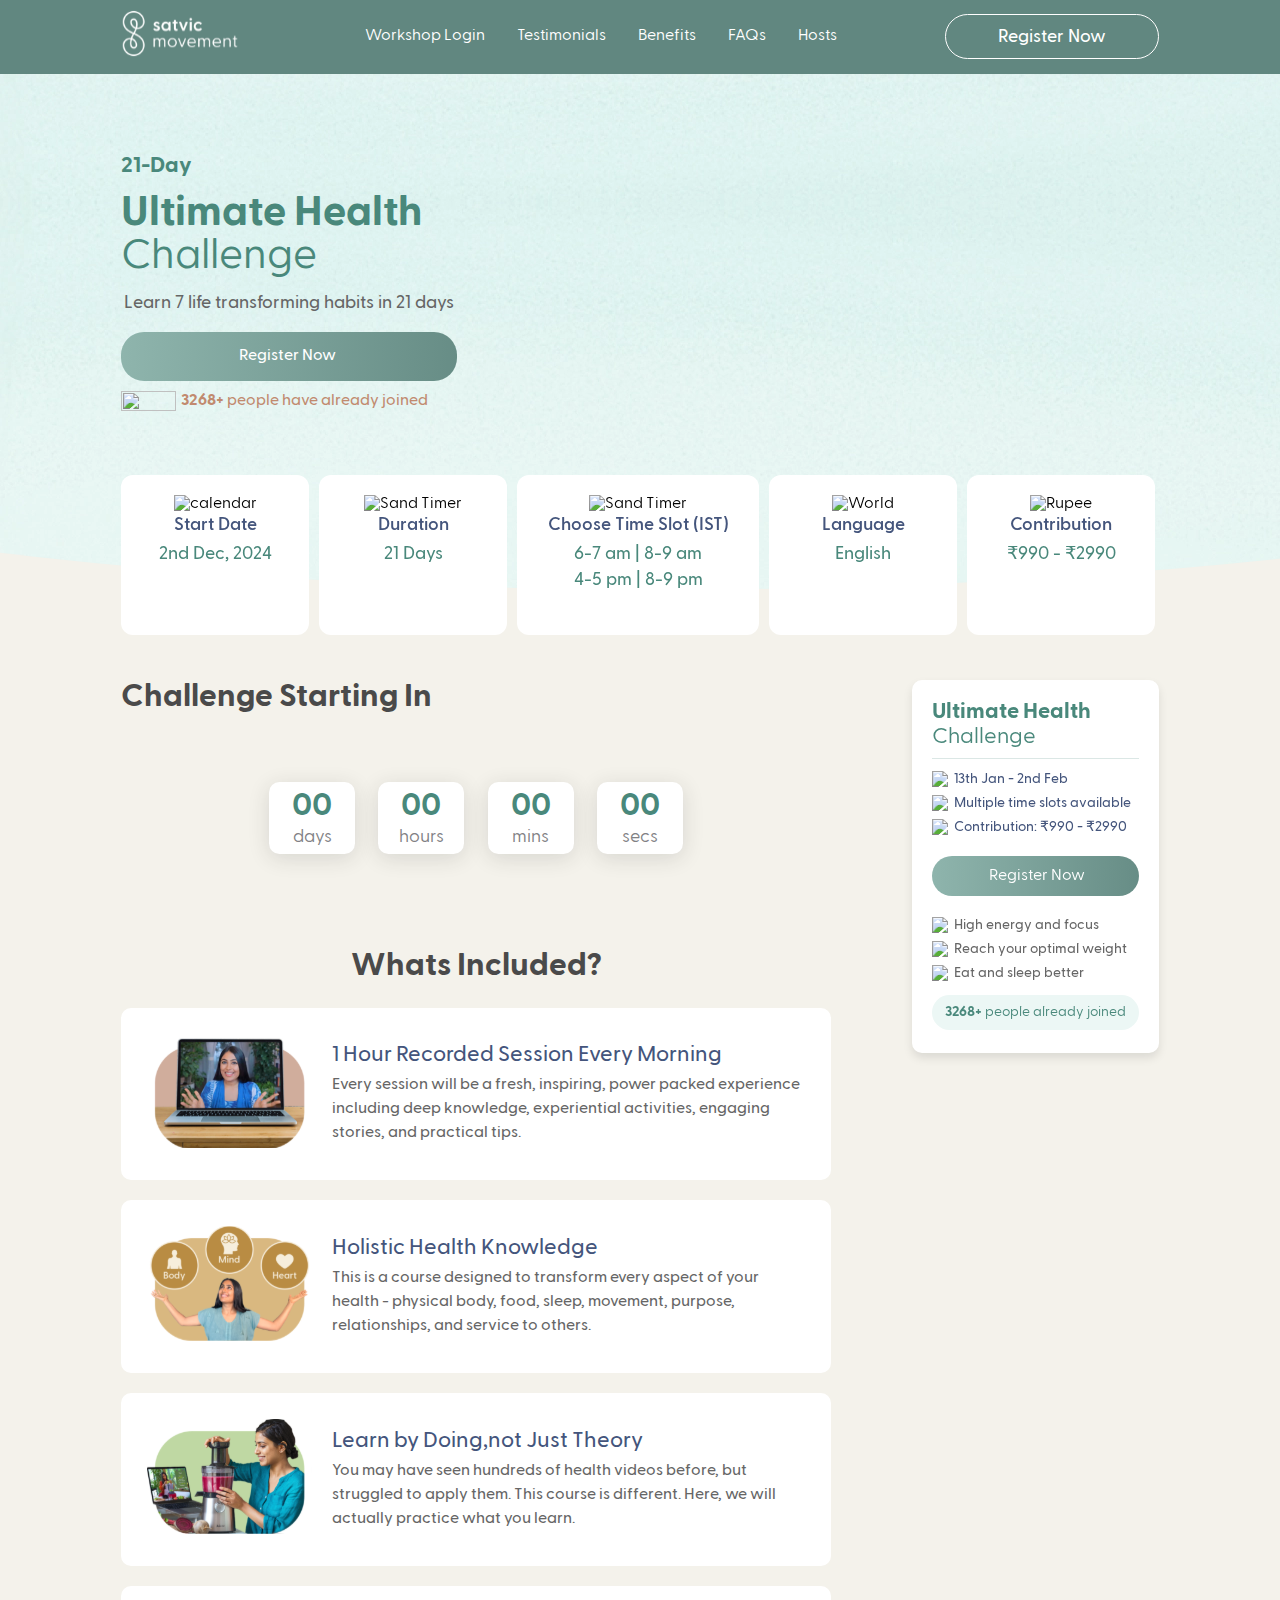
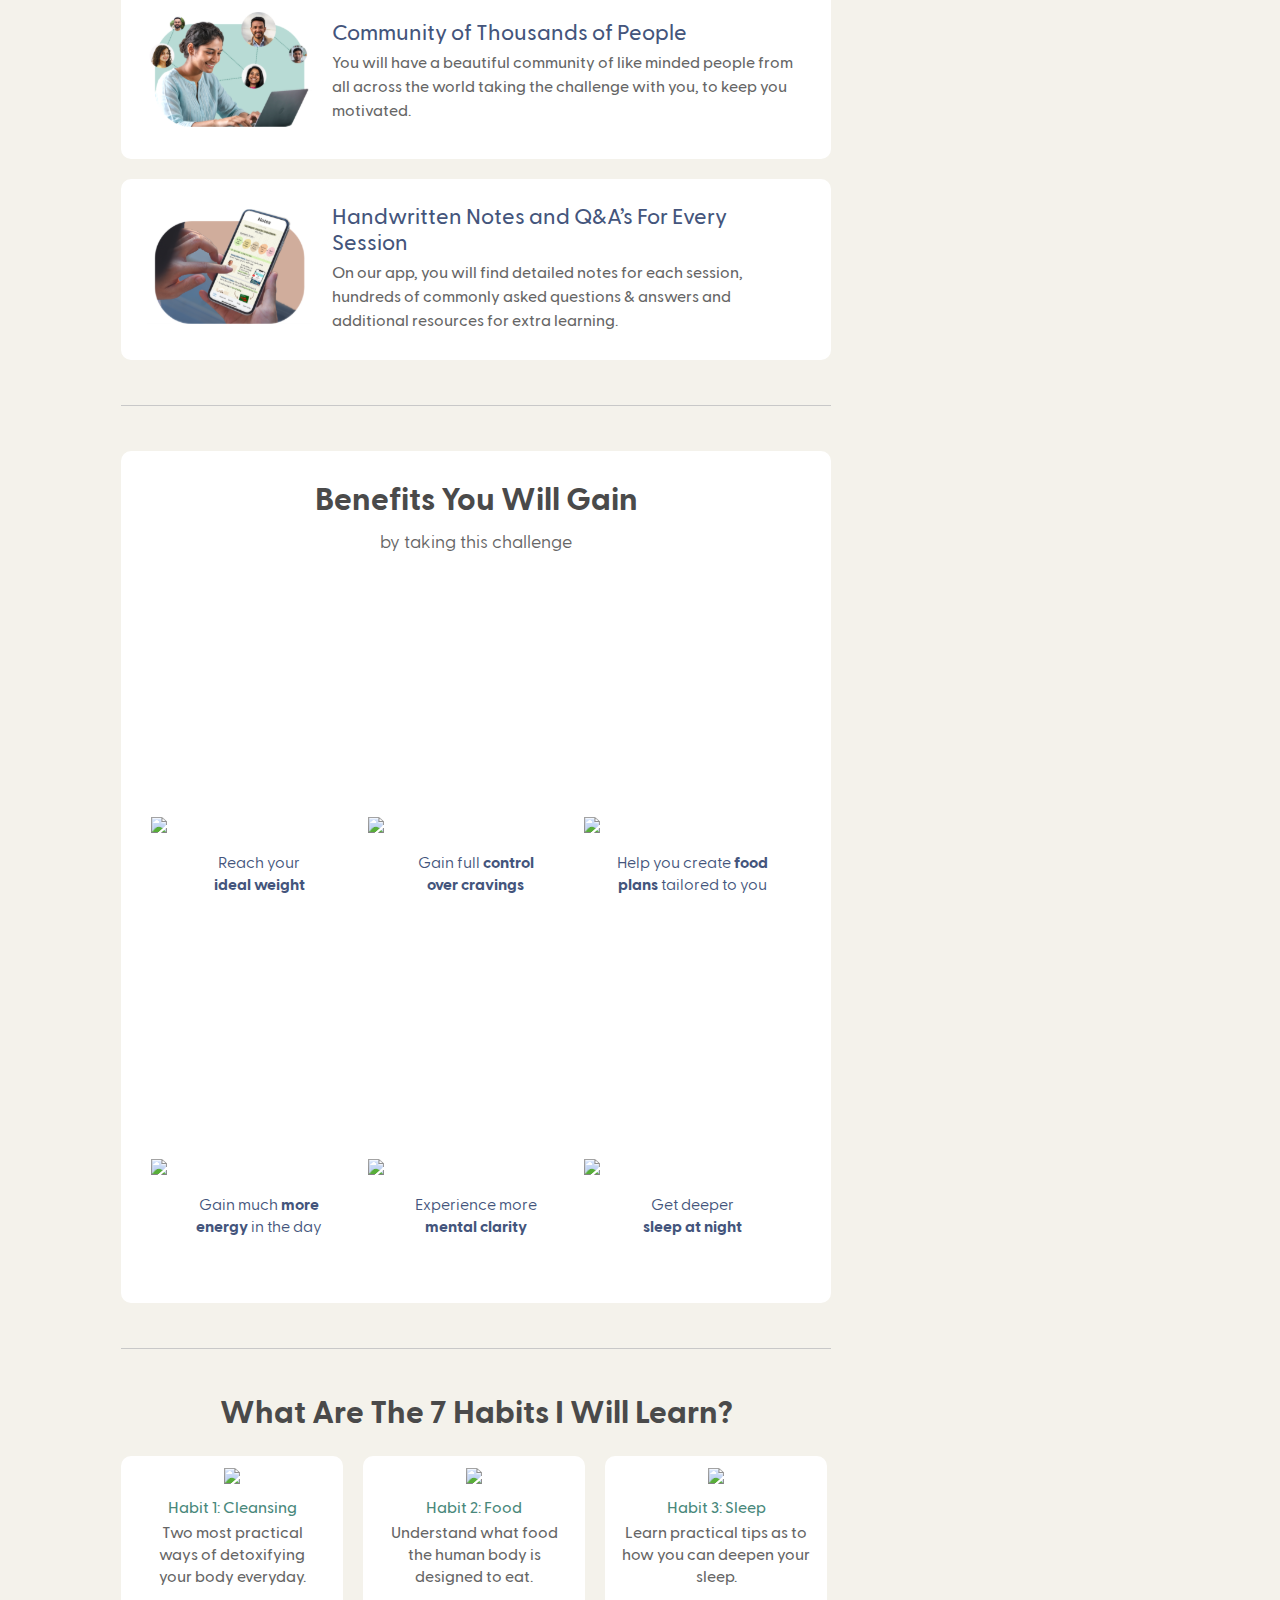
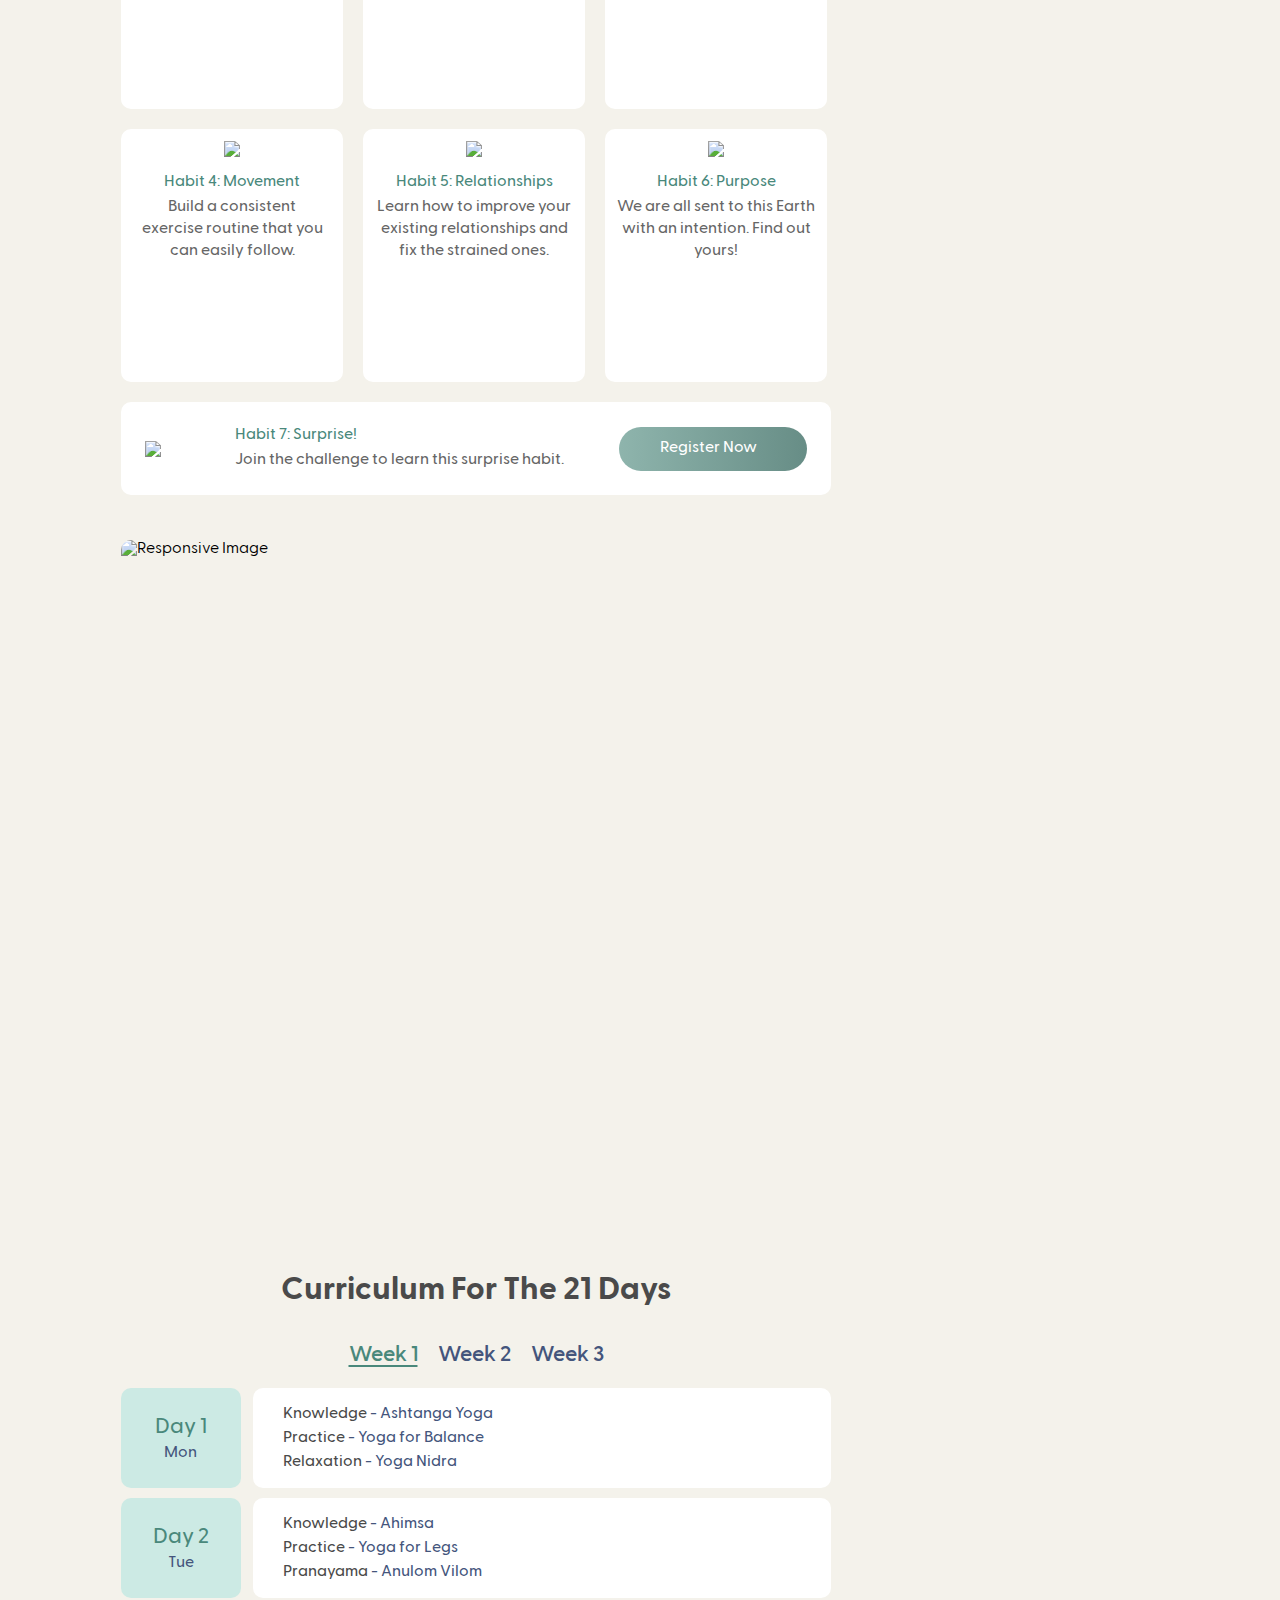
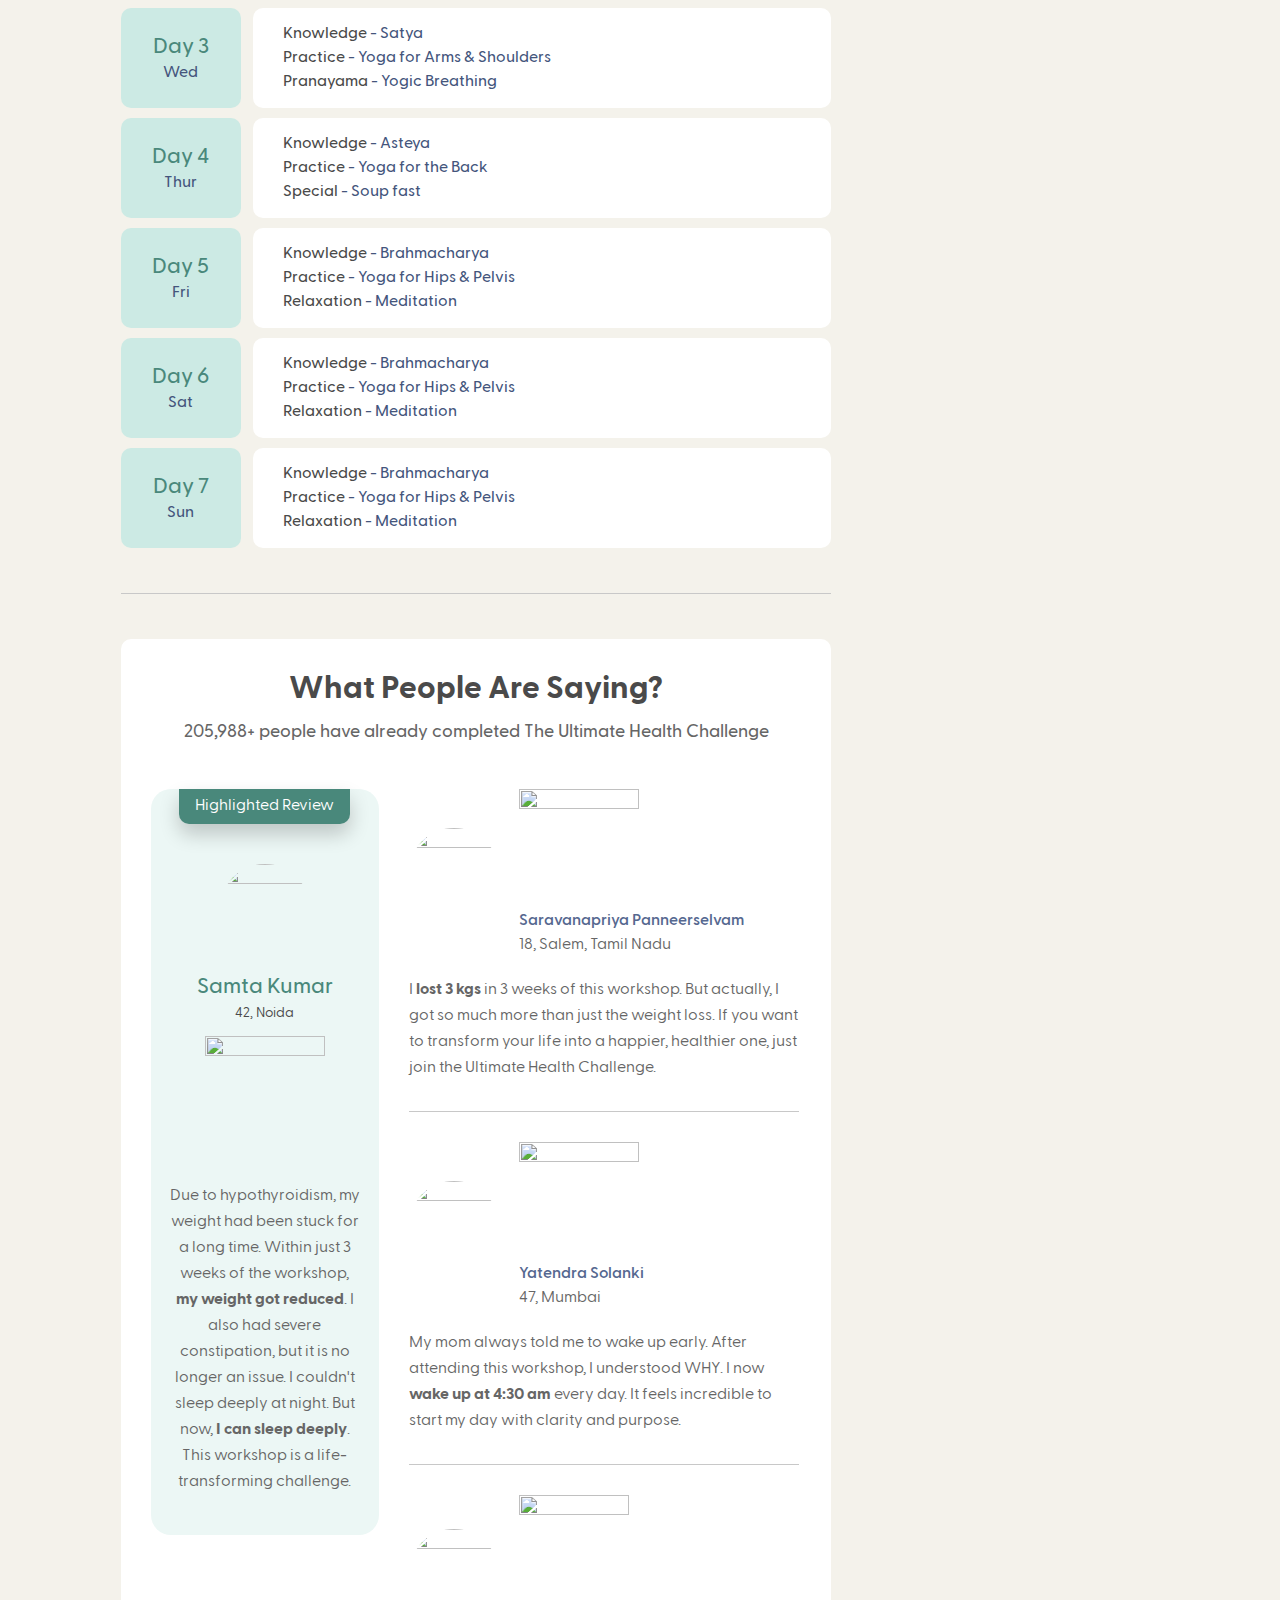
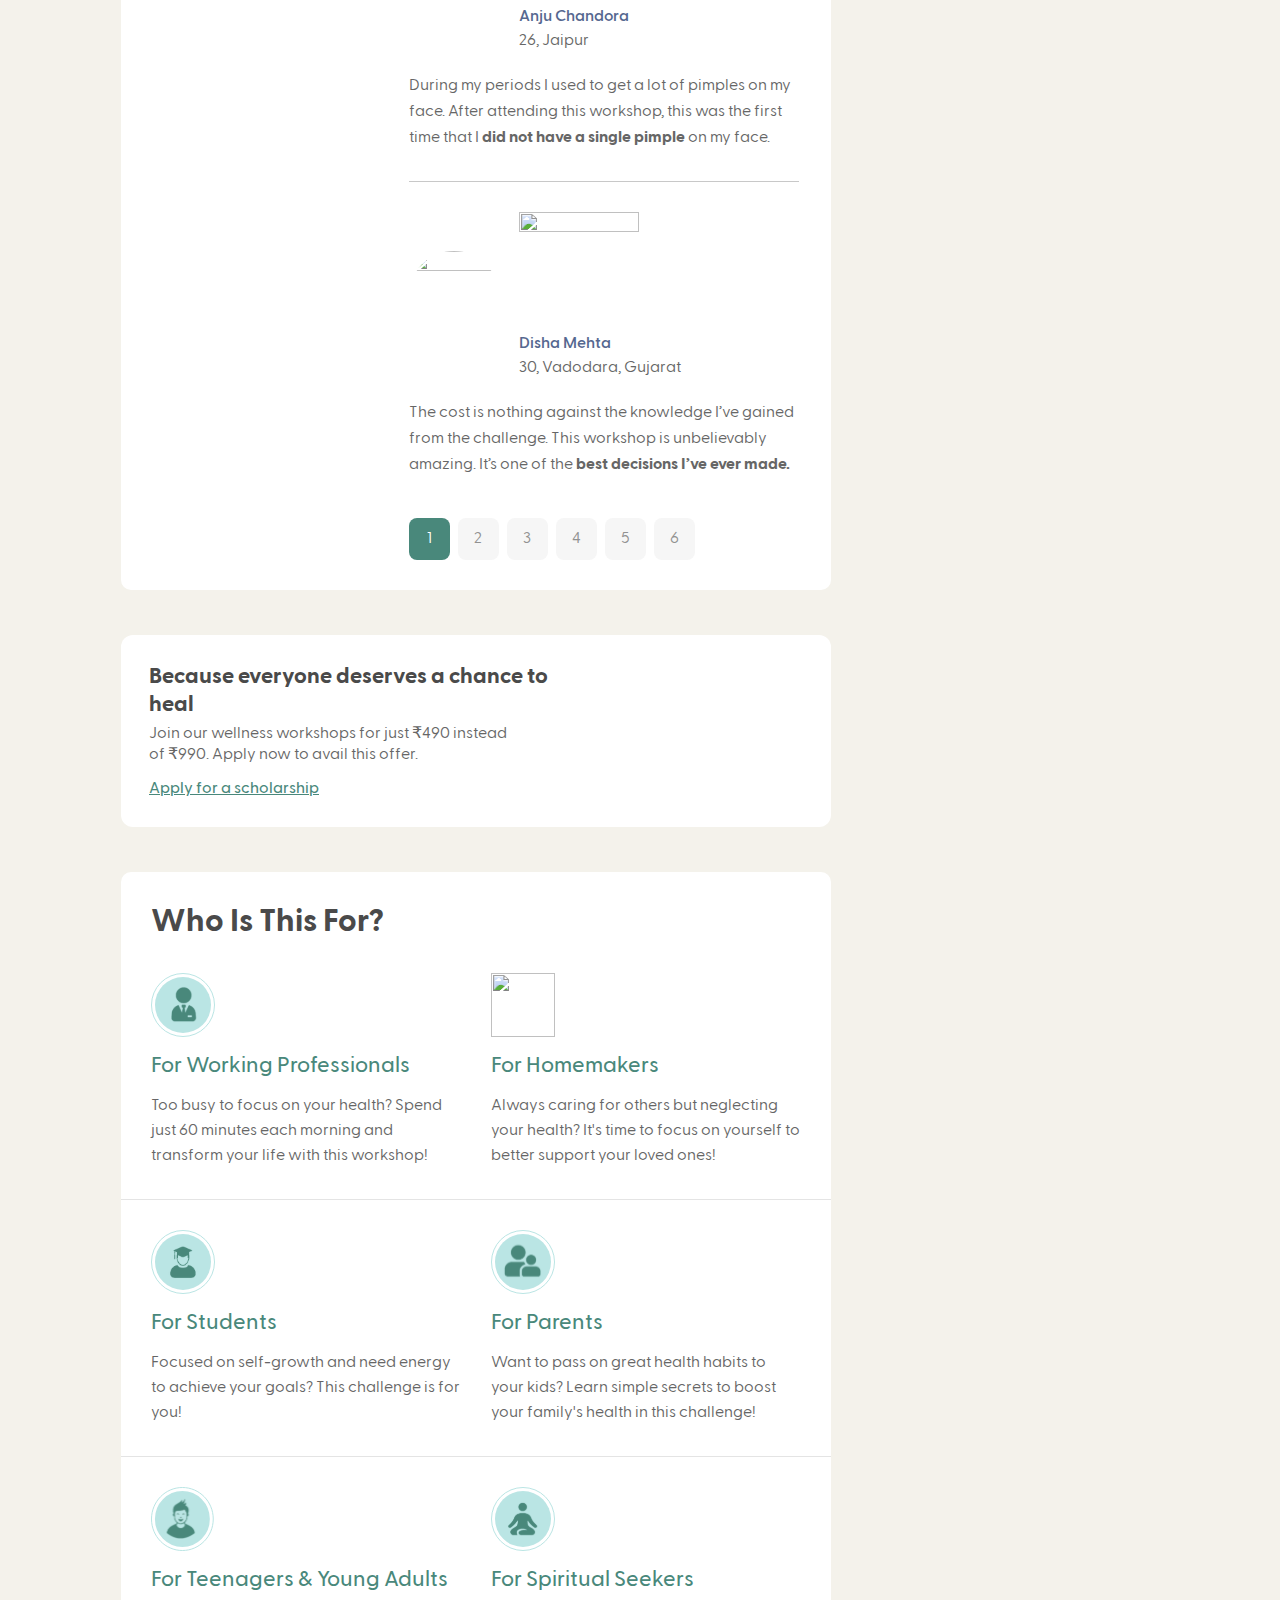
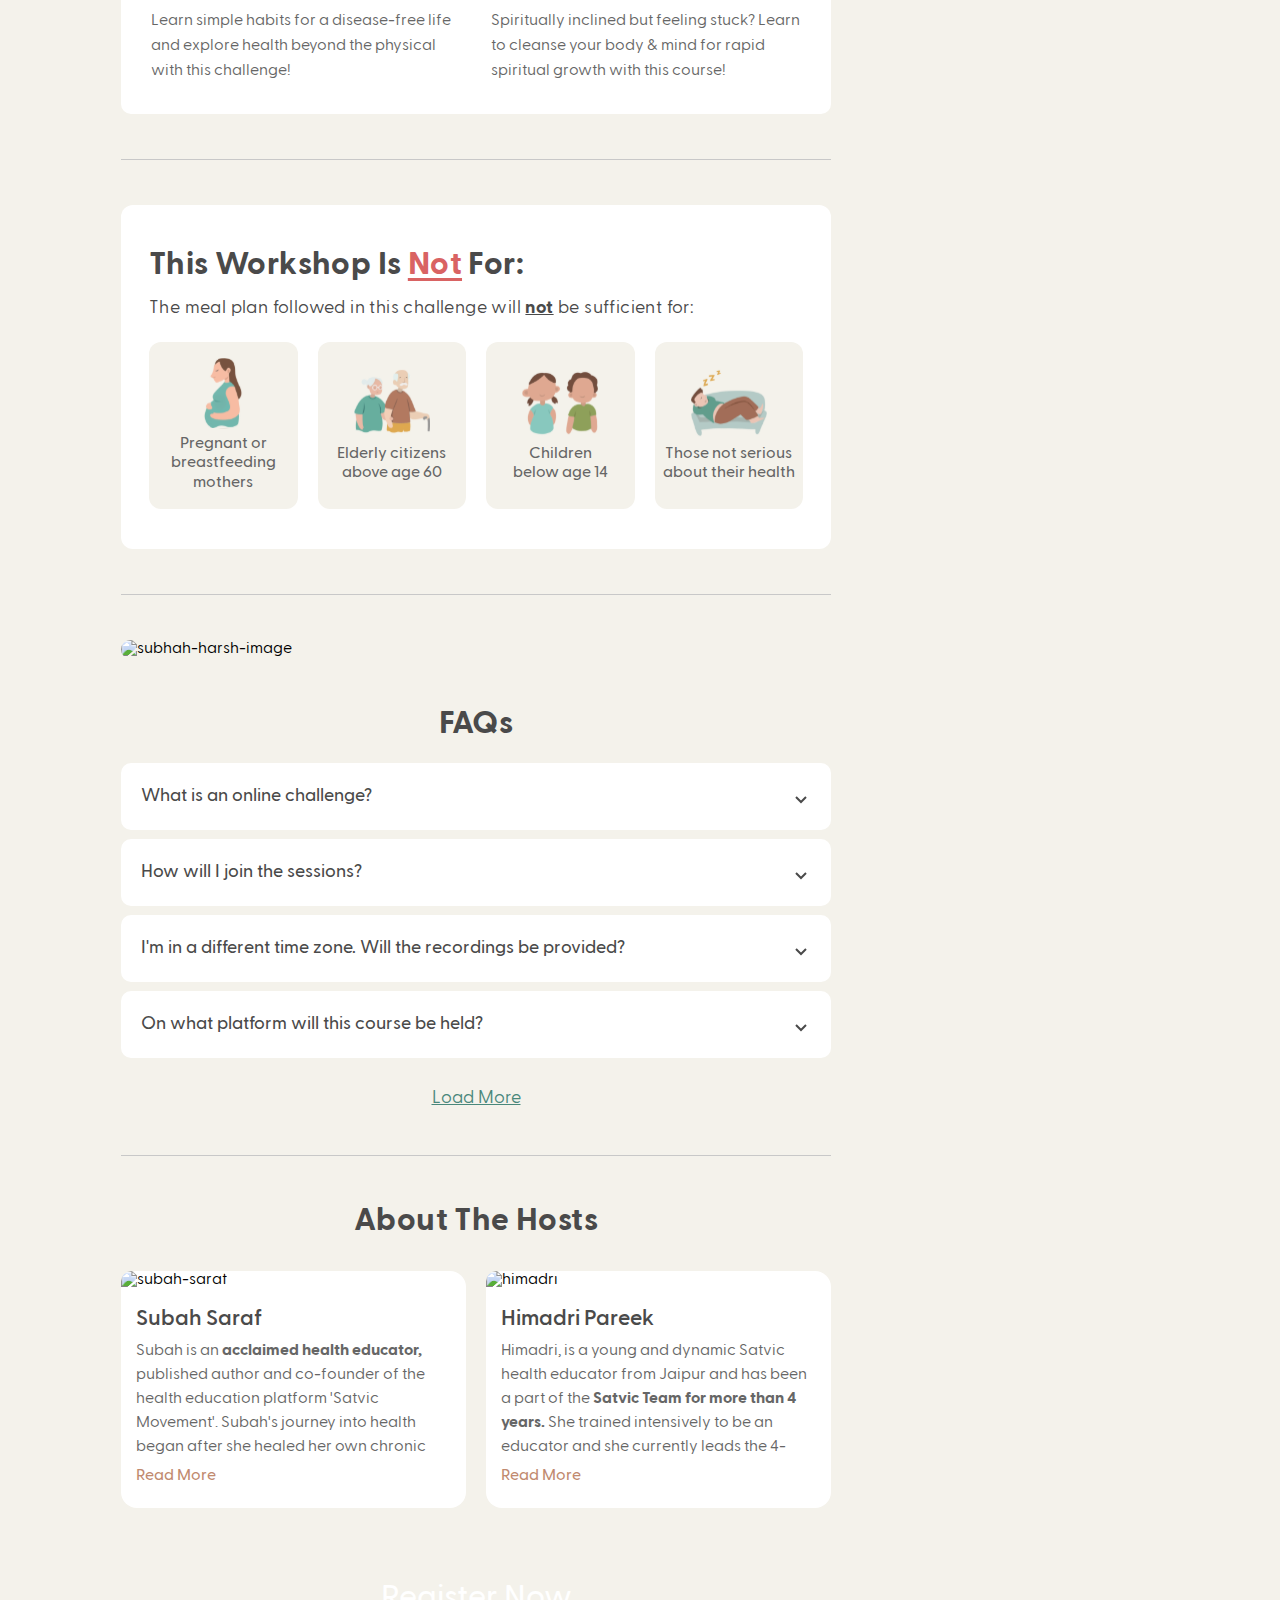
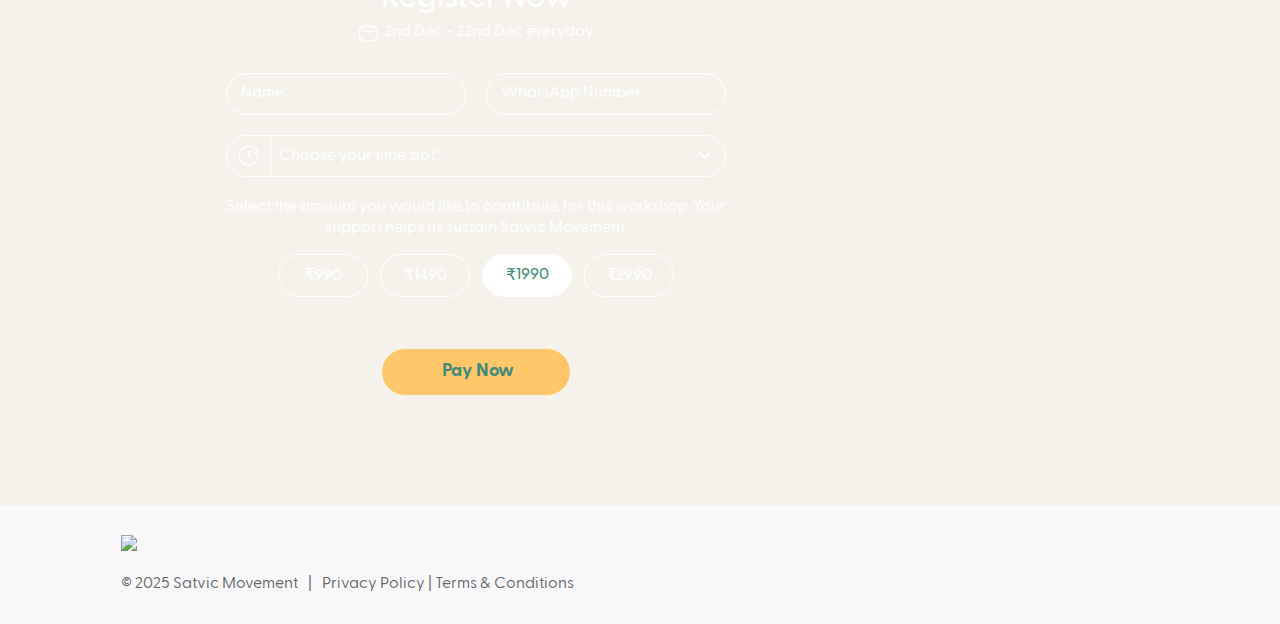
==== index.html @ 701591d3 "added dial code in phone number" ====
<!DOCTYPE html>
<html lang="en">

<head>
  <meta charset="UTF-8" />
  <meta name="viewport" content="width=device-width, initial-scale=1.0" />
  <title>Workshop Detail</title>
  <link href="https://fonts.googleapis.com/css2?family=Greycliff+CF&display=swap" rel="stylesheet" />
  <link href="./fonts/stylesheet.css" rel="stylesheet" />
  <link rel="stylesheet" href="./styles.css" />
  <link rel="stylesheet" href="./styles-xsm.css" />
  <link rel="stylesheet" href="./styles-sm.css" />
  <link rel="stylesheet" href="./styles-md.css" />
  <link rel="stylesheet" href="./styles-lg.css" />
  <link rel="stylesheet" href="../styles-xl.css" />
  <!-- Intl-Tel-Input CSS -->
  <link rel="stylesheet" href="https://cdnjs.cloudflare.com/ajax/libs/intl-tel-input/25.2.1/build/css/intlTelInput.min.css" />
</head>

<body class="bg-F4F2EB">
  <!-- Header -->
  <header>
    <section class="container-class">
      <a target="_blank" class="logo" href="https://satvicmovement.org/">
        <svg xmlns="http://www.w3.org/2000/svg" xmlns:xlink="http://www.w3.org/1999/xlink" width="156" height="52"
          viewBox="0 0 156 52" fill="none">
          <rect width="156" height="51.0545" fill="url(#pattern0_2187_9969)" />
          <defs>
            <pattern id="pattern0_2187_9969" patternContentUnits="objectBoundingBox" width="1" height="1">
              <use xlink:href="#image0_2187_9969" transform="matrix(0.000284981 0 0 0.000870777 0 -0.580634)" />
            </pattern>
            <image id="image0_2187_9969" width="3509" height="2482"
              xlink:href="[data-uri]" />
          </defs>
        </svg>
        <!-- <img
            src="https://satvic-new-website.s3.ap-south-1.amazonaws.com/logo/satvic-logo.svg"
            alt=""
          /> -->
      </a>
      <nav>
        <ul>
          <li>
            <a target="_blank" href="https://dashboard.satvicmovement.org/">Workshop Login</a>
          </li>
          <li><a href="#testimonials">Testimonials</a></li>
          <li><a href="#benefits">Benefits</a></li>
          <li><a href="#faqs">FAQs</a></li>
          <li><a href="#hosts">Hosts</a></li>
        </ul>
      </nav>
      <a class="contact-us" href="#register-now-form">Register Now</a>
    </section>
  </header>

  <!-- mobile top bar -->
  <div class="last-day-register">
    <p class="zoom-text">Last 5 days to Register</p>
  </div>
  <!-- Hero -->
  <section class="hero-section hero-clip-path">
    <main class="hero-content container-class">
      <div class="text-section">
        <div>
          <span>21-Day</span>
          <h4><strong>Ultimate Health</strong><br />Challenge</h4>
          <p>Learn 7 life transforming habits in 21 days</p>
        </div>
        <div class="register-now-div">
          <a class="register-now" href="#register-now-form">
            <span class="register-text">Register Now</span>
            <img width="14" height="0"
              src="https://satvic-new-website.s3.ap-south-1.amazonaws.com/icons/home/arrow.svg" />
          </a>
          <div class="people-joined">
            <img loading="lazy" width="52" height="16" decoding="async" data-nimg="1" style="color: transparent"
              src="https://satvic-new-website.s3.ap-south-1.amazonaws.com/icons/workshop/detail/comunity-stacks.svg" />
            <p>
              <strong class="text-[#9D684D]">3268+</strong> people have
              already joined
            </p>
          </div>
        </div>
        <!-- <div class="hr-hero divider" style="margin: 16px 0px"></div>
        <div class="session-counter-hero">
          <h3>Challenge starting in</h3>
          <div class="session-counter-inner m-0">
            <div class="counter-card-container-hero">
              <div class="counter-card-hero">
                <h6 id="days">02</h6>
                <p>days</p>
              </div>
              <div class="counter-card-hero">
                <h6 id="hours">01</h6>
                <p>hours</p>
              </div>
              <div class="counter-card-hero">
                <h6 id="mins">02</h6>
                <p>mins</p>
              </div>
              <div class="counter-card-hero">
                <h6 id="secs">01</h6>
                <p>secs</p>
              </div>
            </div>
          </div>
        </div> -->

      </div>
      <div class="video-section">
        <iframe id="hero-video" src="https://www.youtube.com/embed/1zqFp1bY4p8?autoplay=1&mute=1&si=RuwYpJZGfBeBSord"
          frameborder="0" allow="autoplay; encrypted-media" allowfullscreen
          style="position: absolute; top: 0; left: 0; width: 100%; height: 100%; object-fit: cover; border-radius: 12px;">
        </iframe>
        <!-- <video id="video"
          poster="https://satvic-new-website.s3.ap-south-1.amazonaws.com/images/workshop/detail/hero-video-thumbnail.webp"
          loop playsinline style="width: 100%; object-fit: cover; z-index: 0; border-radius: 12px;">
          <source
            src="https://satvic-new-website.s3.ap-south-1.amazonaws.com/videos/join-the-ultimate-health-challenge-starting-3rd-march-multiple-time-slots-online-workshop.mp4"
            type="video/mp4" />
          Your browser does not support the video tag.
        </video> -->

        <!-- Single Play/Pause Button -->
        <!-- <button style="
        position: absolute;
        top: 50%;
        left: 50%;
        transform: translate(-50%, -50%);
      " id="toggleButton" class="video-button">
          <svg id="playIcon" xmlns="http://www.w3.org/2000/svg" width="87" height="87" viewBox="0 0 87 87" fill="none">
            <ellipse cx="43.0581" cy="43.0881" rx="43.0581" ry="43.0881" fill="#EC4646" fill-opacity="0.3" />
            <path
              d="M58.6602 45.6852C60.6591 44.5303 60.6591 41.6448 58.6602 40.4899L37.5163 28.274C35.5163 27.1185 33.0156 28.5619 33.0156 30.8717V55.3034C33.0156 57.6132 35.5163 59.0566 37.5163 57.901L58.6602 45.6852Z"
              fill="#EC4646" />
          </svg>
        </button> -->
      </div>
    </main>
  </section>
  <!-- Workshop IconBox -->
  <section class="workshop-details">
    <div class="main-area container-class">
      <div class="workshop-iconbox">
        <!-- Start Date -->
        <div class="ws-iconbox">
          <div class="flip-card">
            <div class="flip-card-inner">
              <div class="flip-card-front">
                <div class="image-box">
                  <picture class="ws-iconbox-picture">
                    <!-- Mobile image -->
                    <source srcset="
                    https://satvic-new-website.s3.ap-south-1.amazonaws.com/icons/workshop/detail/calendar-sm-2.svg"
                      media="(max-width: 1024px)" />
                    <!-- Desktop image -->
                    <img src="https://satvic-new-website.s3.ap-south-1.amazonaws.com/icons/workshop/detail/calendar.svg"
                      alt="calendar" />
                  </picture>
                </div>
                <div class="ws-iconbox-text">
                  <h4>Start Date</h4>
                  <p>2nd Dec, 2024</p>
                </div>
              </div>
              <div class="flip-card-back">
                <p>Mark your calendar! The workshop is starting soon.</p>
              </div>
            </div>
          </div>
        </div>

        <!-- Duration -->
        <div class="ws-iconbox">
          <div class="flip-card">
            <div class="flip-card-inner">
              <div class="flip-card-front">
                <div class="image-box">
                  <picture class="ws-iconbox-picture">
                    <!-- Mobile image -->
                    <source srcset="
                    https://satvic-new-website.s3.ap-south-1.amazonaws.com/icons/workshop/detail/sand-timer-sm.svg
                        " media="(max-width: 1024px)" />
                    <!-- Desktop image -->
                    <img
                      src="https://satvic-new-website.s3.ap-south-1.amazonaws.com/icons/workshop/detail/sand-timer.svg"
                      alt="Sand Timer" />
                  </picture>
                  <!-- <img width="36" height="36" decoding="async" data-nimg="1" class="icon-list"
                    src="https://satvic-new-website.s3.ap-south-1.amazonaws.com/icons/workshop/detail/sand-timer.svg" /> -->
                </div>
                <div class="ws-iconbox-text">
                  <h4>Duration</h4>
                  <p>21 Days</p>
                </div>
              </div>
              <div class="flip-card-back">
                <p>Because it takes 3 weeks to build a habit.</p>
              </div>
            </div>
          </div>
        </div>

        <!-- Time Slot -->
        <div class="ws-iconbox">
          <div class="flip-card">
            <div class="flip-card-inner">
              <div class="flip-card-front">
                <div class="image-box">
                  <picture class="ws-iconbox-picture">
                    <!-- Mobile image -->
                    <source srcset="
                    https://satvic-new-website.s3.ap-south-1.amazonaws.com/icons/workshop/detail/clock-sm-2.svg
                        " media="(max-width: 1024px)" />
                    <!-- Desktop image -->
                    <img src="https://satvic-new-website.s3.ap-south-1.amazonaws.com/icons/workshop/detail/clock.svg"
                      alt="Sand Timer" />
                  </picture>
                  <!-- <img width="36" height="36" decoding="async" data-nimg="1" class="icon-list"
                    src="https://satvic-new-website.s3.ap-south-1.amazonaws.com/icons/workshop/detail/clock.svg" /> -->
                </div>
                <div class="ws-iconbox-text" id="ws-time-slot-container">
                  <!-- <h4>Choose Time Slot (IST)</h4>
                    <p>6-7 am | 8-9 am</p>
                    <p>4-5 pm | 8-9 pm</p> -->
                </div>
              </div>
              <div class="flip-card-back">
                <p>
                  Recording for each session will be available for 24 hours.
                </p>
              </div>
            </div>
          </div>
        </div>

        <!-- Language -->
        <div class="ws-iconbox">
          <div class="flip-card">
            <div class="flip-card-inner">
              <div class="flip-card-front">
                <div class="image-box">
                  <picture class="ws-iconbox-picture">
                    <!-- Mobile image -->
                    <source srcset="
                    https://satvic-new-website.s3.ap-south-1.amazonaws.com/icons/workshop/detail/world-sm.svg
                        " media="(max-width: 1024px)" />
                    <!-- Desktop image -->
                    <img src="https://satvic-new-website.s3.ap-south-1.amazonaws.com/icons/workshop/detail/world.svg"
                      alt="World" />
                  </picture>
                  <!-- <img width="36" height="36" decoding="async" data-nimg="1" class="icon-list"
                    src="https://satvic-new-website.s3.ap-south-1.amazonaws.com/icons/workshop/detail/world.svg" /> -->
                </div>
                <div class="ws-iconbox-text">
                  <h4>Language</h4>
                  <p>English</p>
                </div>
              </div>
              <div class="flip-card-back">
                <p>
                  Language so simple that even a 5th-grader can understand.
                </p>
              </div>
            </div>
          </div>
        </div>

        <!-- Contribution -->
        <div class="ws-iconbox">
          <div class="flip-card">
            <div class="flip-card-inner">
              <div class="flip-card-front">
                <div class="image-box">
                  <picture class="ws-iconbox-picture">
                    <!-- Mobile image -->
                    <source srcset="
                    https://satvic-new-website.s3.ap-south-1.amazonaws.com/icons/workshop/detail/rupee-sm-2.svg
                        " media="(max-width: 1024px)" />
                    <!-- Desktop image -->
                    <img src="https://satvic-new-website.s3.ap-south-1.amazonaws.com/icons/workshop/detail/rupee.svg"
                      alt="Rupee" />
                  </picture>
                  <!-- <img width="36" height="36" decoding="async" data-nimg="1" class="icon-list"
                    src="https://satvic-new-website.s3.ap-south-1.amazonaws.com/icons/workshop/detail/rupee.svg" /> -->
                </div>
                <div class="ws-iconbox-text">
                  <h4>Contribution</h4>
                  <p><span class="inr">₹</span>990 - <span class="inr">₹</span>2990</p>
                </div>
              </div>
              <div class="flip-card-back">
                <p>
                  Select the amount you would like to contribute for this
                  workshop.
                </p>
              </div>
            </div>
          </div>
        </div>
      </div>
    </div>
  </section>

  <!-- Workshop Details section with side bar -->
  <section class="scroll-section">
    <div class="container-class main-content">
      <div class="first-col content">
        <!-- Challenge starting in -->
        <div class="session-counter-home">
          <h3>Challenge Starting In</h3>
          <div class="session-counter m-0">
            <h4>Challenge Starting In</h4>
            <div class="counter-card-container">
              <div class="counter-card">
                <h6 id="home-days">02</h6>
                <p>days</p>
              </div>
              <div class="counter-card">
                <h6 id="home-hours">01</h6>
                <p>hours</p>
              </div>
              <div class="counter-card">
                <h6 id="home-mins">02</h6>
                <p>mins</p>
              </div>
              <div class="counter-card">
                <h6 id="home-secs">01</h6>
                <p>secs</p>
              </div>
            </div>
          </div>
        </div>
        <!-- Pre Requisites -->
        <!-- <div class="pre-requisite-div">
          <div>
            <h4>Prerequisites to join this workshop</h4>
            <ol type="1">
              <li>
                You must complete the 21-Day Yoga Sadhana Beginner program
              </li>
              <li>You should be practicing asanas at least 4 times a week</li>
              <li>You should be practicing asanas at least 4 times a week</li>
            </ol>
          </div>
        </div> -->
        <!-- <div class="divider mt-responsive"></div> -->
        <!-- what's included -->
        <div class="include-div mt-responsive">
          <div>
            <h2 class="whats-include-heading">Whats Included?</h2>
          </div>
          <!-- features list -->
          <div class="workshop-include-main">
            <div class="workshop-include-section">
              <div class="d-flex gap-20 align-items-center">
                <div class="workshop-include-section-image-parent">
                  <svg width="246" height="171" viewBox="0 0 246 171" fill="none" xmlns="http://www.w3.org/2000/svg" xmlns:xlink="http://www.w3.org/1999/xlink">
                    <rect width="246" height="171.266" fill="url(#pattern0_15399_33108)"/>
                    <defs>
                    <pattern id="pattern0_15399_33108" patternContentUnits="objectBoundingBox" width="1" height="1">
                    <use xlink:href="#image0_15399_33108" transform="scale(0.00180832 0.0025974)"/>
                    </pattern>
                    <image id="image0_15399_33108" width="553" height="385" preserveAspectRatio="none" xlink:href="[data-uri]"/>
                    </defs>
                    </svg>                    
                  <!-- <img
                    src="https://satvic-new-website.s3.ap-south-1.amazonaws.com/images/workshop/detail/1-hour-recorded-session-every-morning.svg" /> -->
                </div>
                <div>
                  <h5>1 Hour Recorded Session Every Morning</h5>
                  <p>
                    Every session will be a fresh, inspiring, power packed
                    experience including deep knowledge, experiential
                    activities, engaging stories, and practical tips.
                  </p>
                </div>
              </div>
            </div>
            <div class="workshop-include-section">
              <div class="d-flex gap-20 align-items-center">
                <div class="workshop-include-section-image-parent">
                  <svg width="246" height="171" viewBox="0 0 246 171" fill="none" xmlns="http://www.w3.org/2000/svg" xmlns:xlink="http://www.w3.org/1999/xlink">
                    <rect width="246" height="171.266" fill="url(#pattern0_15399_33101)"/>
                    <defs>
                    <pattern id="pattern0_15399_33101" patternContentUnits="objectBoundingBox" width="1" height="1">
                    <use xlink:href="#image0_15399_33101" transform="scale(0.00180832 0.0025974)"/>
                    </pattern>
                    <image id="image0_15399_33101" width="553" height="385" preserveAspectRatio="none" xlink:href="[data-uri]"/>
                    </defs>
                    </svg>
                    
                  <!-- <img
                    src="https://satvic-new-website.s3.ap-south-1.amazonaws.com/images/workshop/detail/holistic-health-knowledge.svg" /> -->
                </div>
                <div>
                  <h5>Holistic Health<br class="workshop-included-br" /> Knowledge</h5>
                  <p>
                    This is a course designed to transform every aspect of
                    your health - physical body, food, sleep, movement,
                    purpose, relationships, and service to others.
                  </p>
                </div>
              </div>
            </div>
            <div class="workshop-include-section">
              <div class="d-flex gap-20 align-items-center">
                <div class="workshop-include-section-image-parent">
                  <!-- <img
                    src="https://satvic-new-website.s3.ap-south-1.amazonaws.com/images/workshop/detail/learn-by-doing-not-just-theory.svg" /> -->
                    <svg width="246" height="171" viewBox="0 0 246 171" fill="none" xmlns="http://www.w3.org/2000/svg" xmlns:xlink="http://www.w3.org/1999/xlink">
                      <rect width="246" height="171.266" fill="url(#pattern0_15399_33095)"/>
                      <defs>
                      <pattern id="pattern0_15399_33095" patternContentUnits="objectBoundingBox" width="1" height="1">
                      <use xlink:href="#image0_15399_33095" transform="scale(0.00180832 0.0025974)"/>
                      </pattern>
                      <image id="image0_15399_33095" width="553" height="385" preserveAspectRatio="none" xlink:href="[data-uri]"/>
                      </defs>
                      </svg>
                      
                </div>
                <div>
                  <h5>Learn by Doing,<br class="workshop-included-br" />not Just Theory</h5>
                  <p>
                    You may have seen hundreds of health videos before, but
                    struggled to apply them. This course is different. Here,
                    we will actually practice what you learn.
                  </p>
                </div>
              </div>
            </div>
            <div class="workshop-include-section">
              <div class="d-flex gap-20 align-items-center">
                <div class="workshop-include-section-image-parent">
                  <!-- <img
                    src="https://satvic-new-website.s3.ap-south-1.amazonaws.com/images/workshop/detail/community-of-thousands-of-people.svg" /> -->
                    <svg width="246" height="172" viewBox="0 0 246 172" fill="none" xmlns="http://www.w3.org/2000/svg" xmlns:xlink="http://www.w3.org/1999/xlink">
                      <rect width="246" height="171.266" fill="url(#pattern0_15399_33089)"/>
                      <defs>
                      <pattern id="pattern0_15399_33089" patternContentUnits="objectBoundingBox" width="1" height="1">
                      <use xlink:href="#image0_15399_33089" transform="scale(0.00180832 0.0025974)"/>
                      </pattern>
                      <image id="image0_15399_33089" width="553" height="385" preserveAspectRatio="none" xlink:href="[data-uri]"/>
                      </defs>
                      </svg>
                      
                </div>
                <div>
                  <h5>Community of Thousands<br class="workshop-included-br" /> of People</h5>
                  <p>
                    You will have a beautiful community of like minded people
                    from all across the world taking the challenge with you,
                    to keep you motivated.
                  </p>
                </div>
              </div>
            </div>
            <div class="workshop-include-section">
              <div class="d-flex gap-20 align-items-center">
                <div class="workshop-include-section-image-parent">
                  <svg width="246" height="172" viewBox="0 0 246 172" fill="none" xmlns="http://www.w3.org/2000/svg" xmlns:xlink="http://www.w3.org/1999/xlink">
                    <rect width="246" height="171.266" fill="url(#pattern0_15399_33082)"/>
                    <defs>
                    <pattern id="pattern0_15399_33082" patternContentUnits="objectBoundingBox" width="1" height="1">
                    <use xlink:href="#image0_15399_33082" transform="scale(0.00180832 0.0025974)"/>
                    </pattern>
                    <image id="image0_15399_33082" width="553" height="385" preserveAspectRatio="none" xlink:href="[data-uri]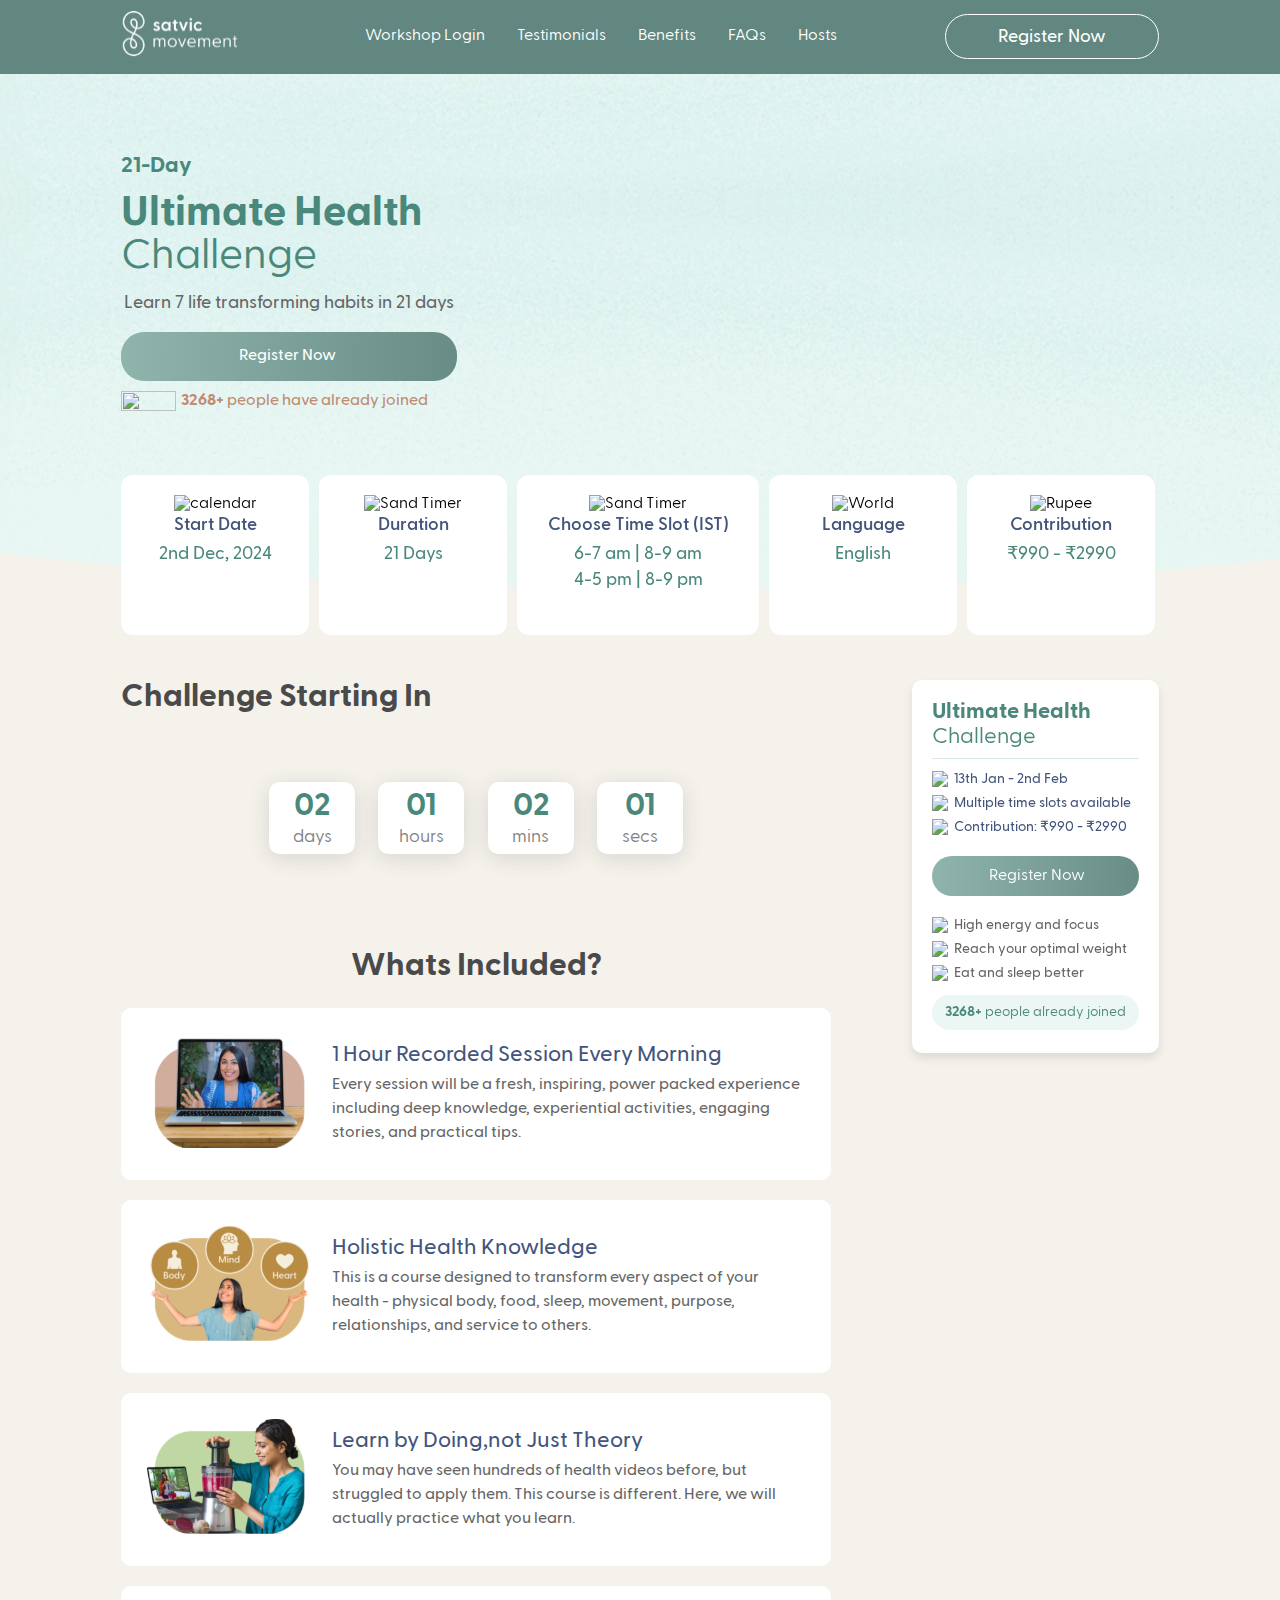
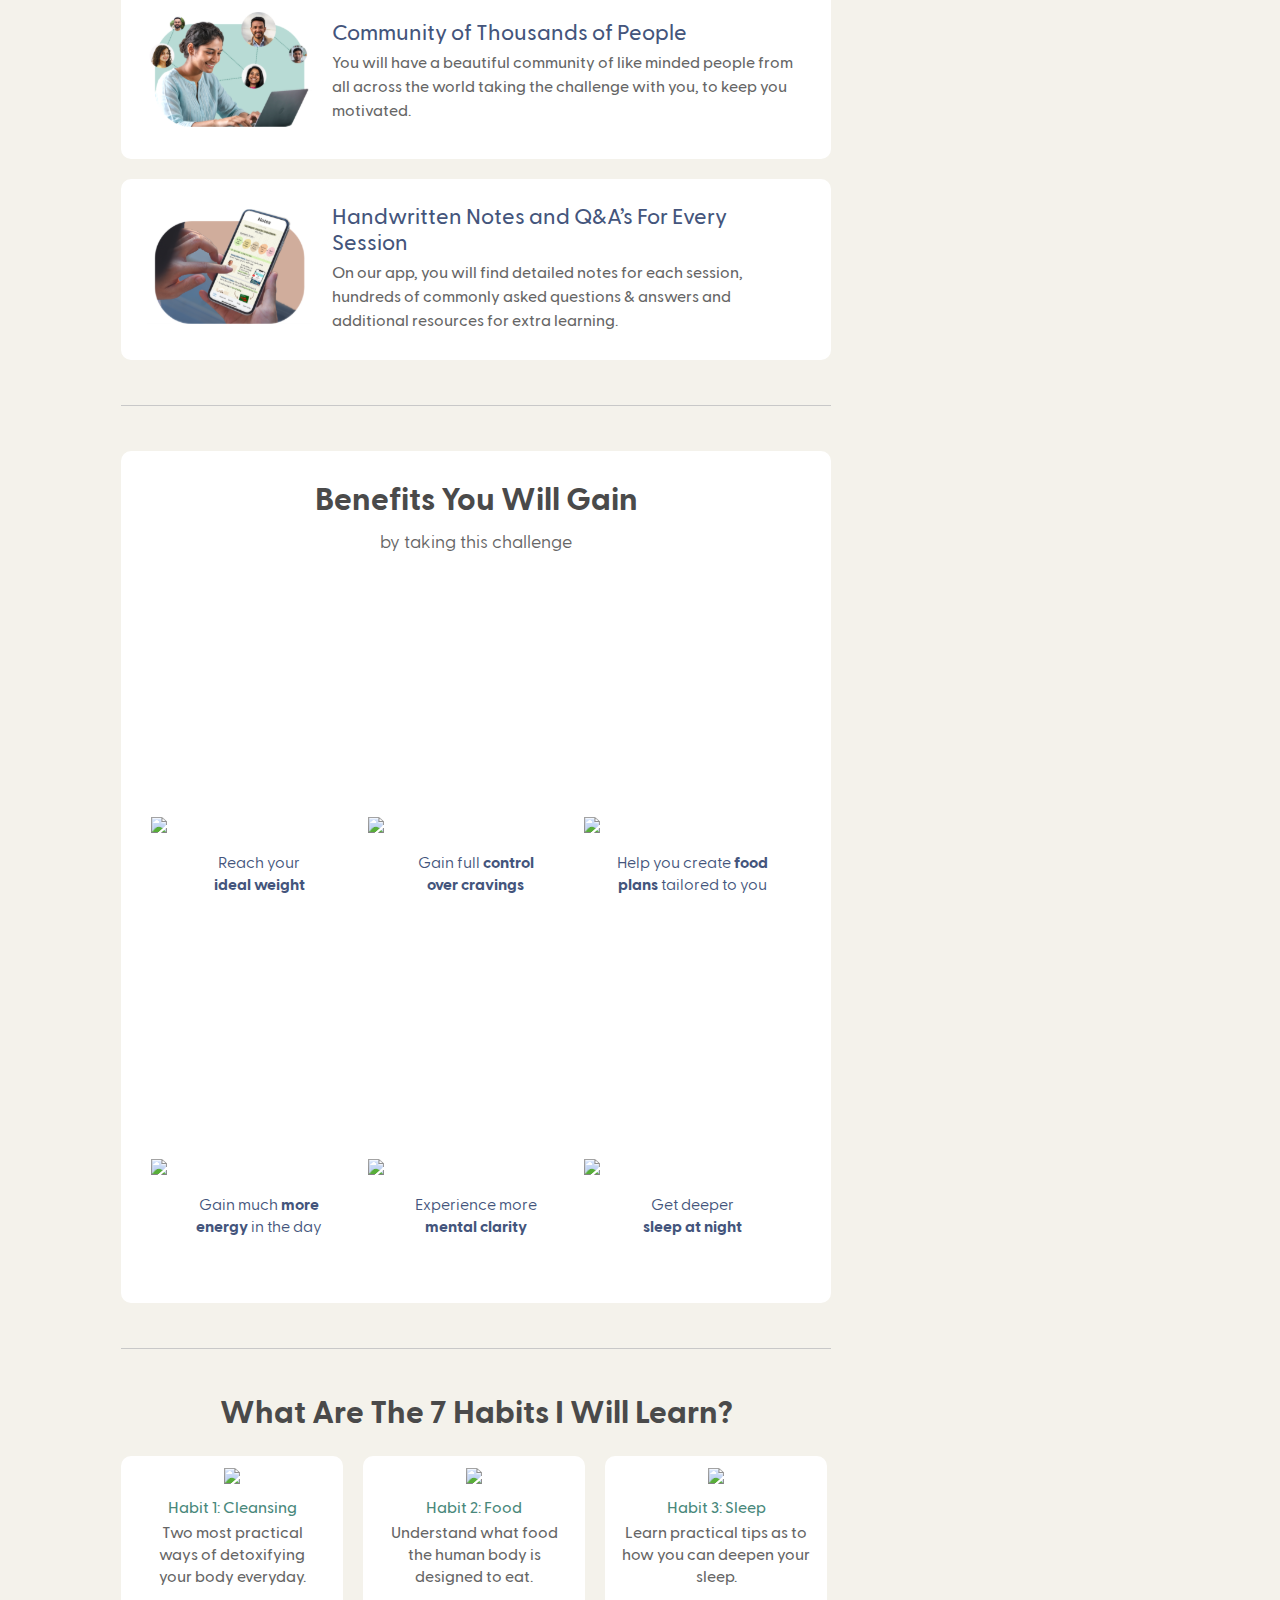
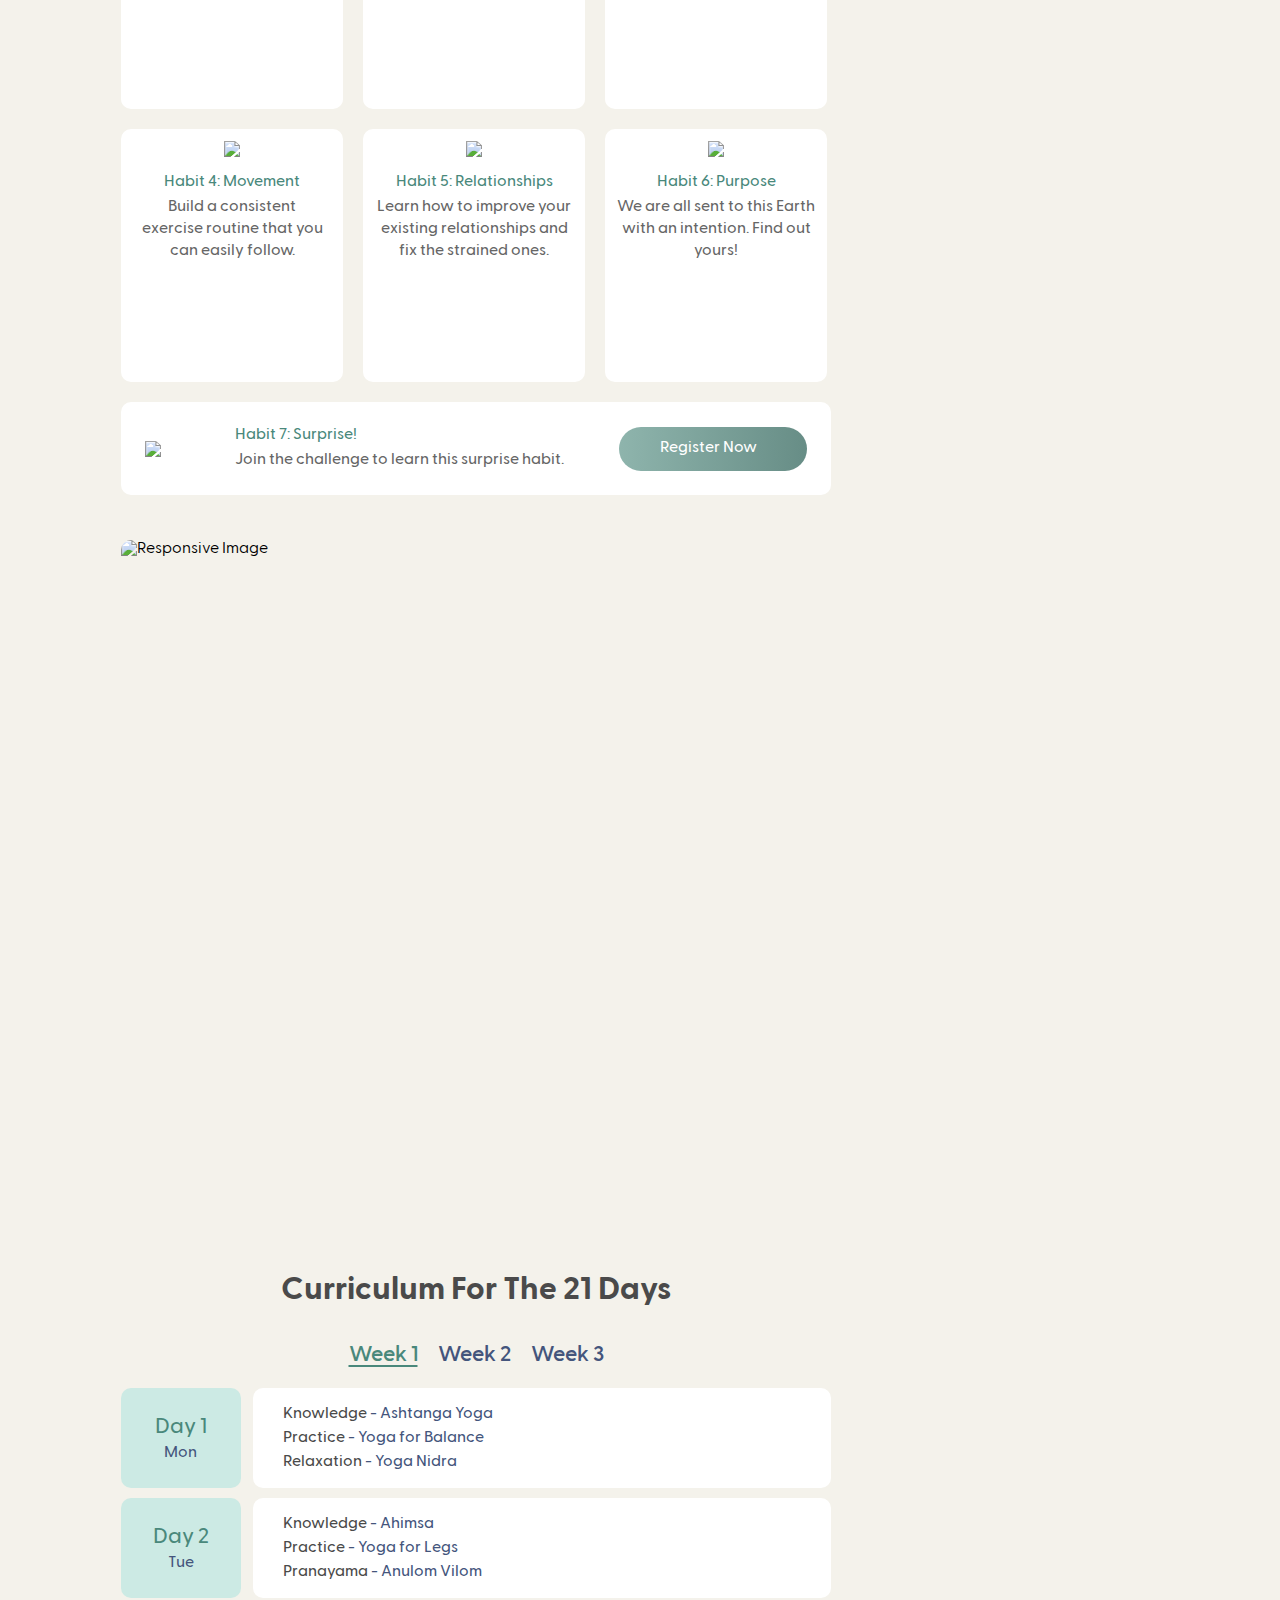
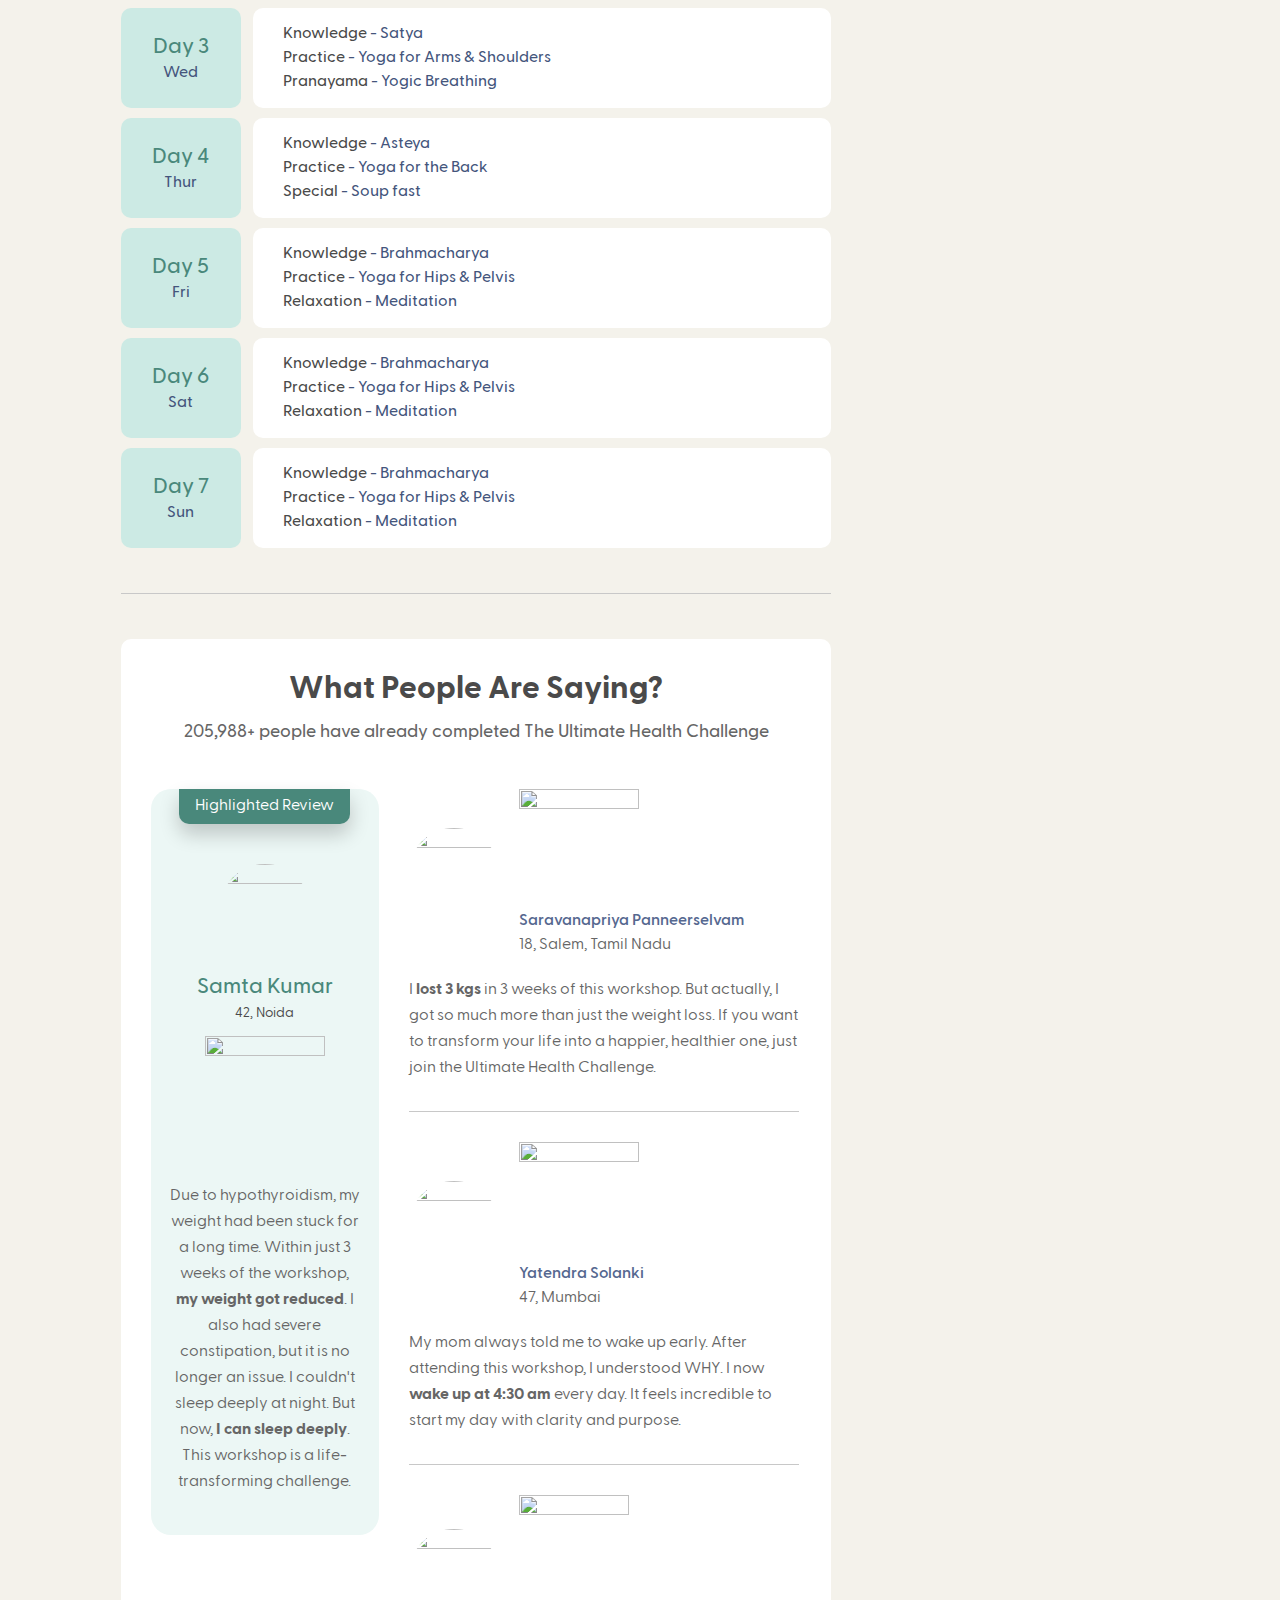
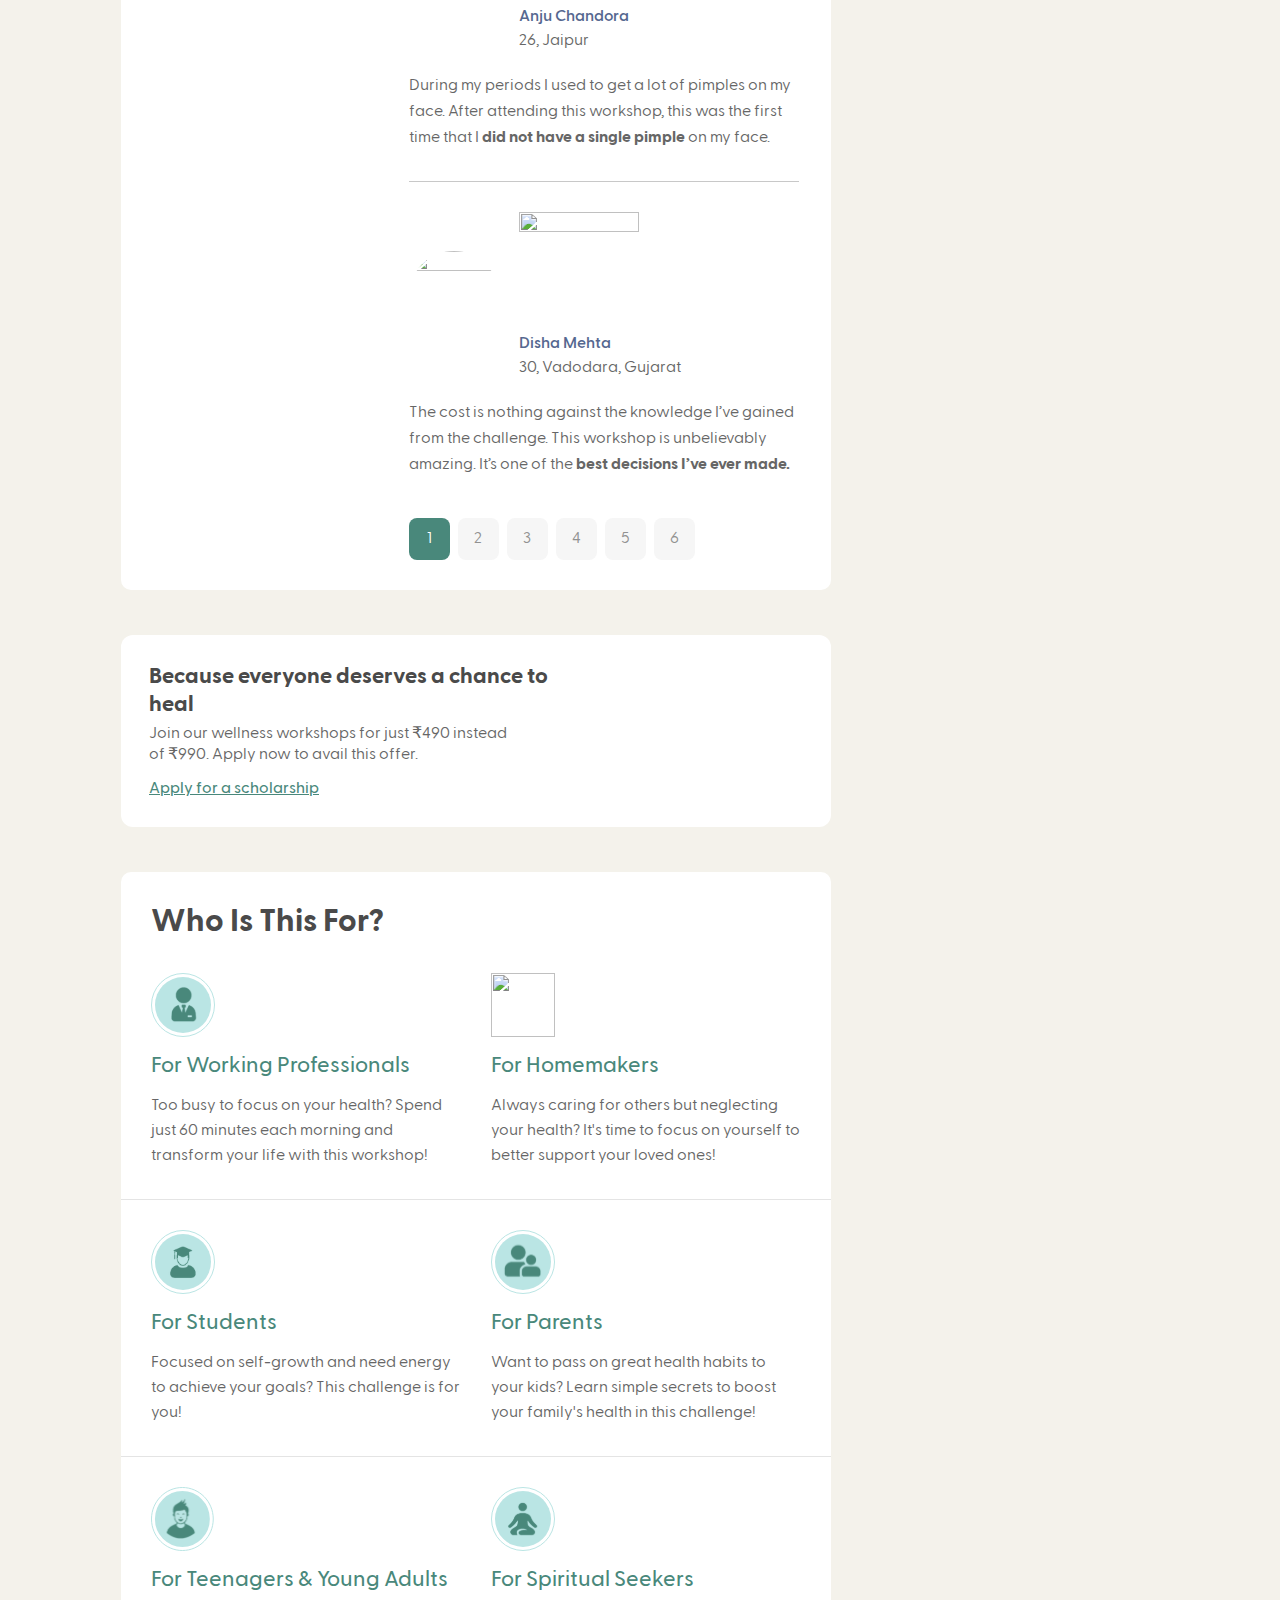
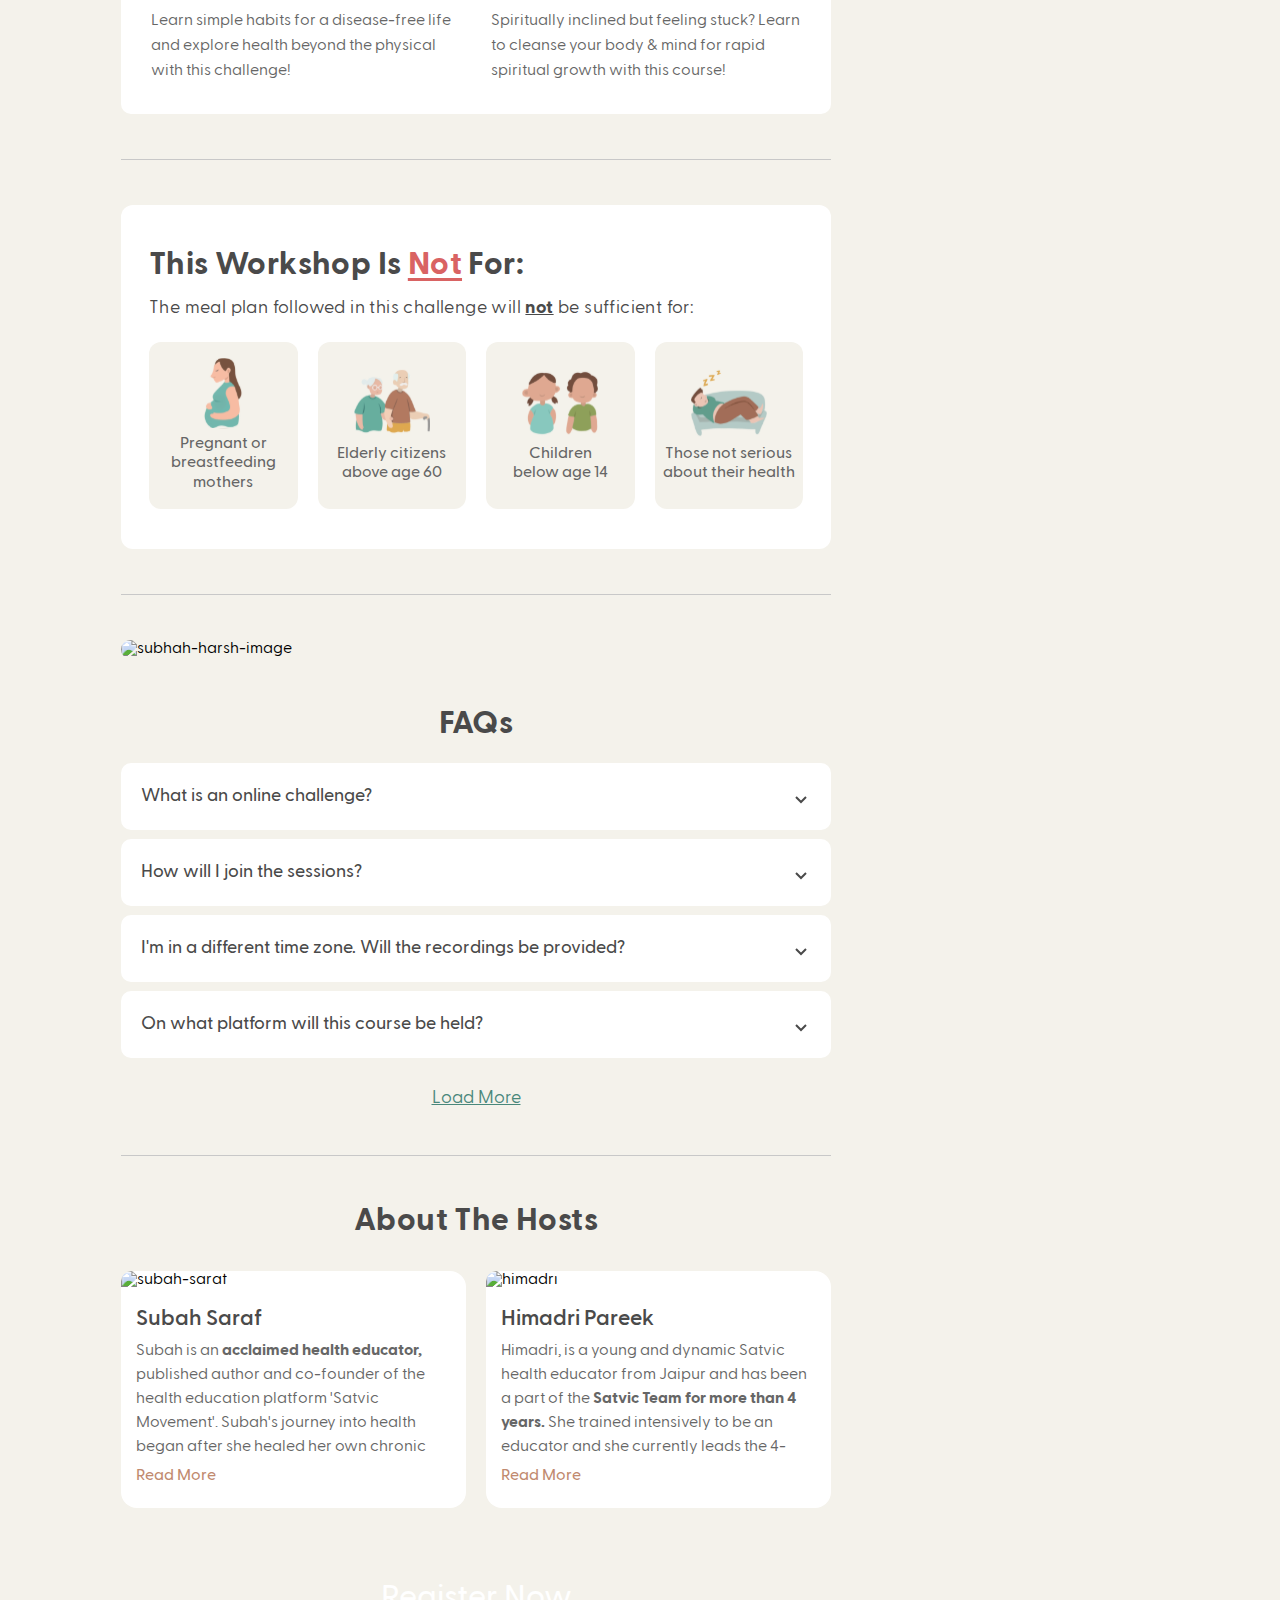
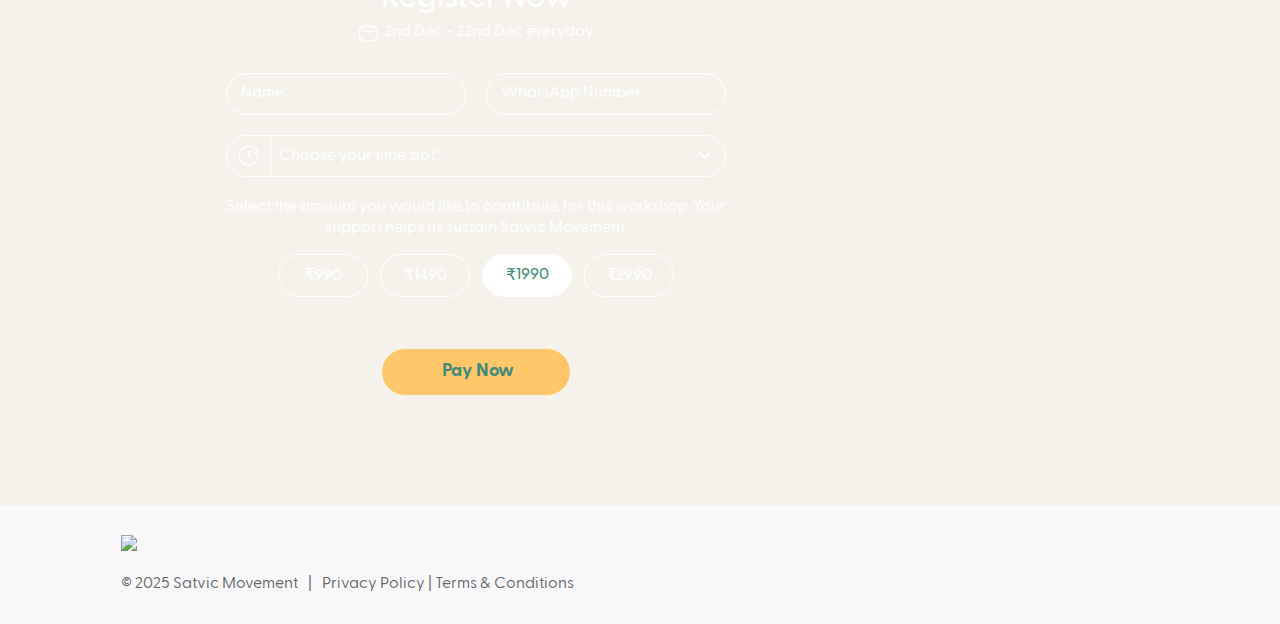
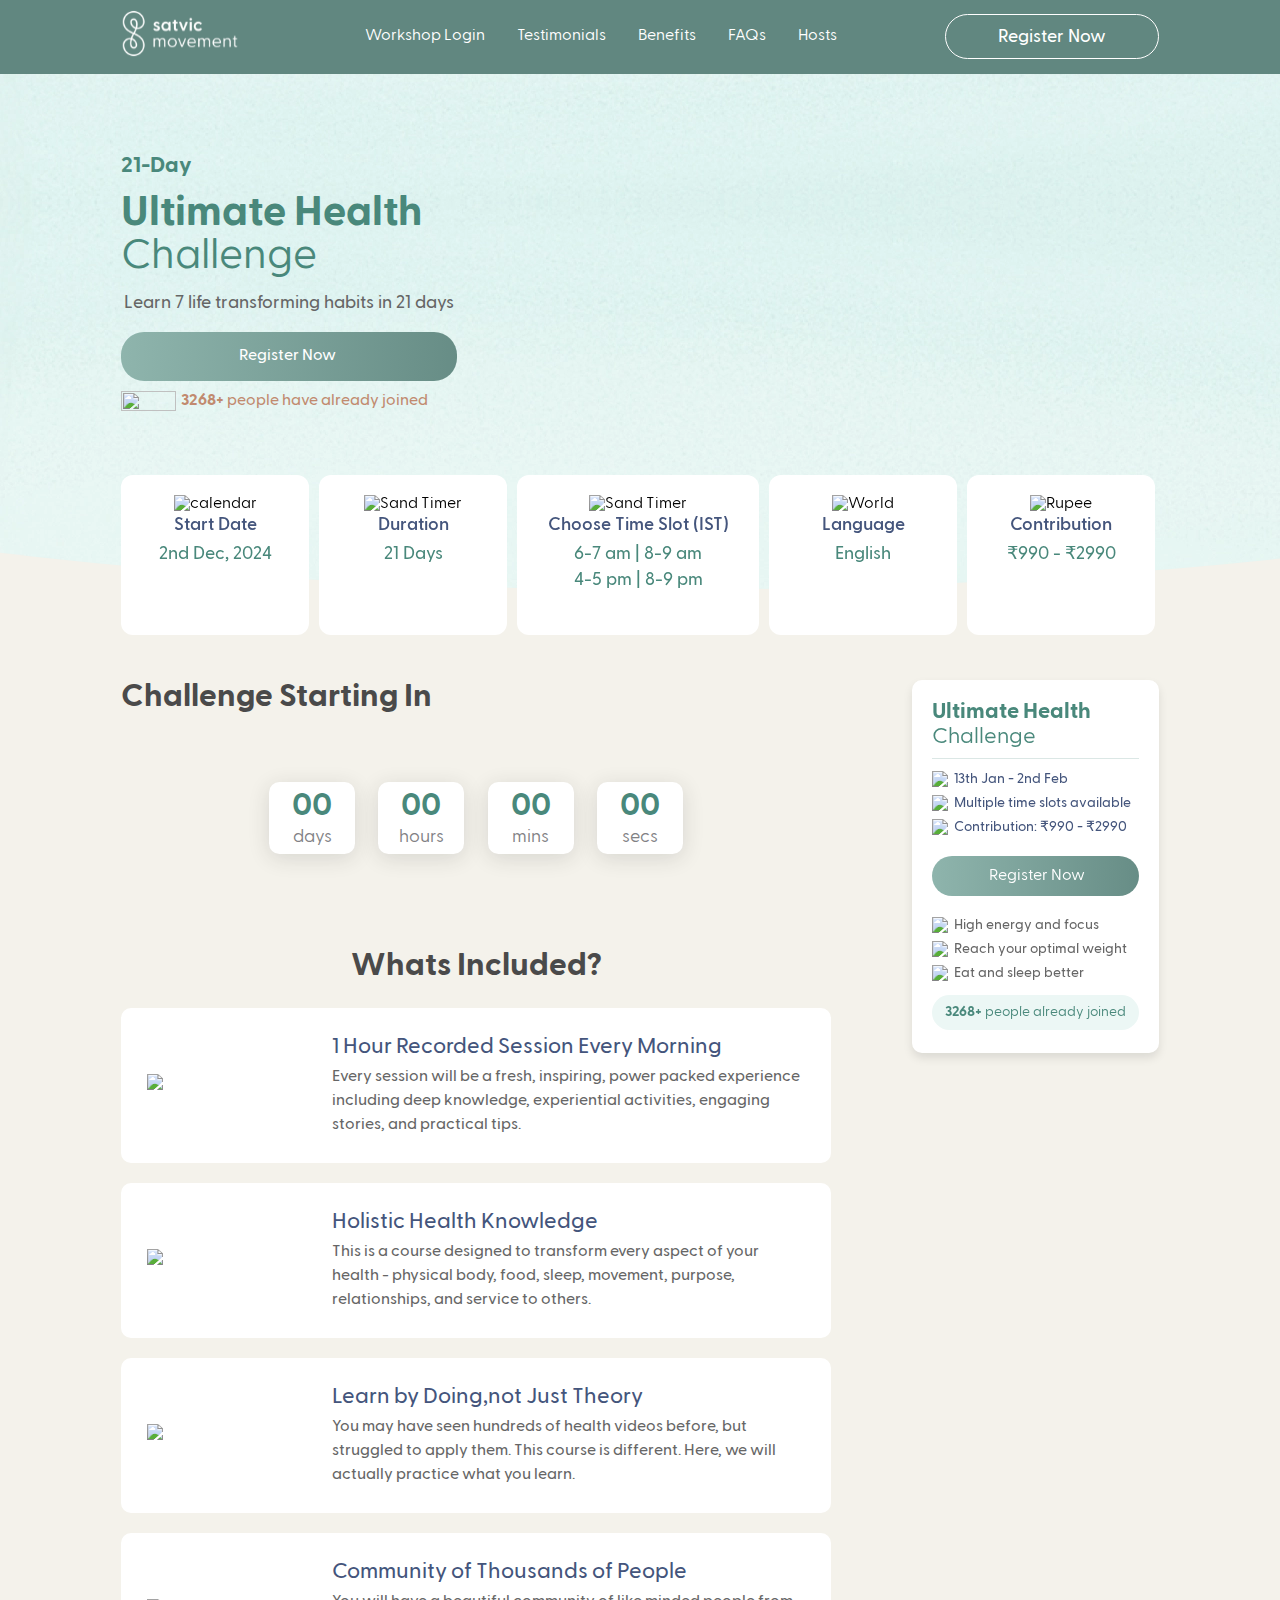
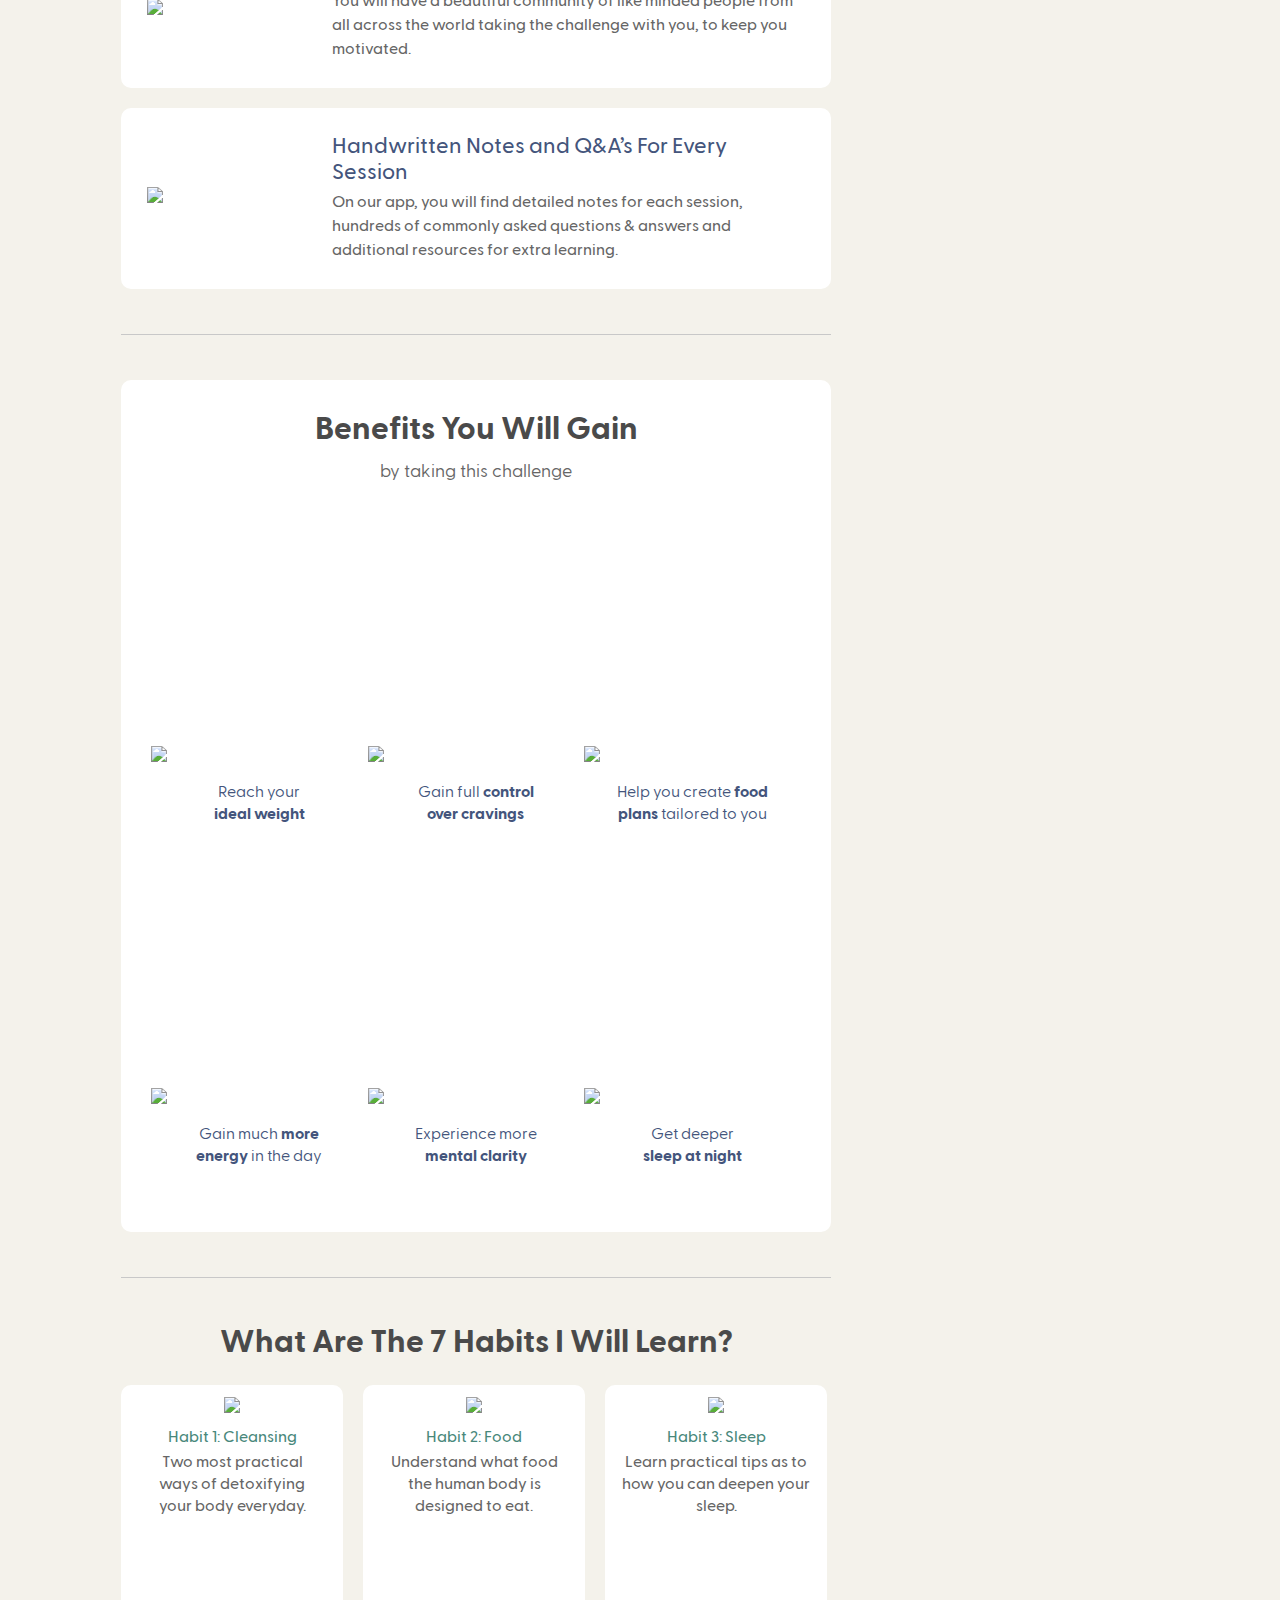
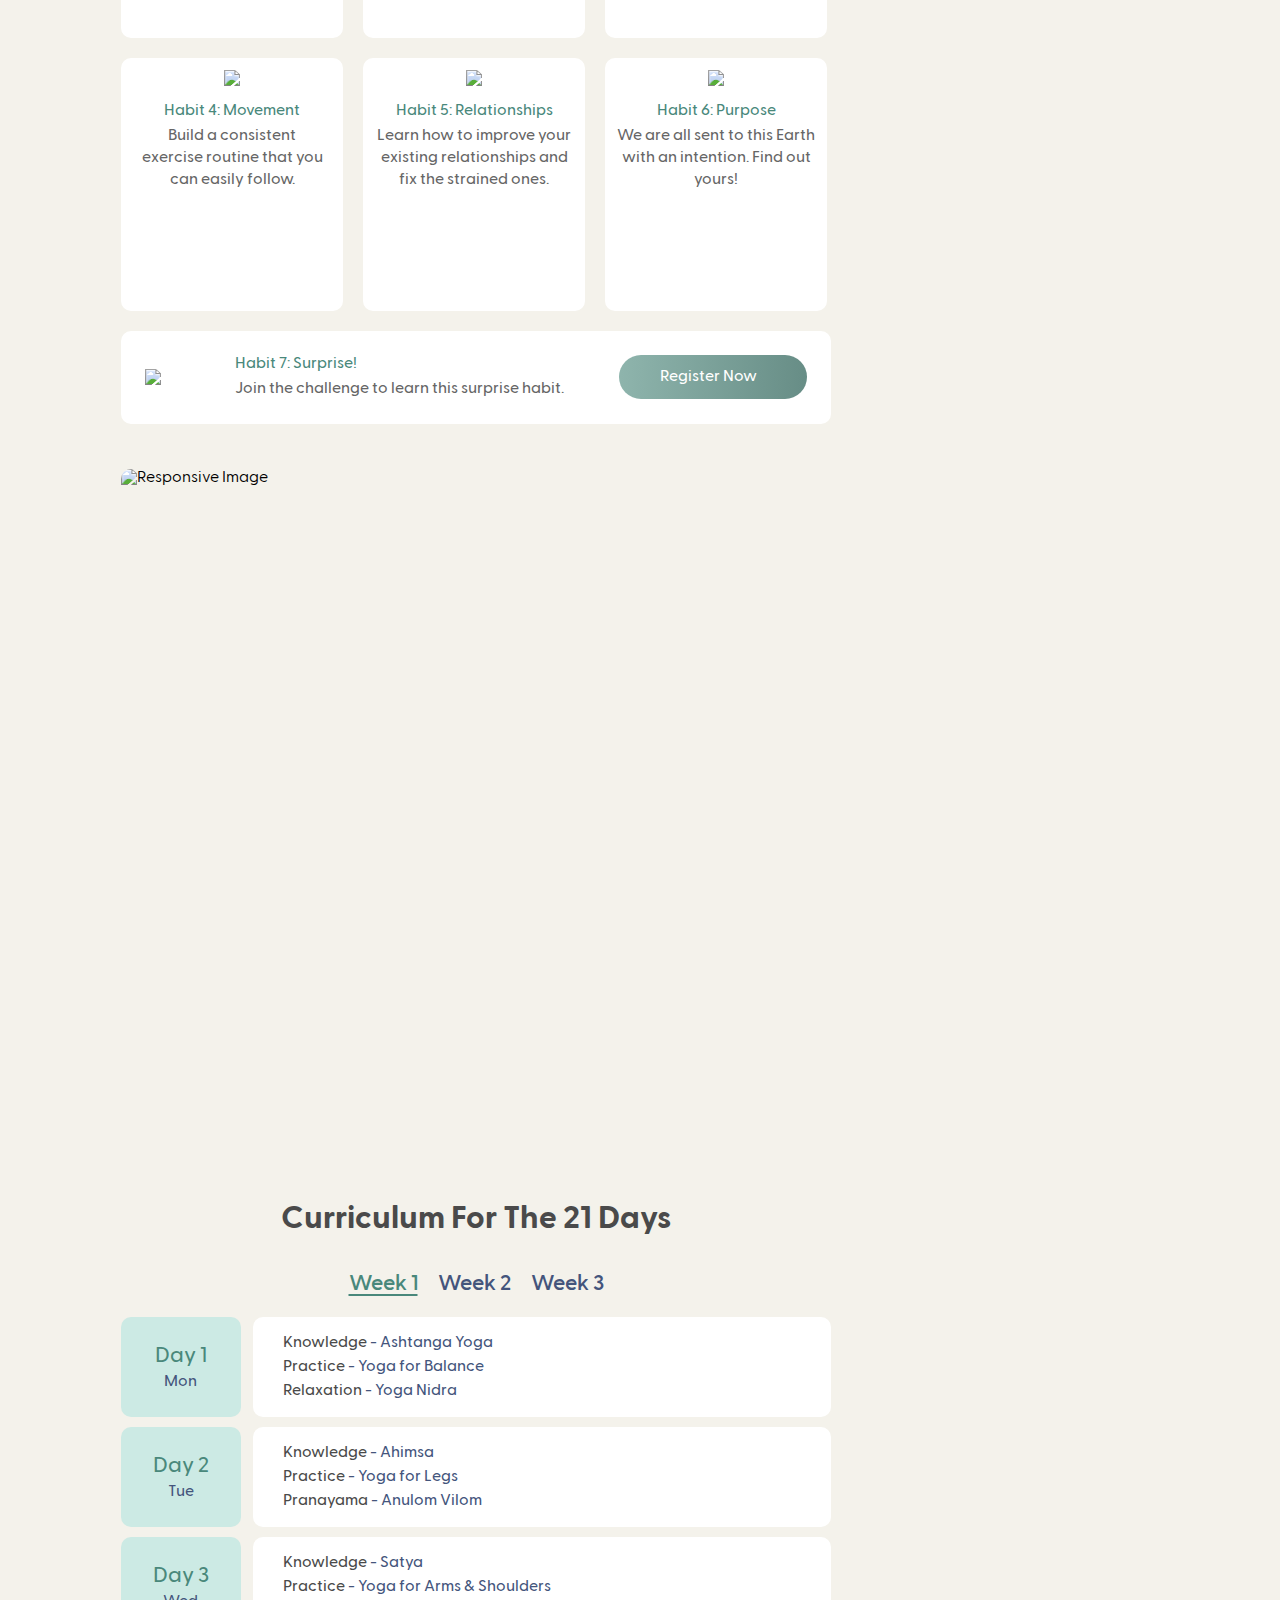
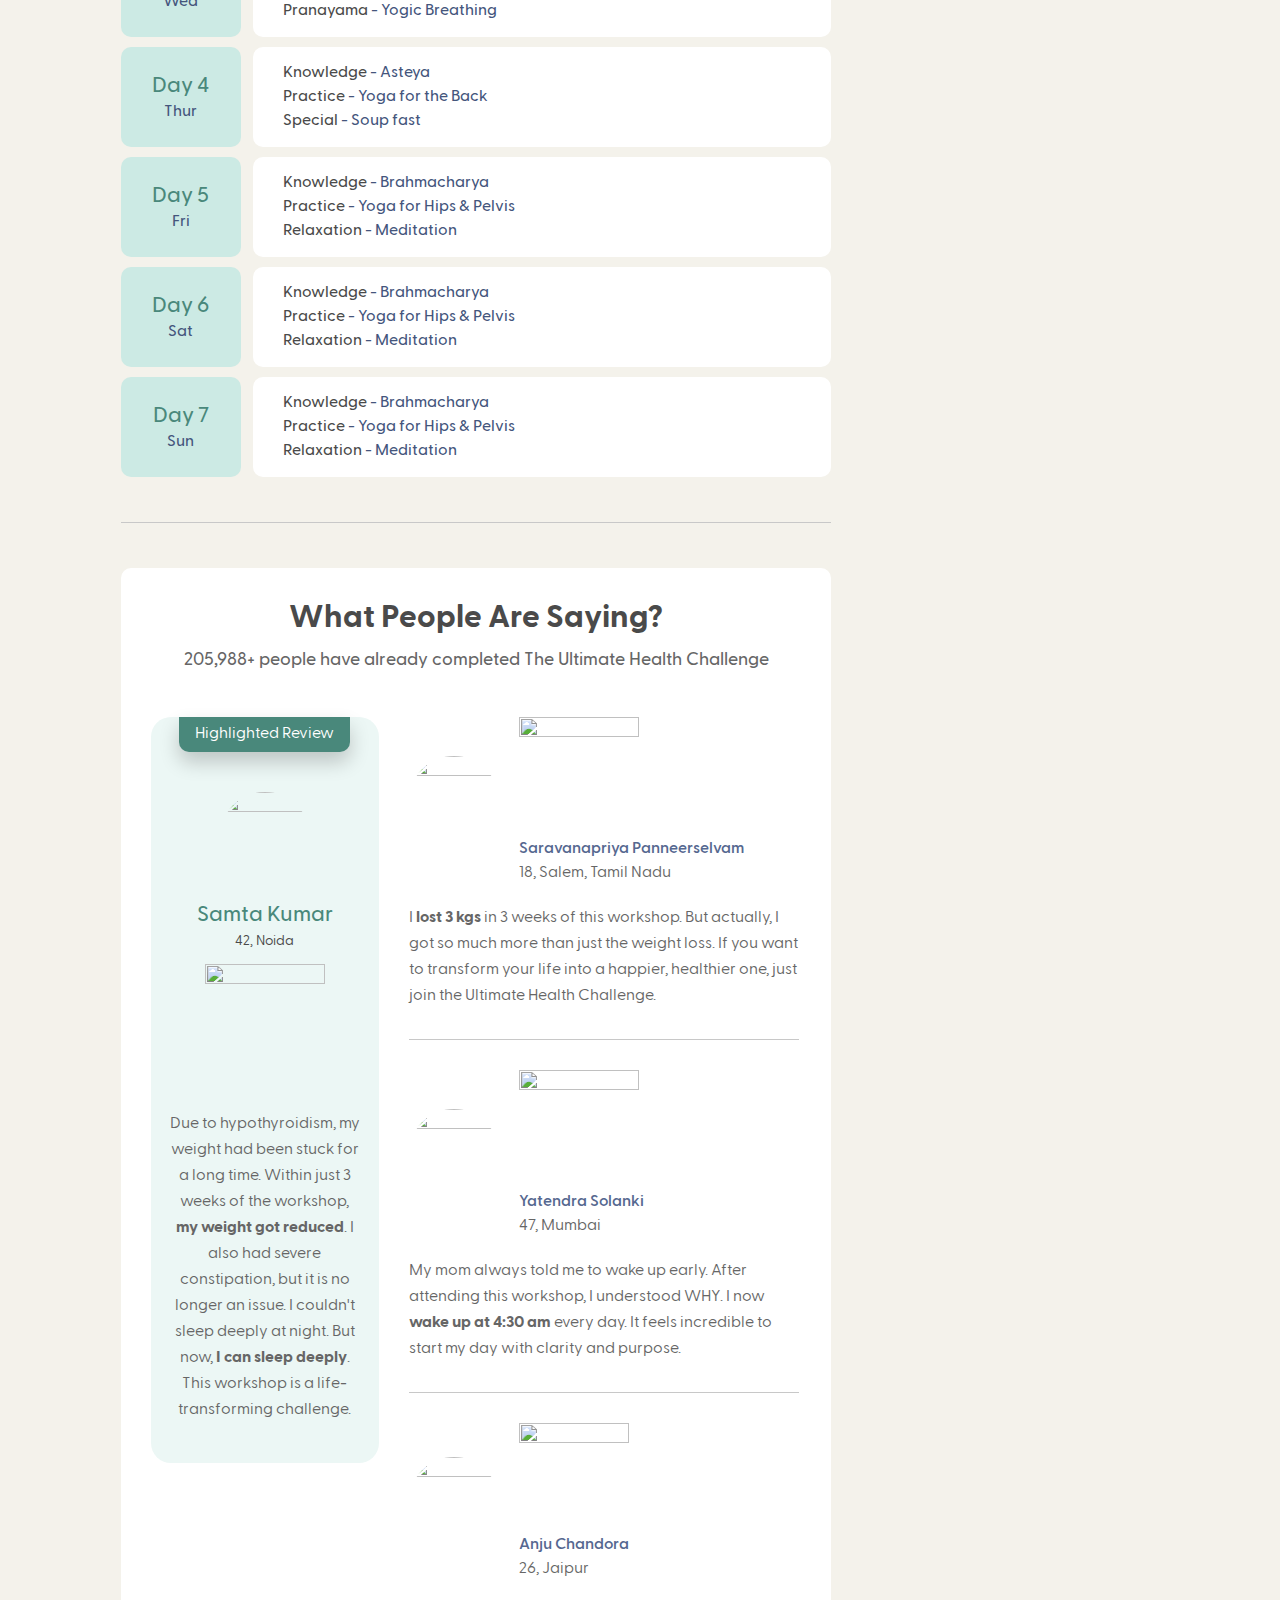
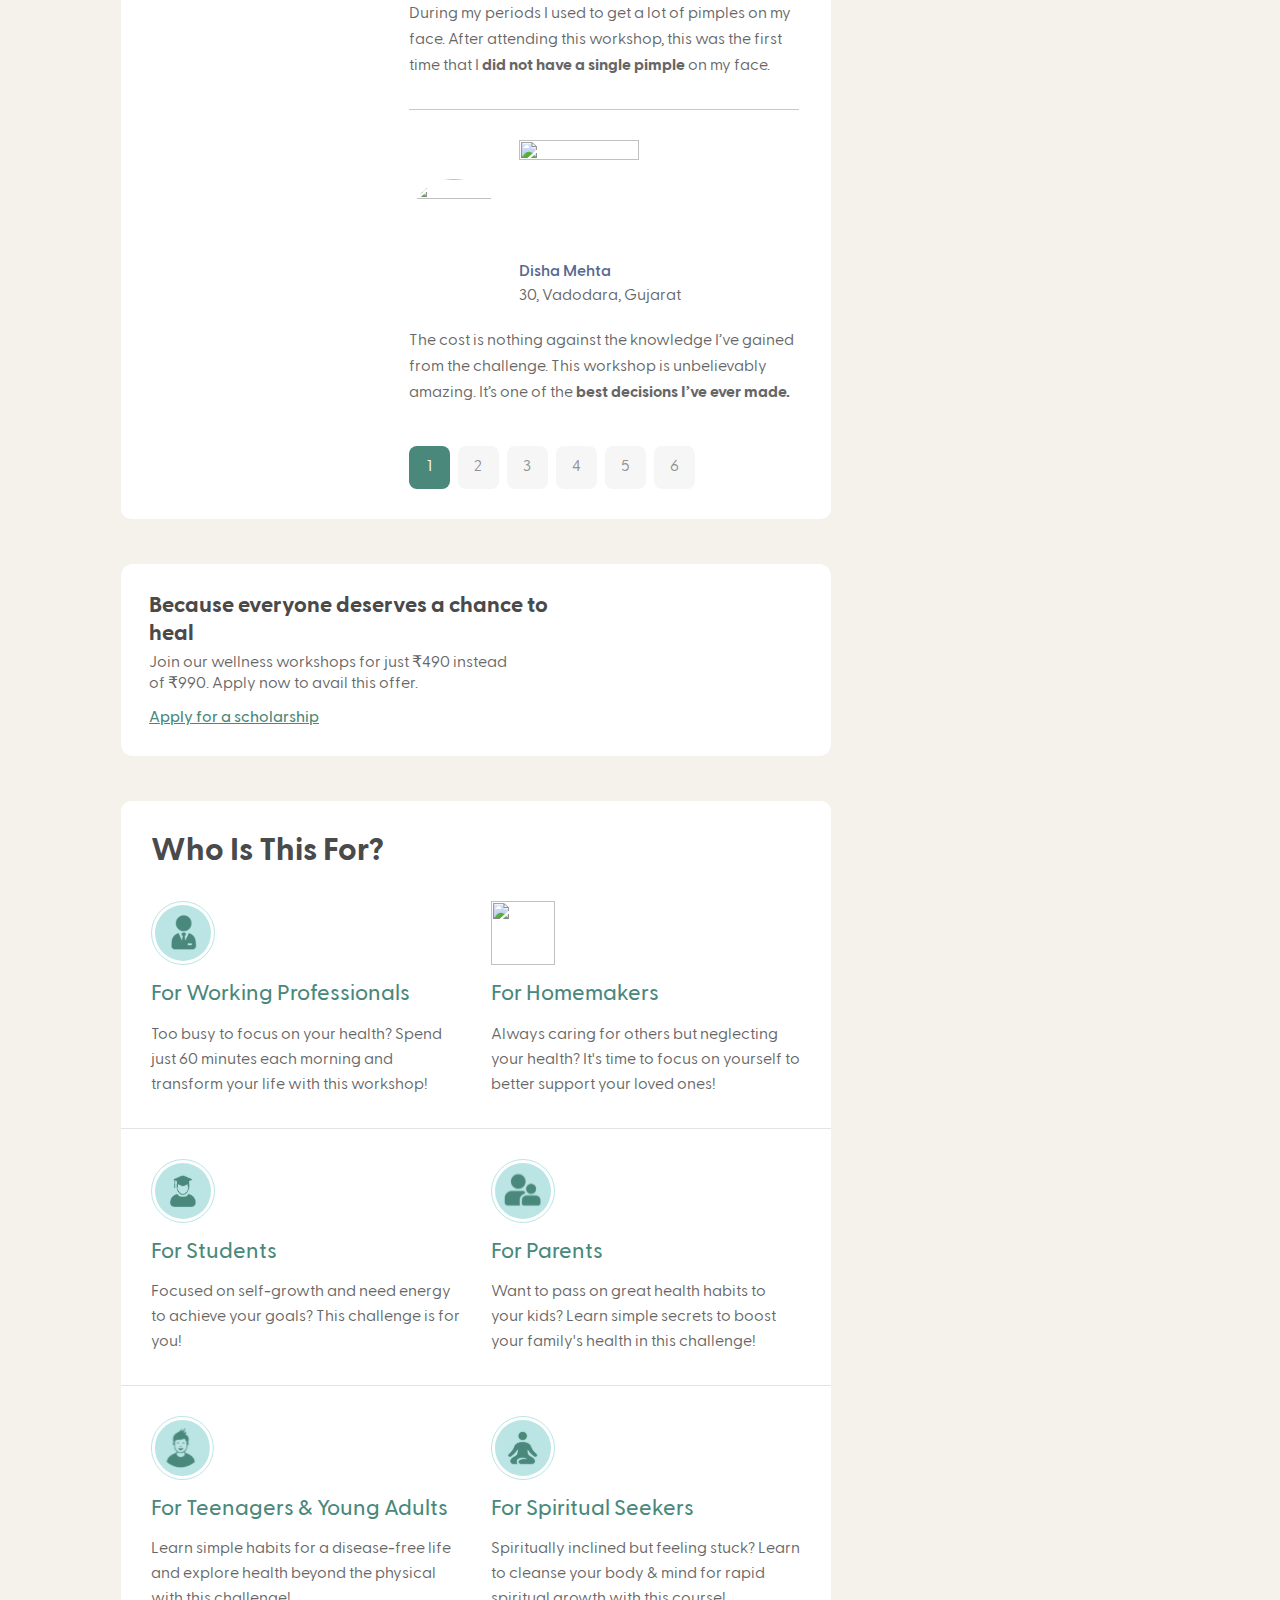
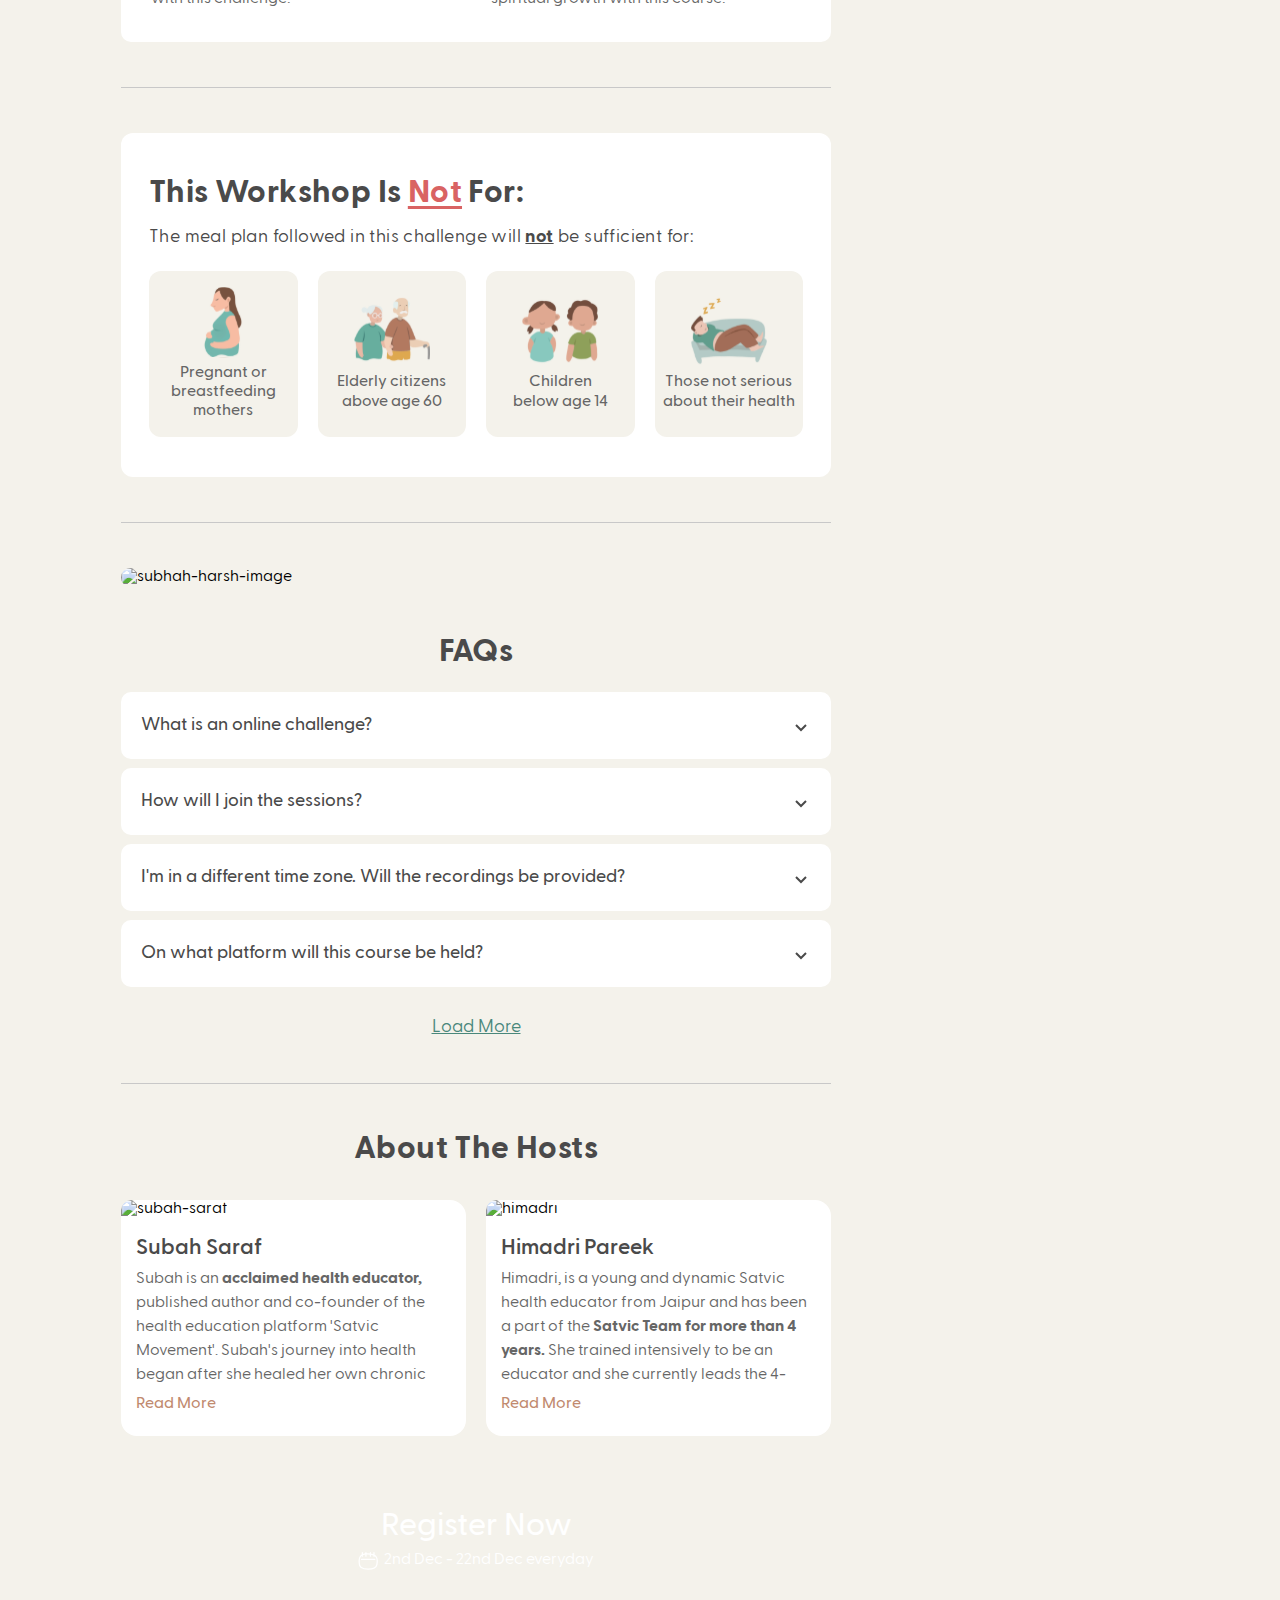
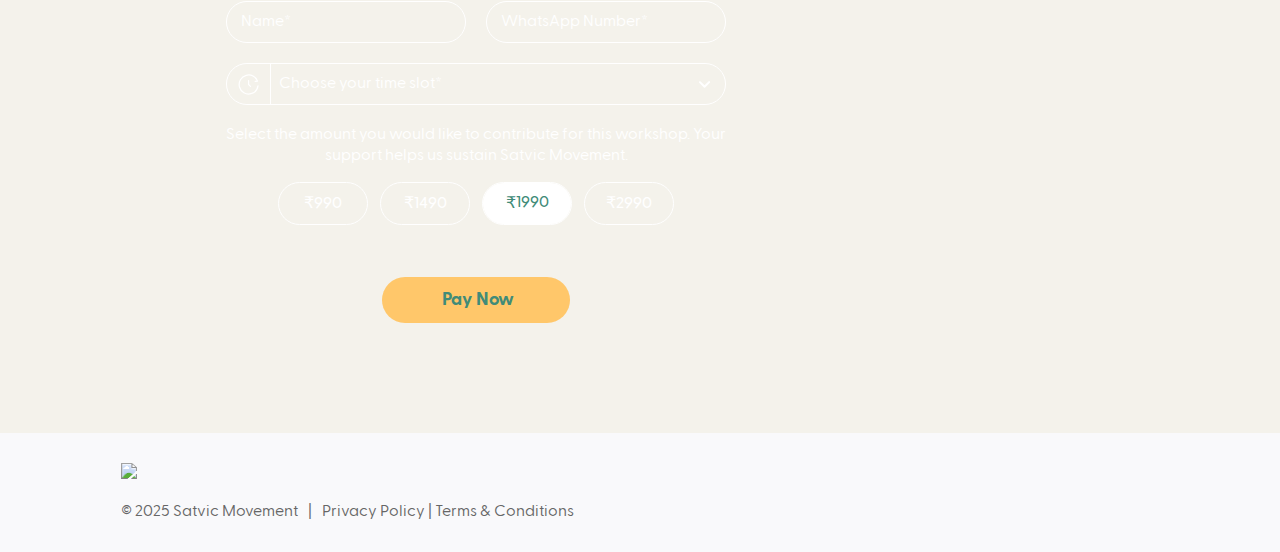
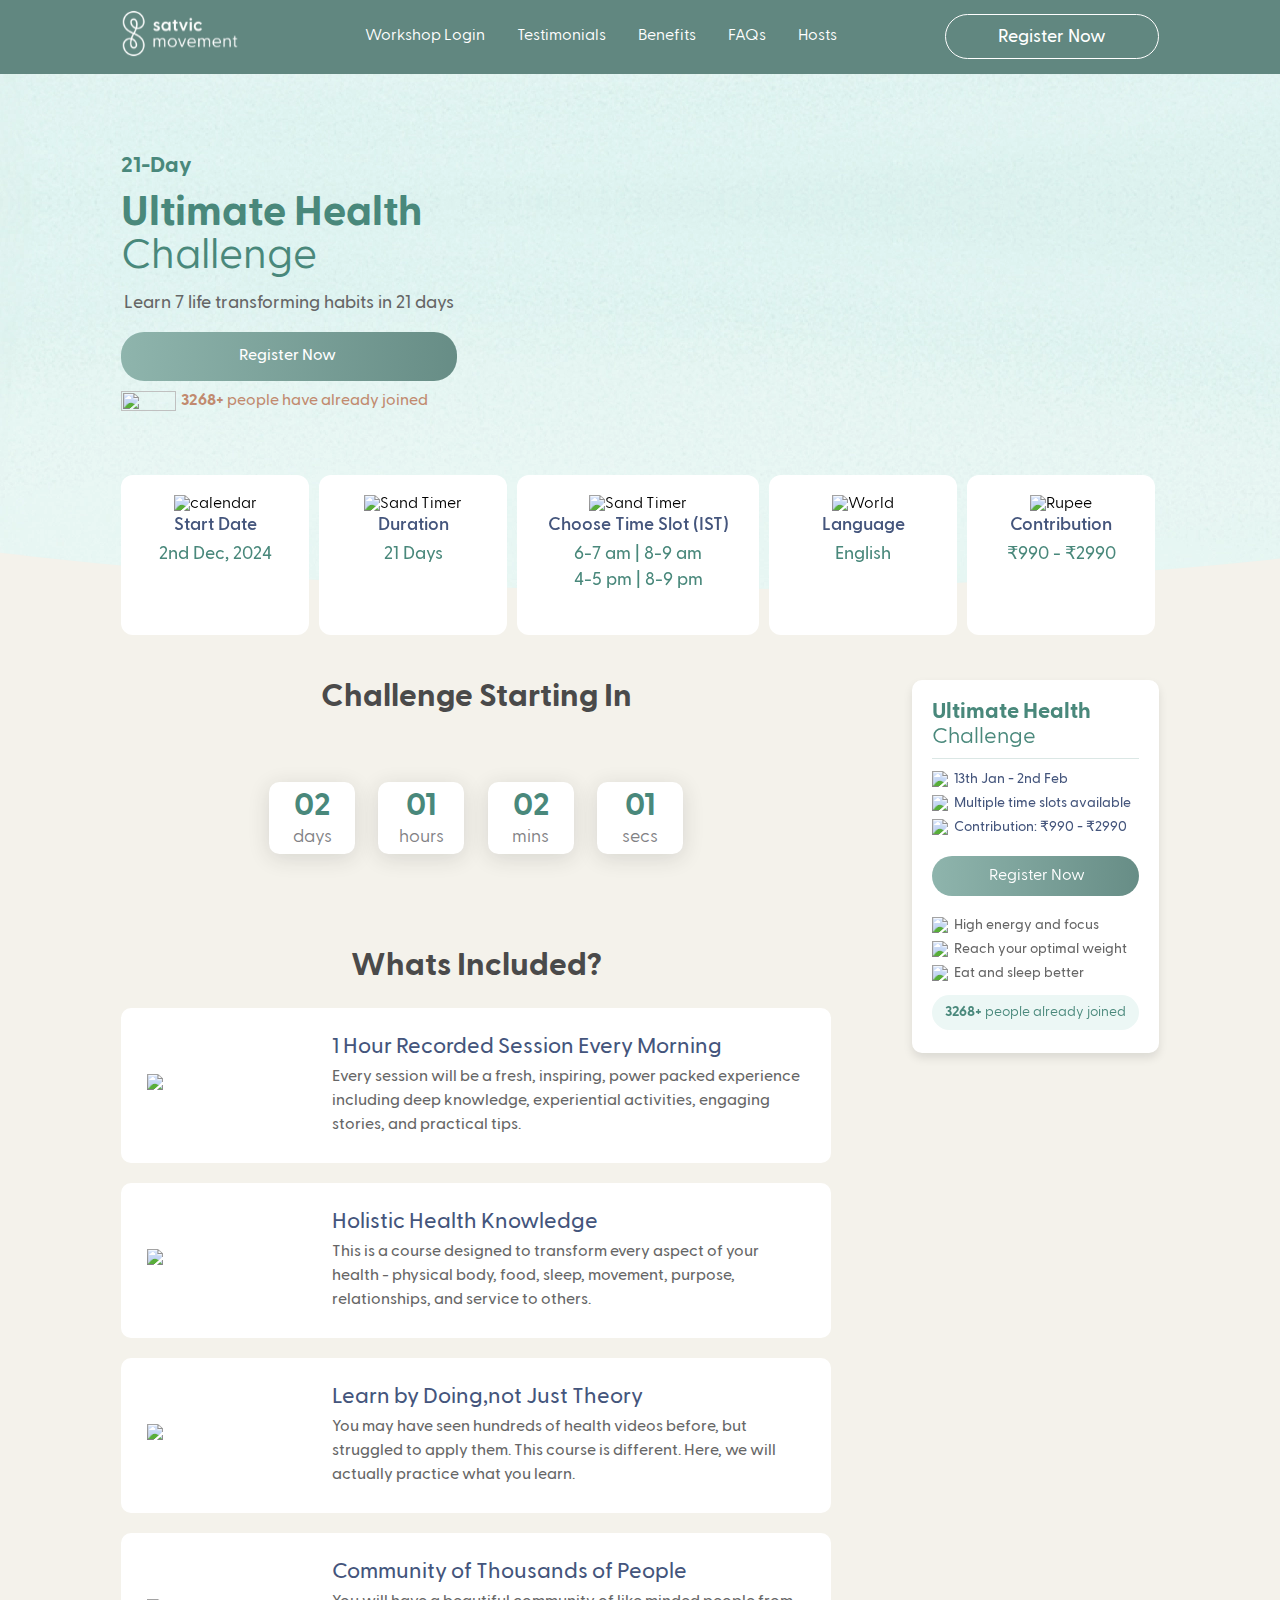
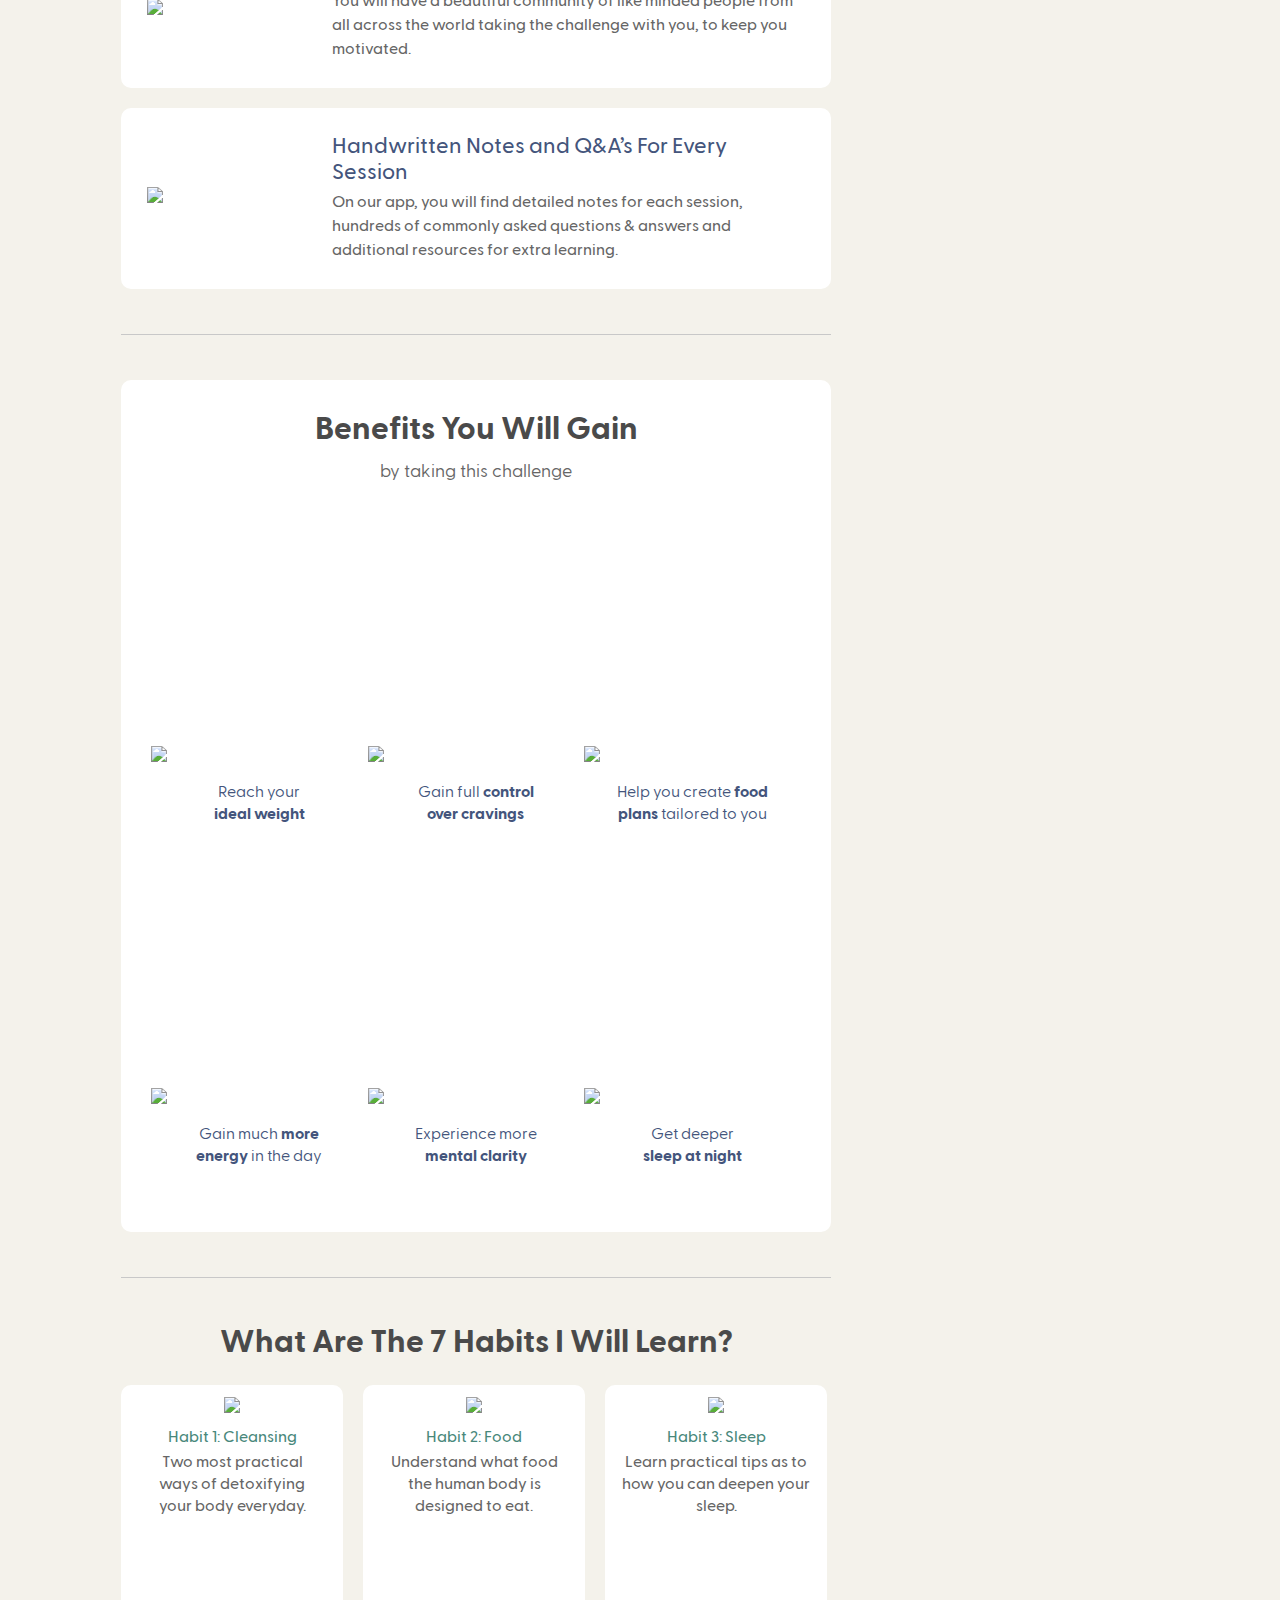
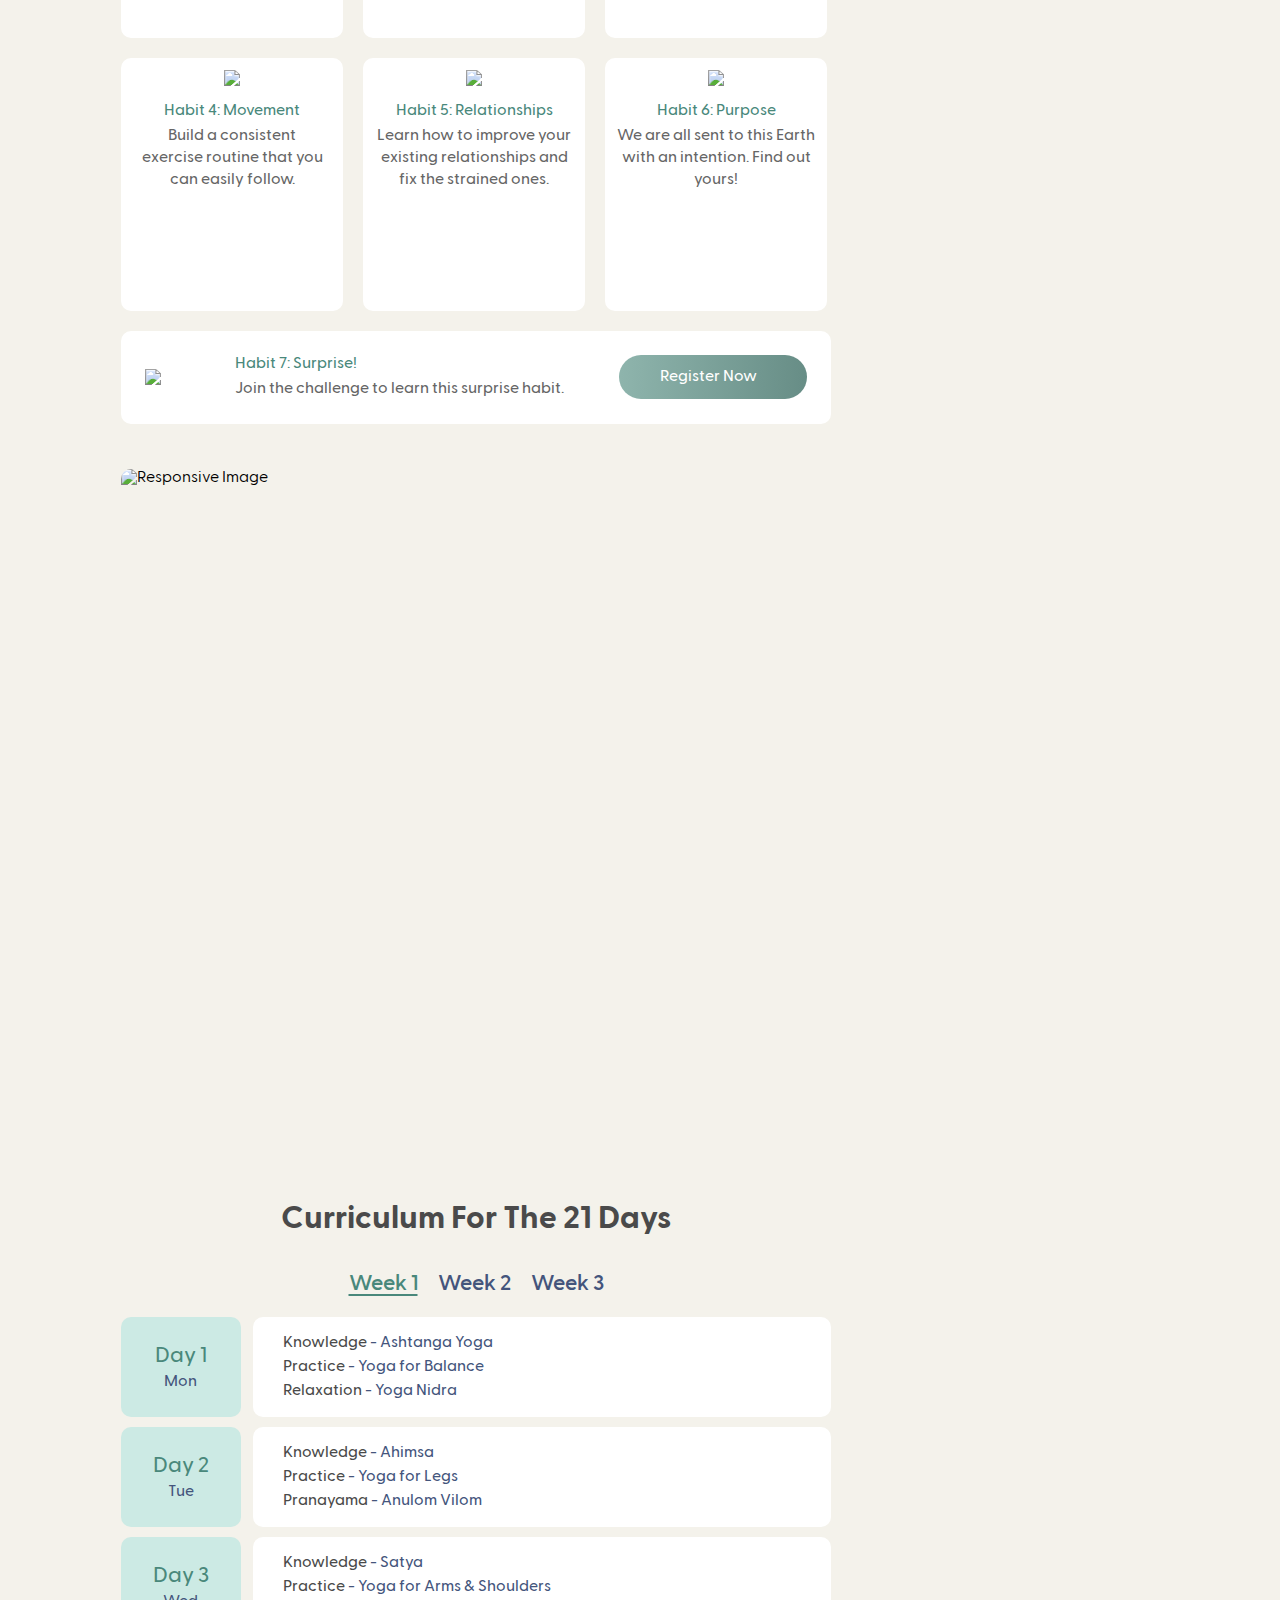
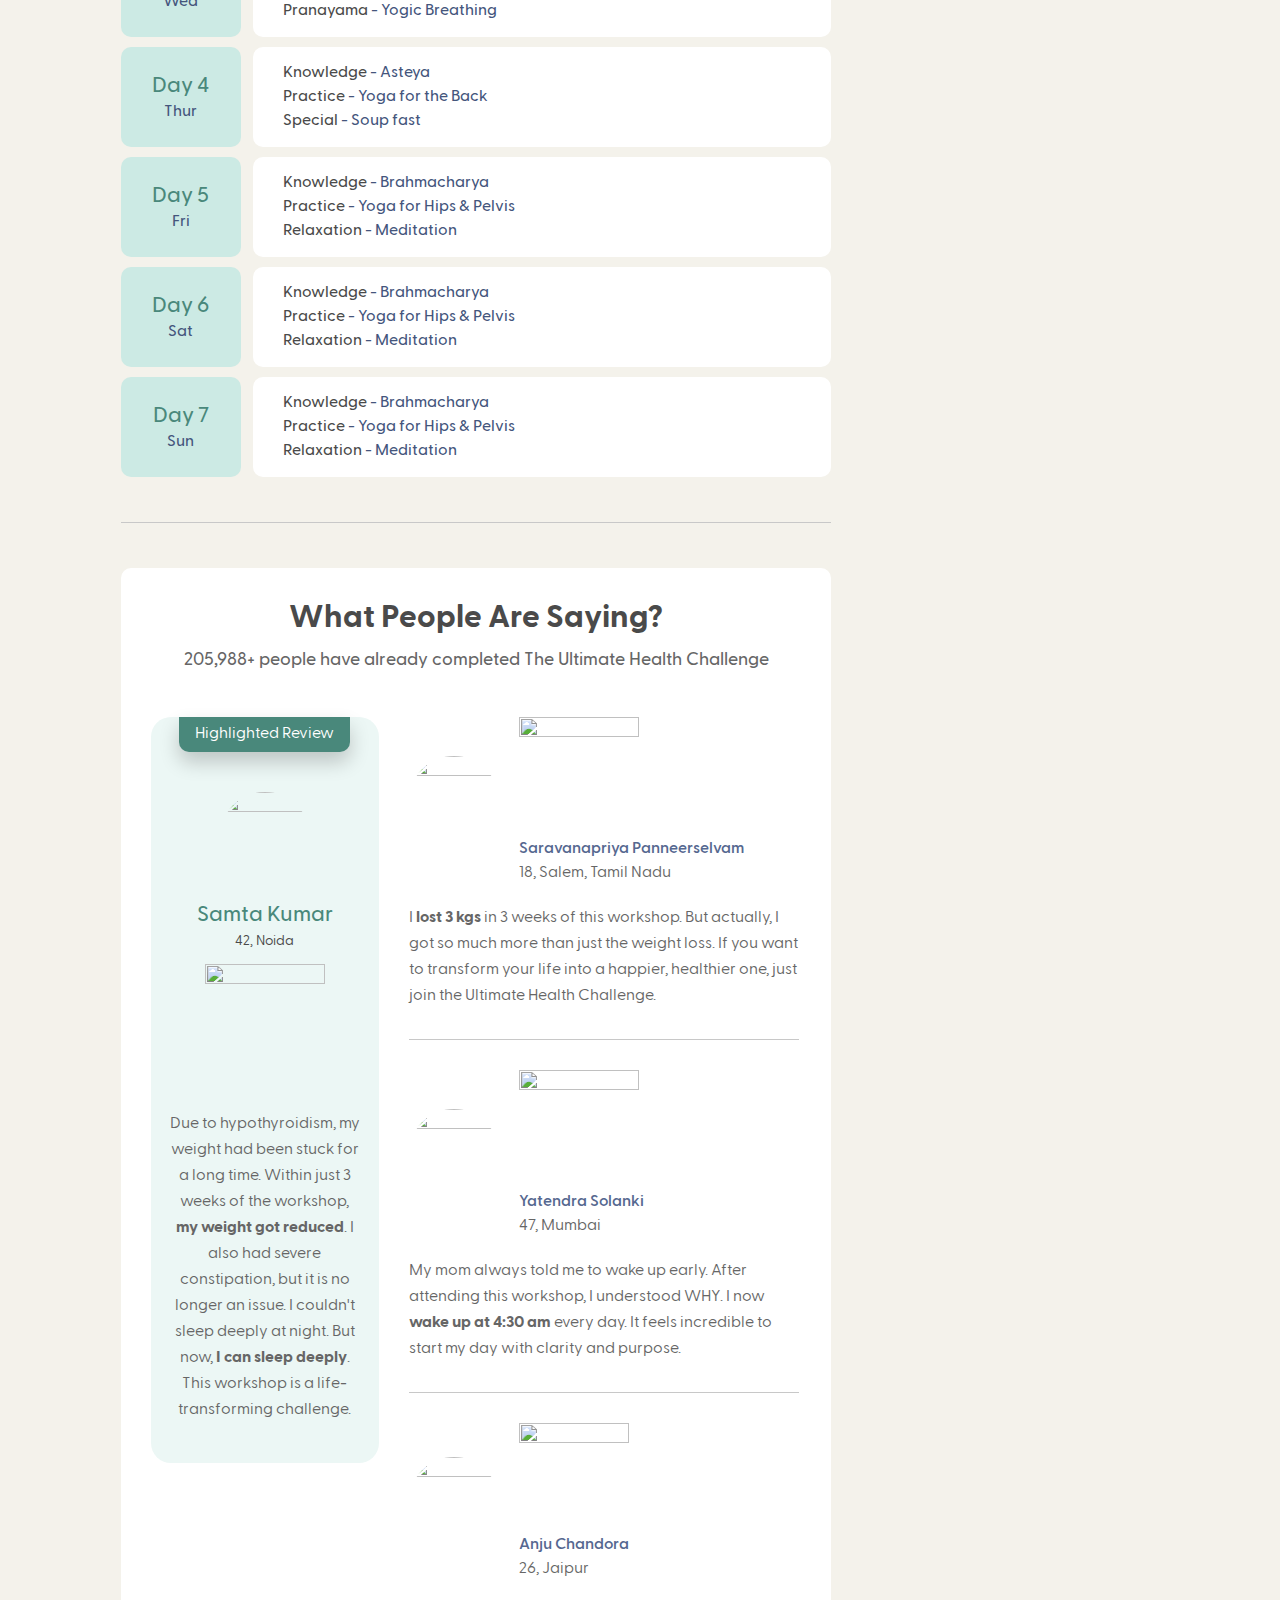
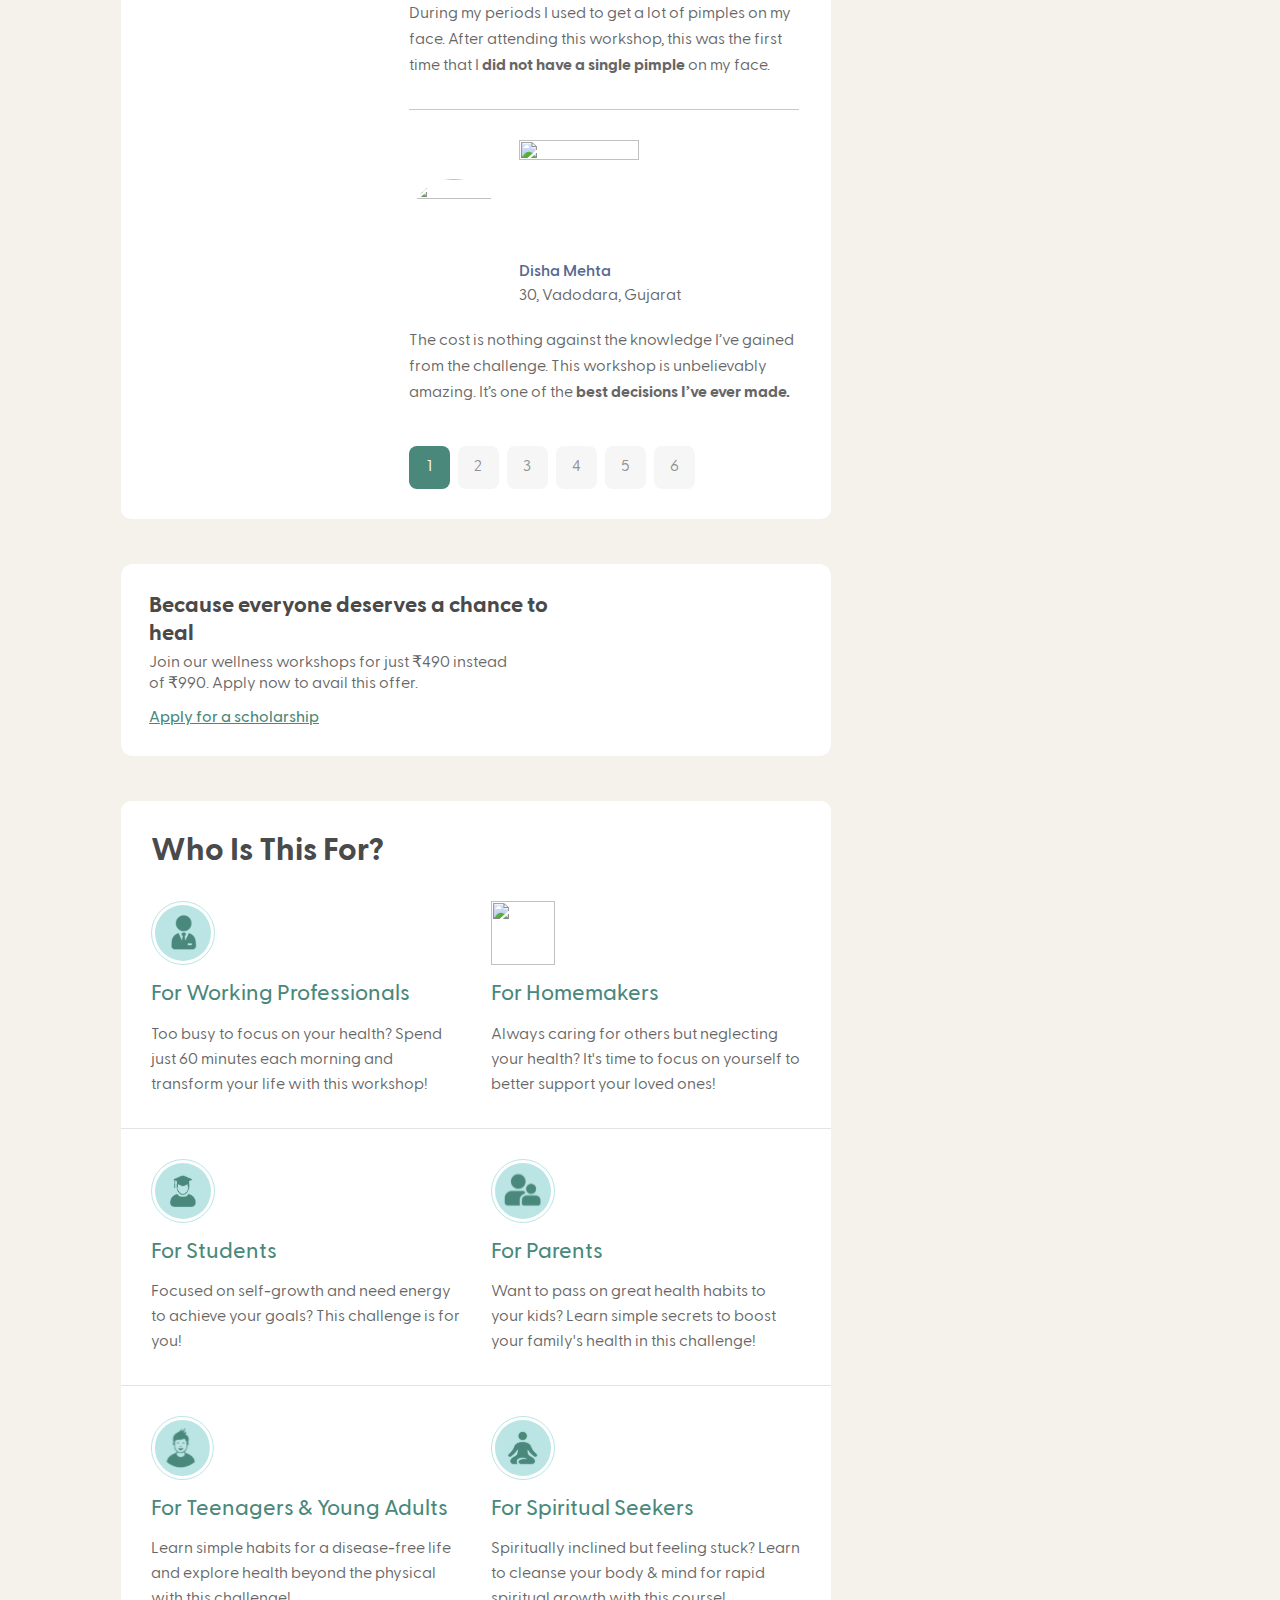
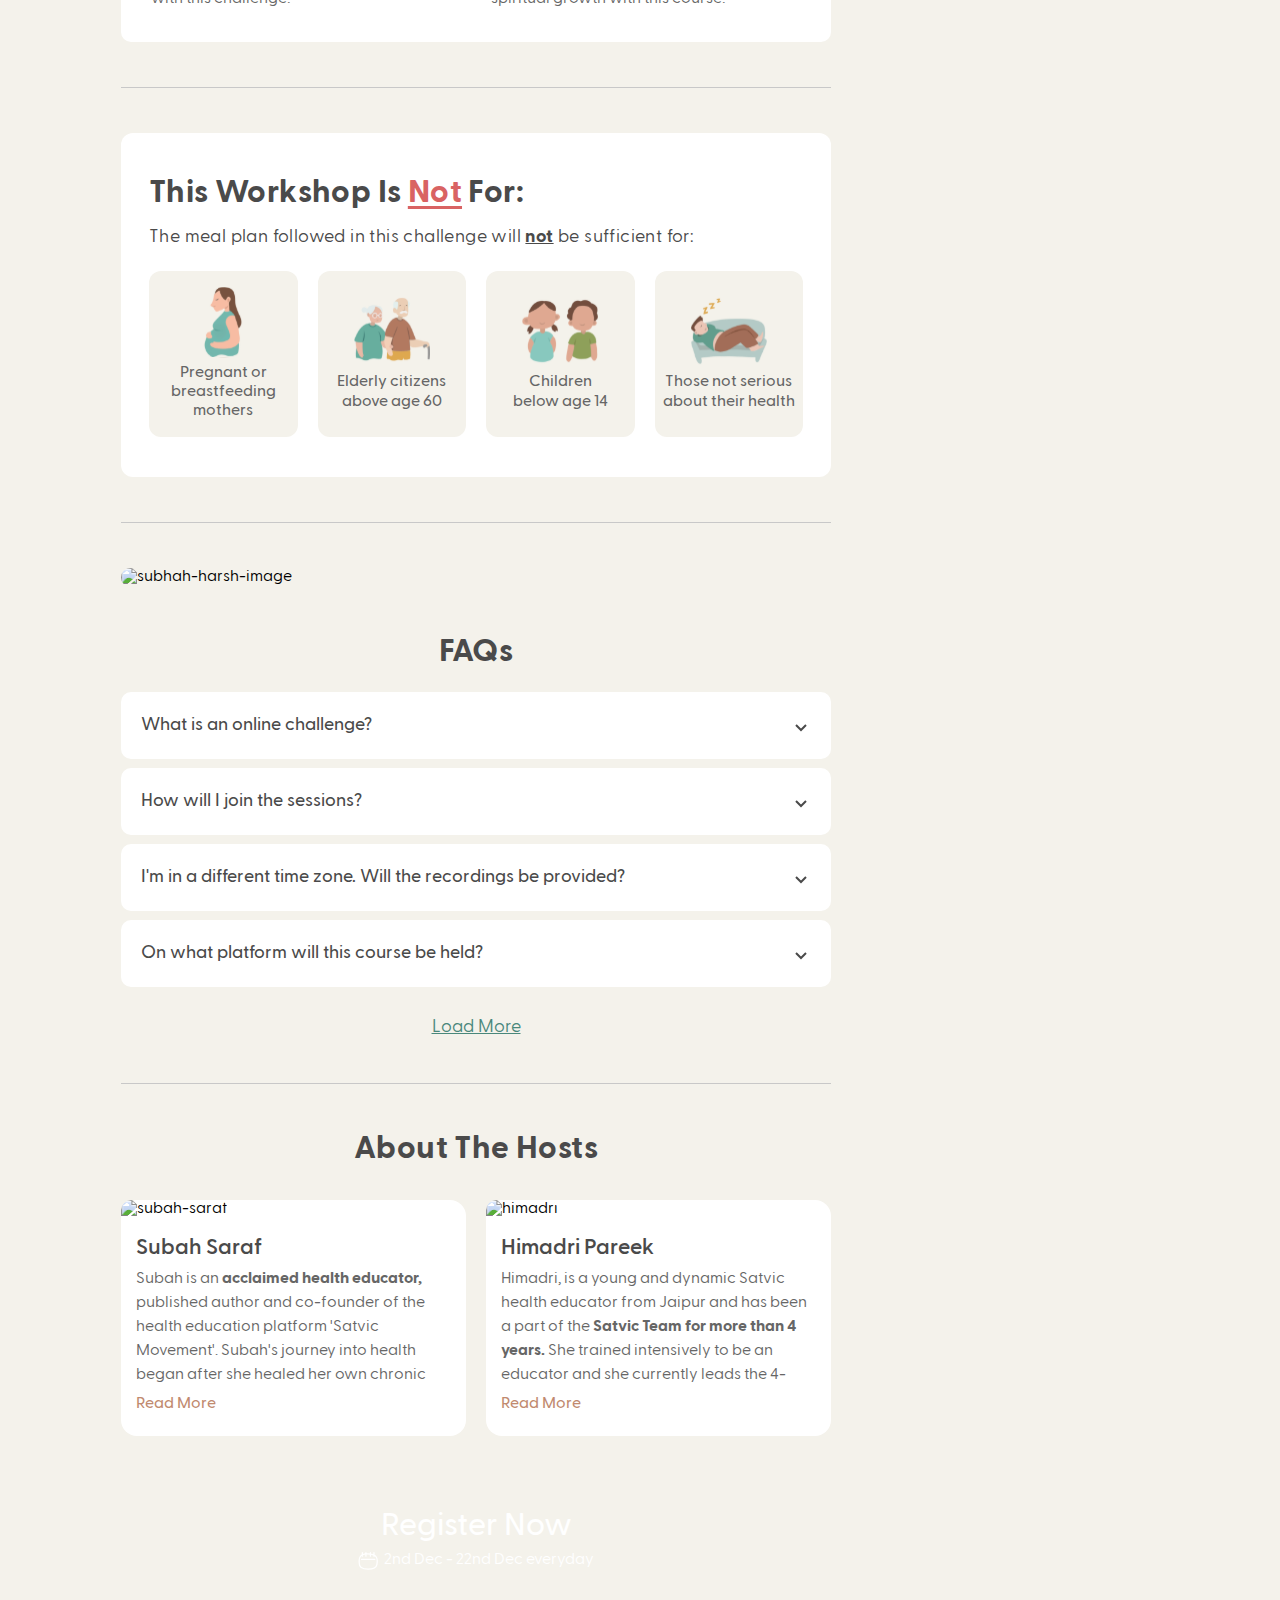
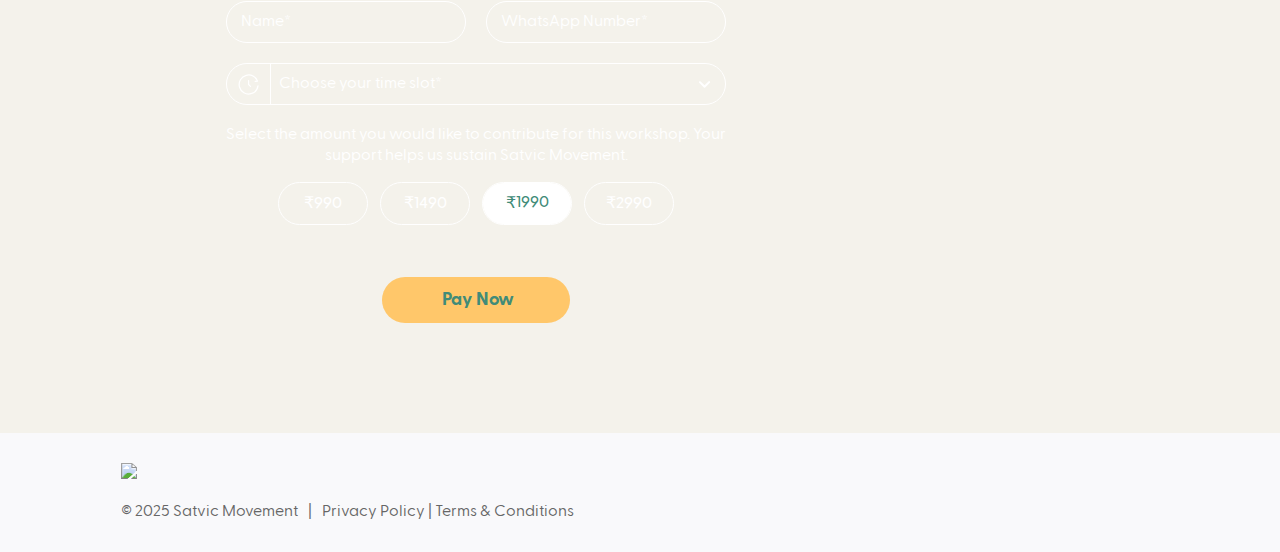
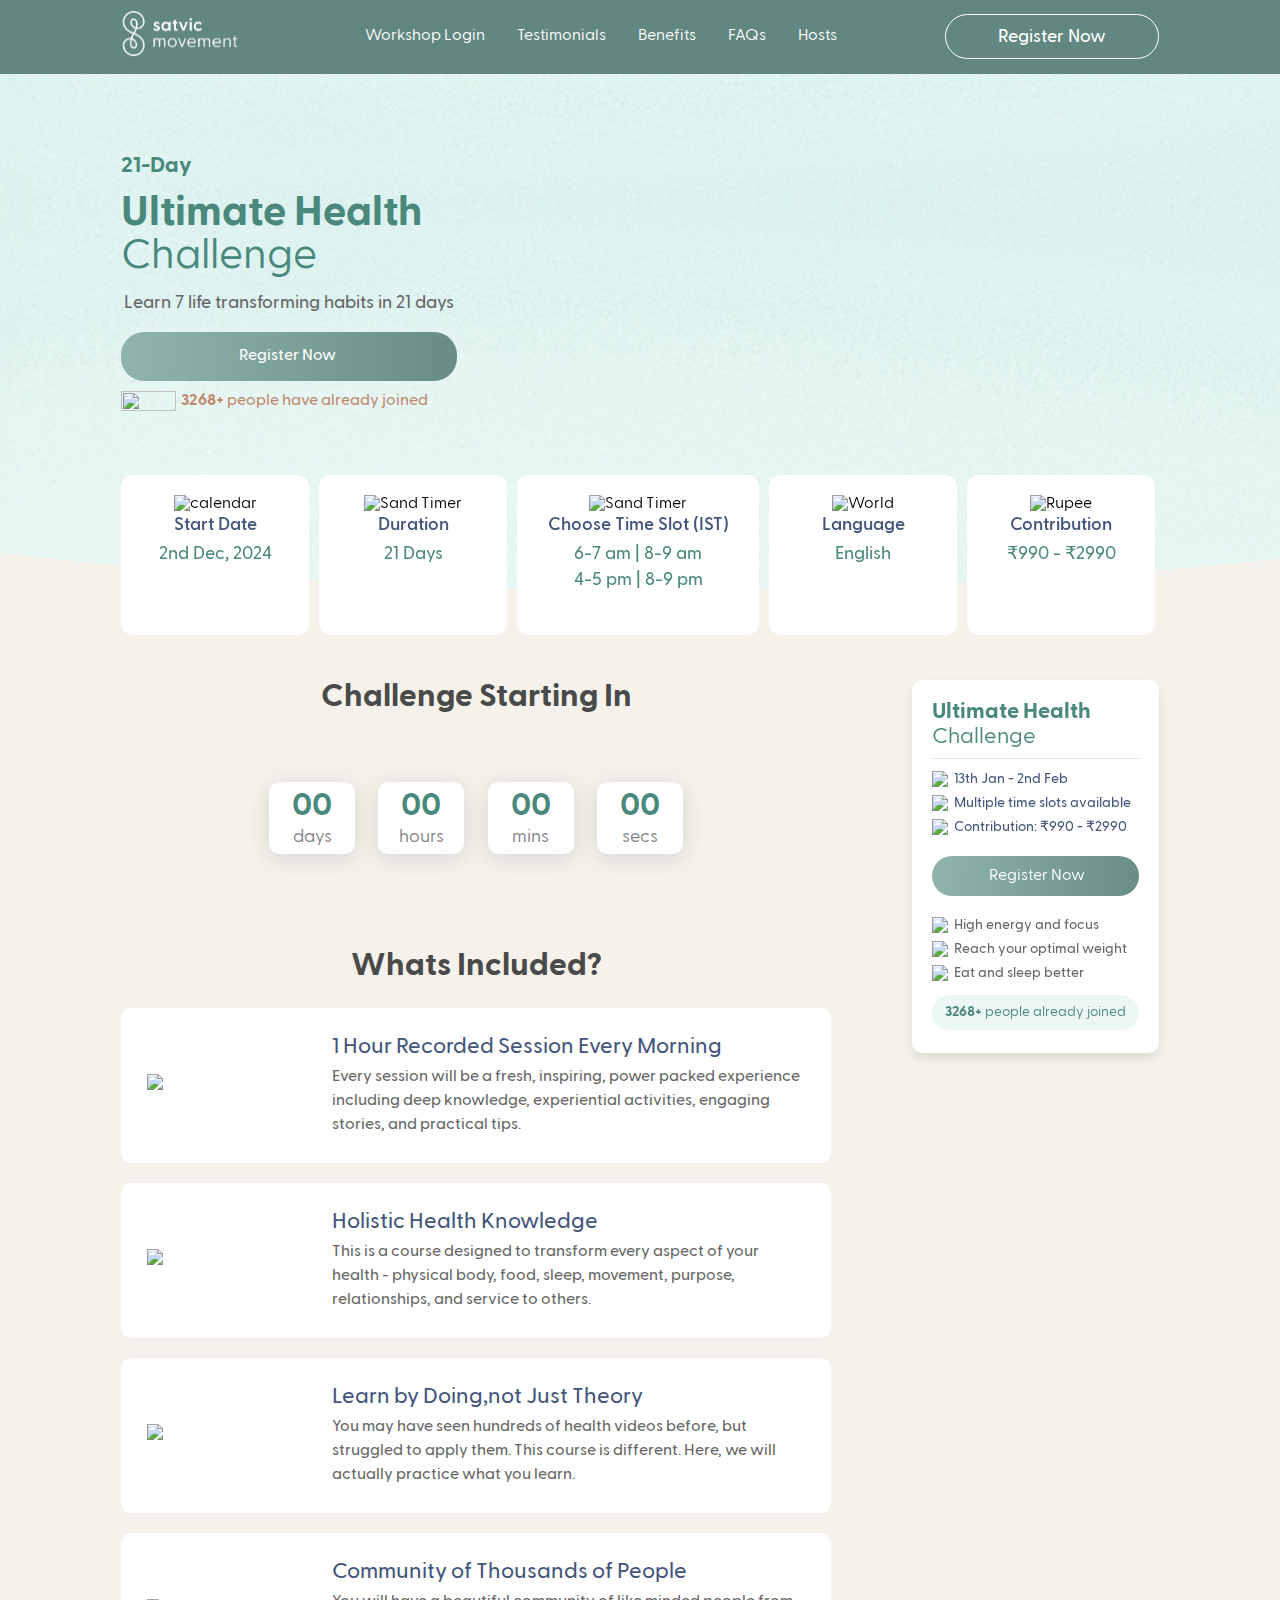
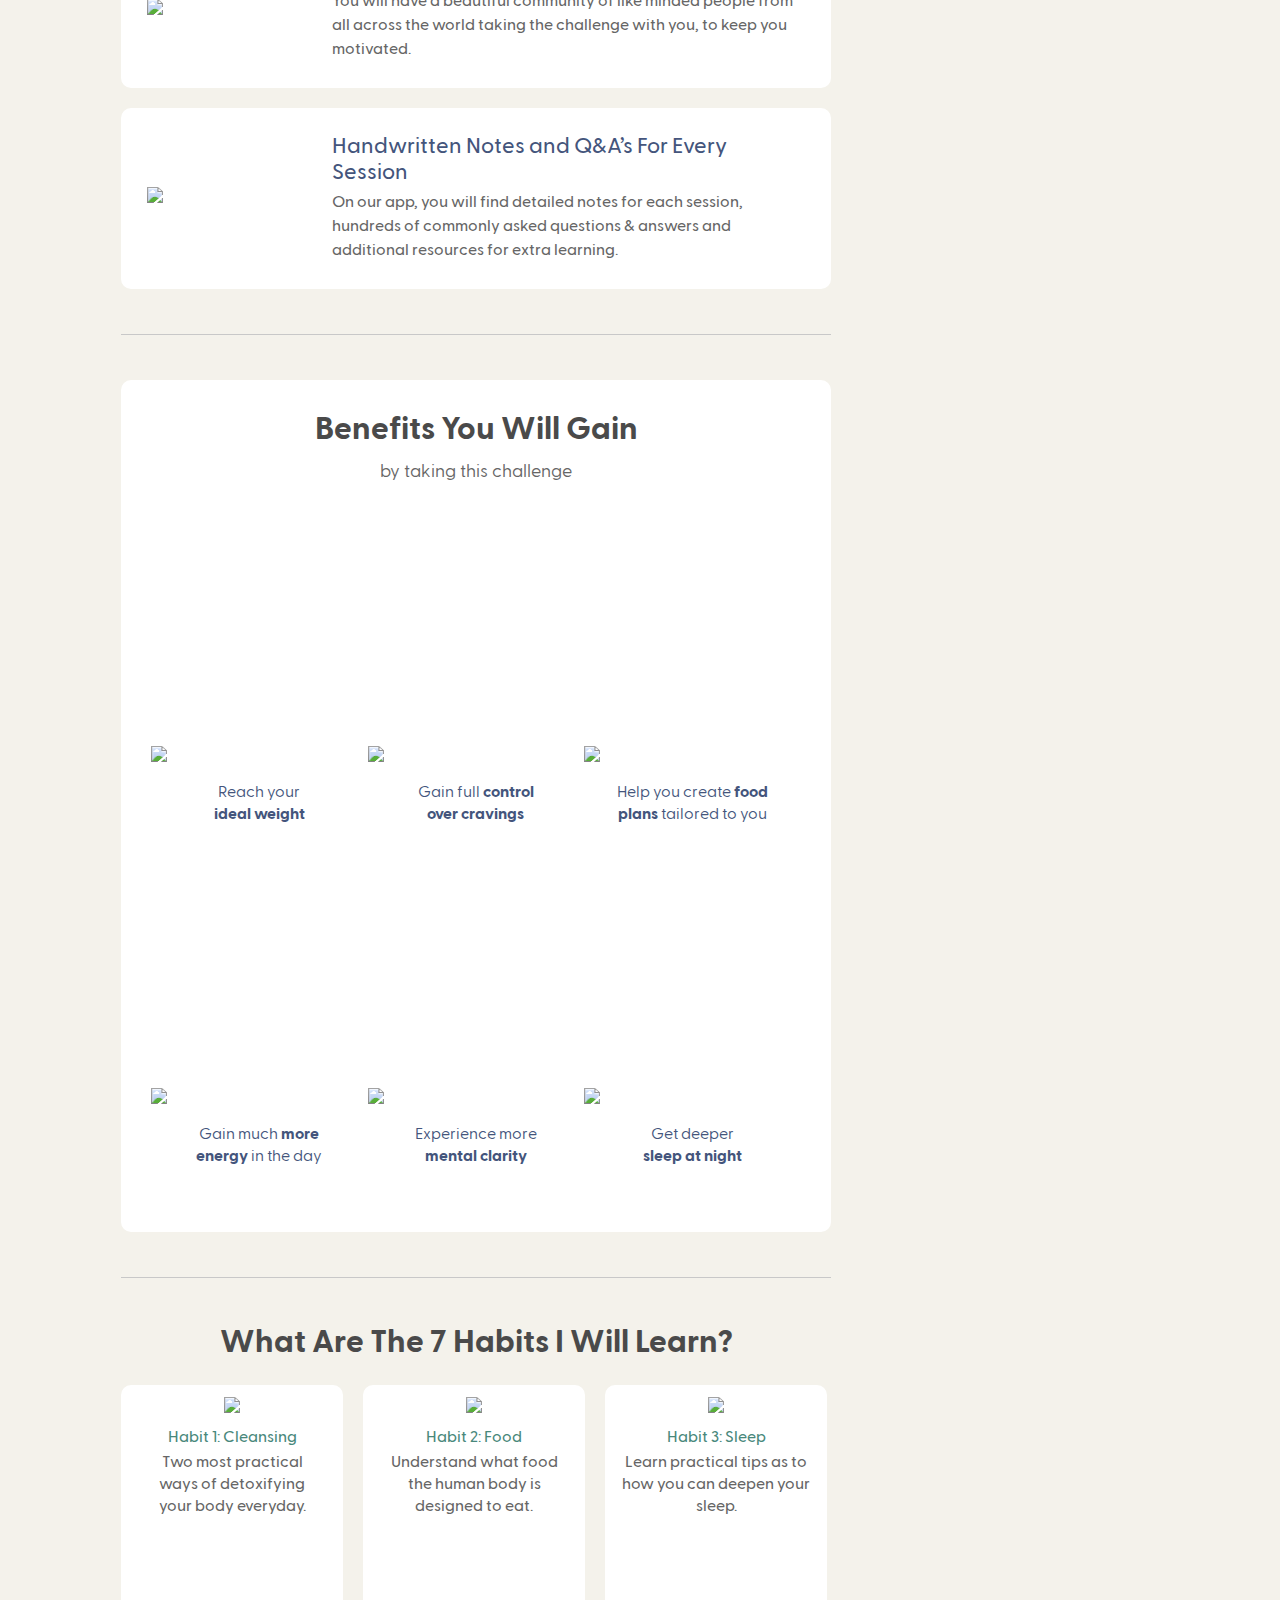
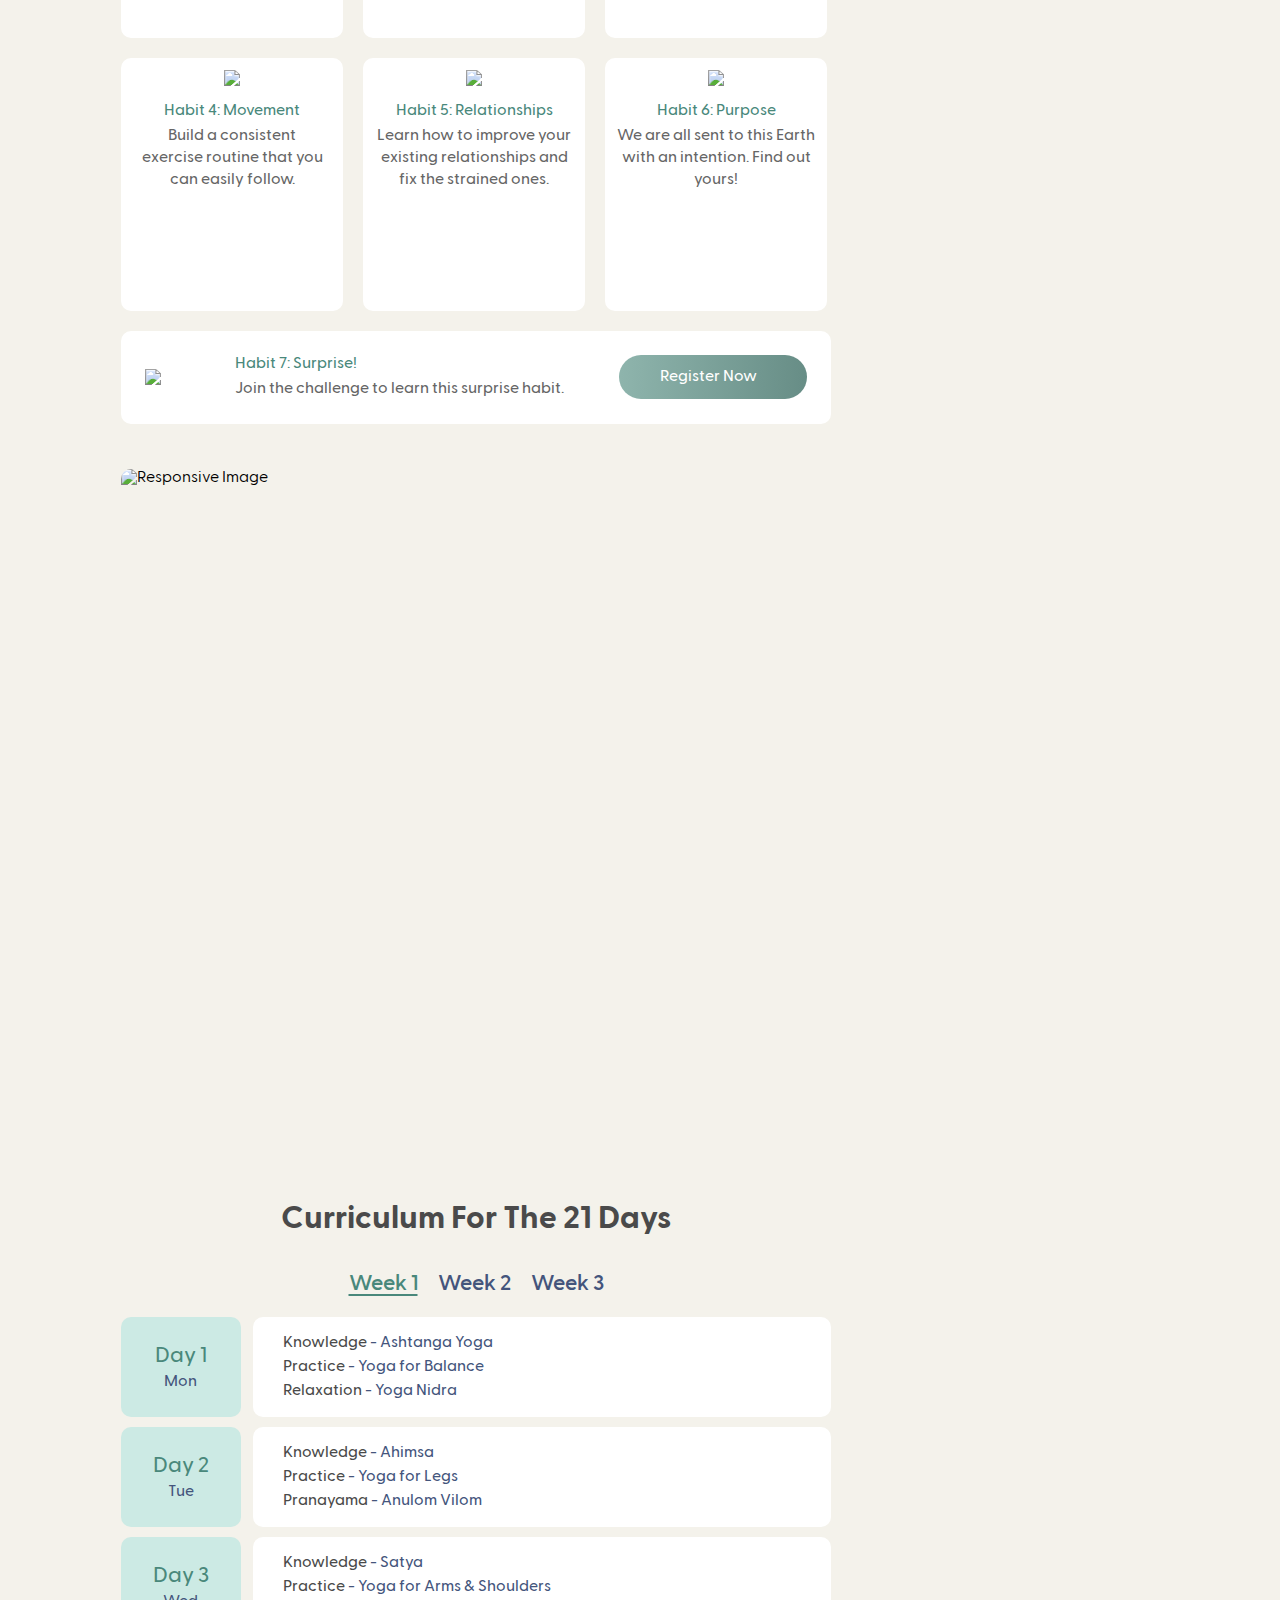
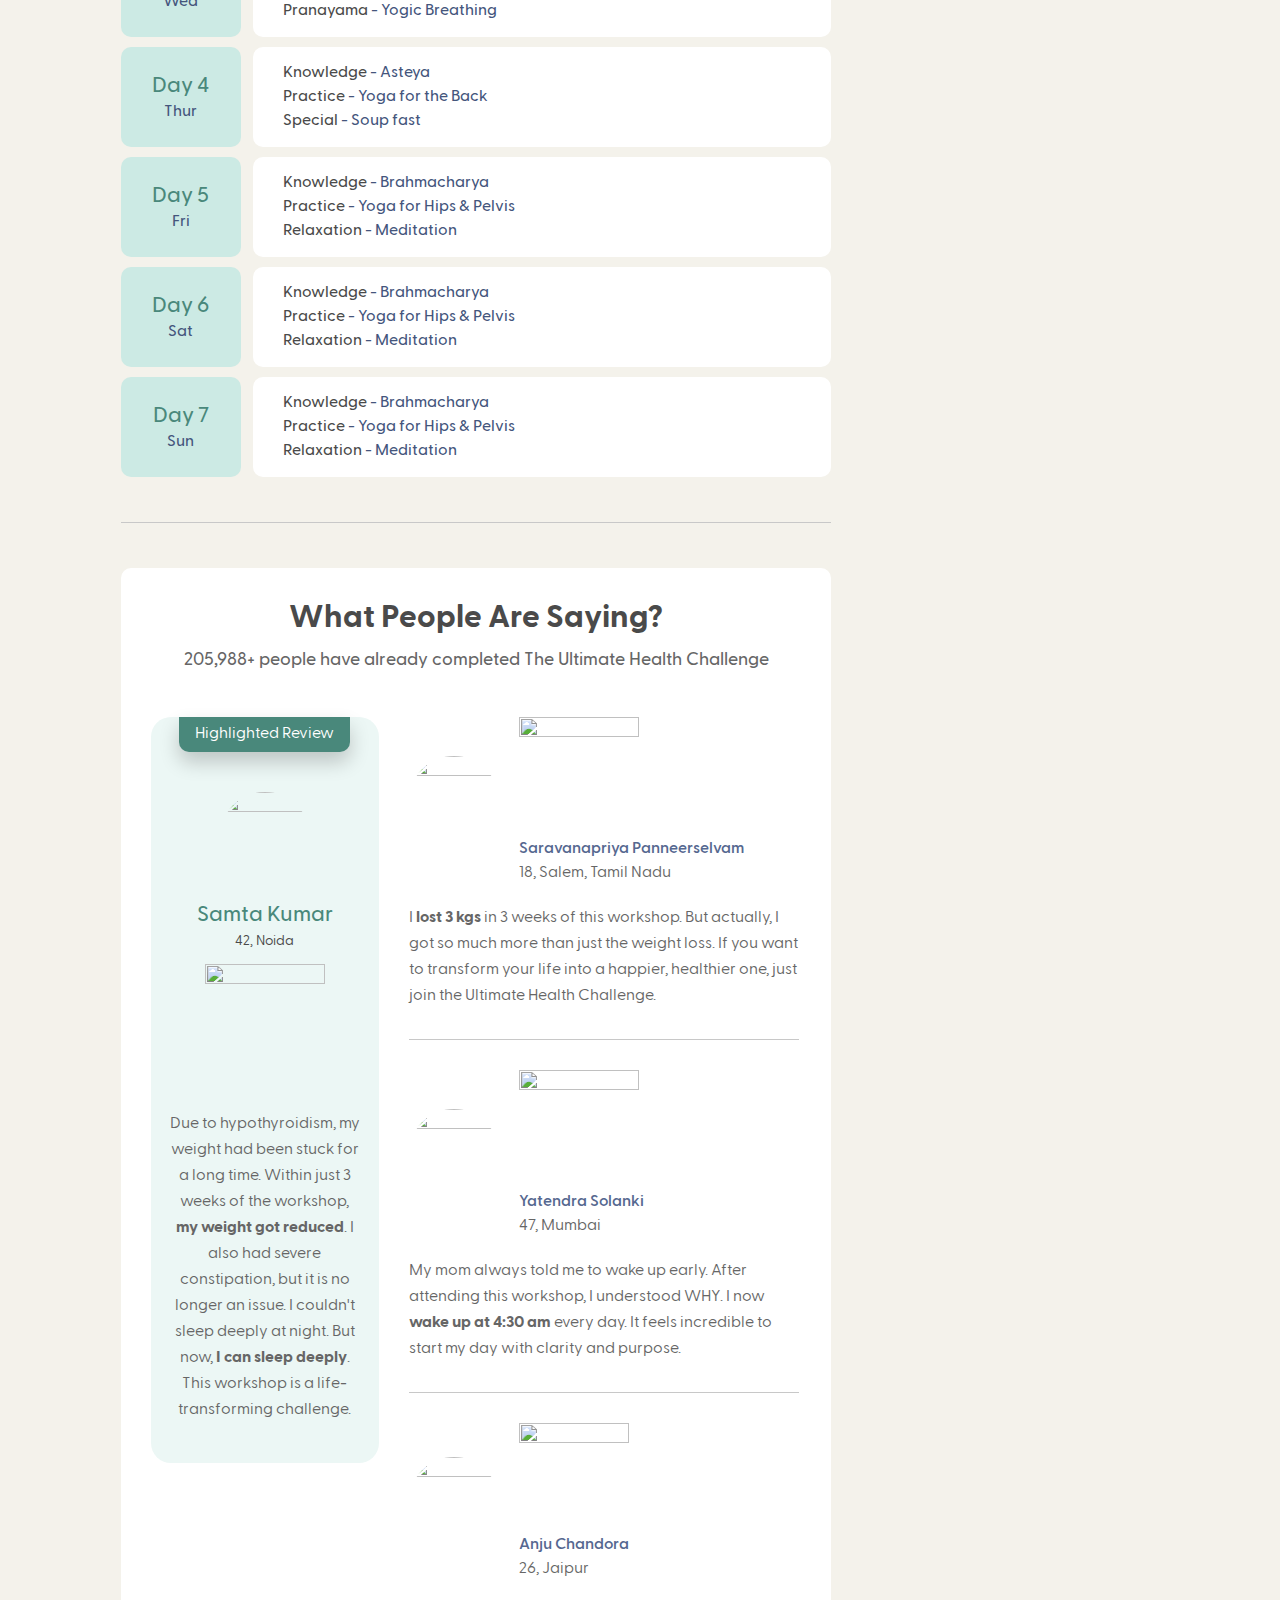
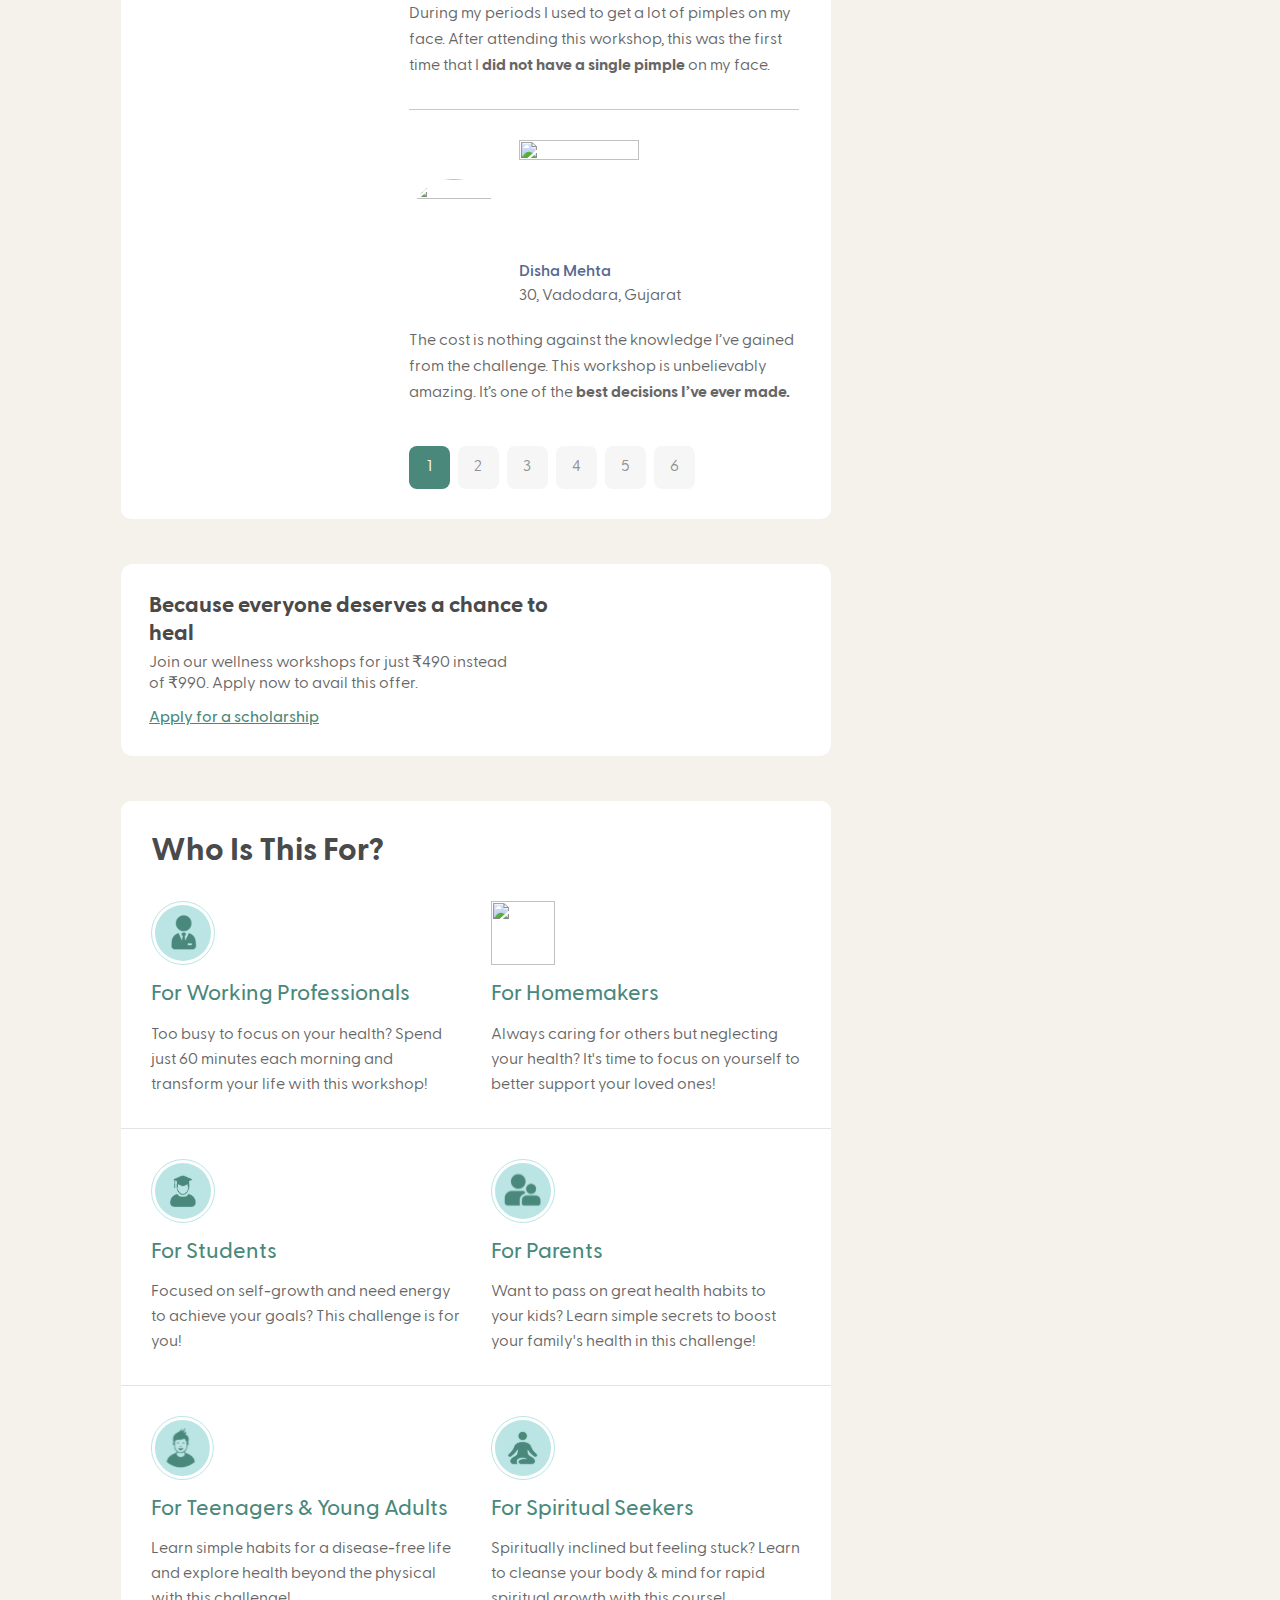
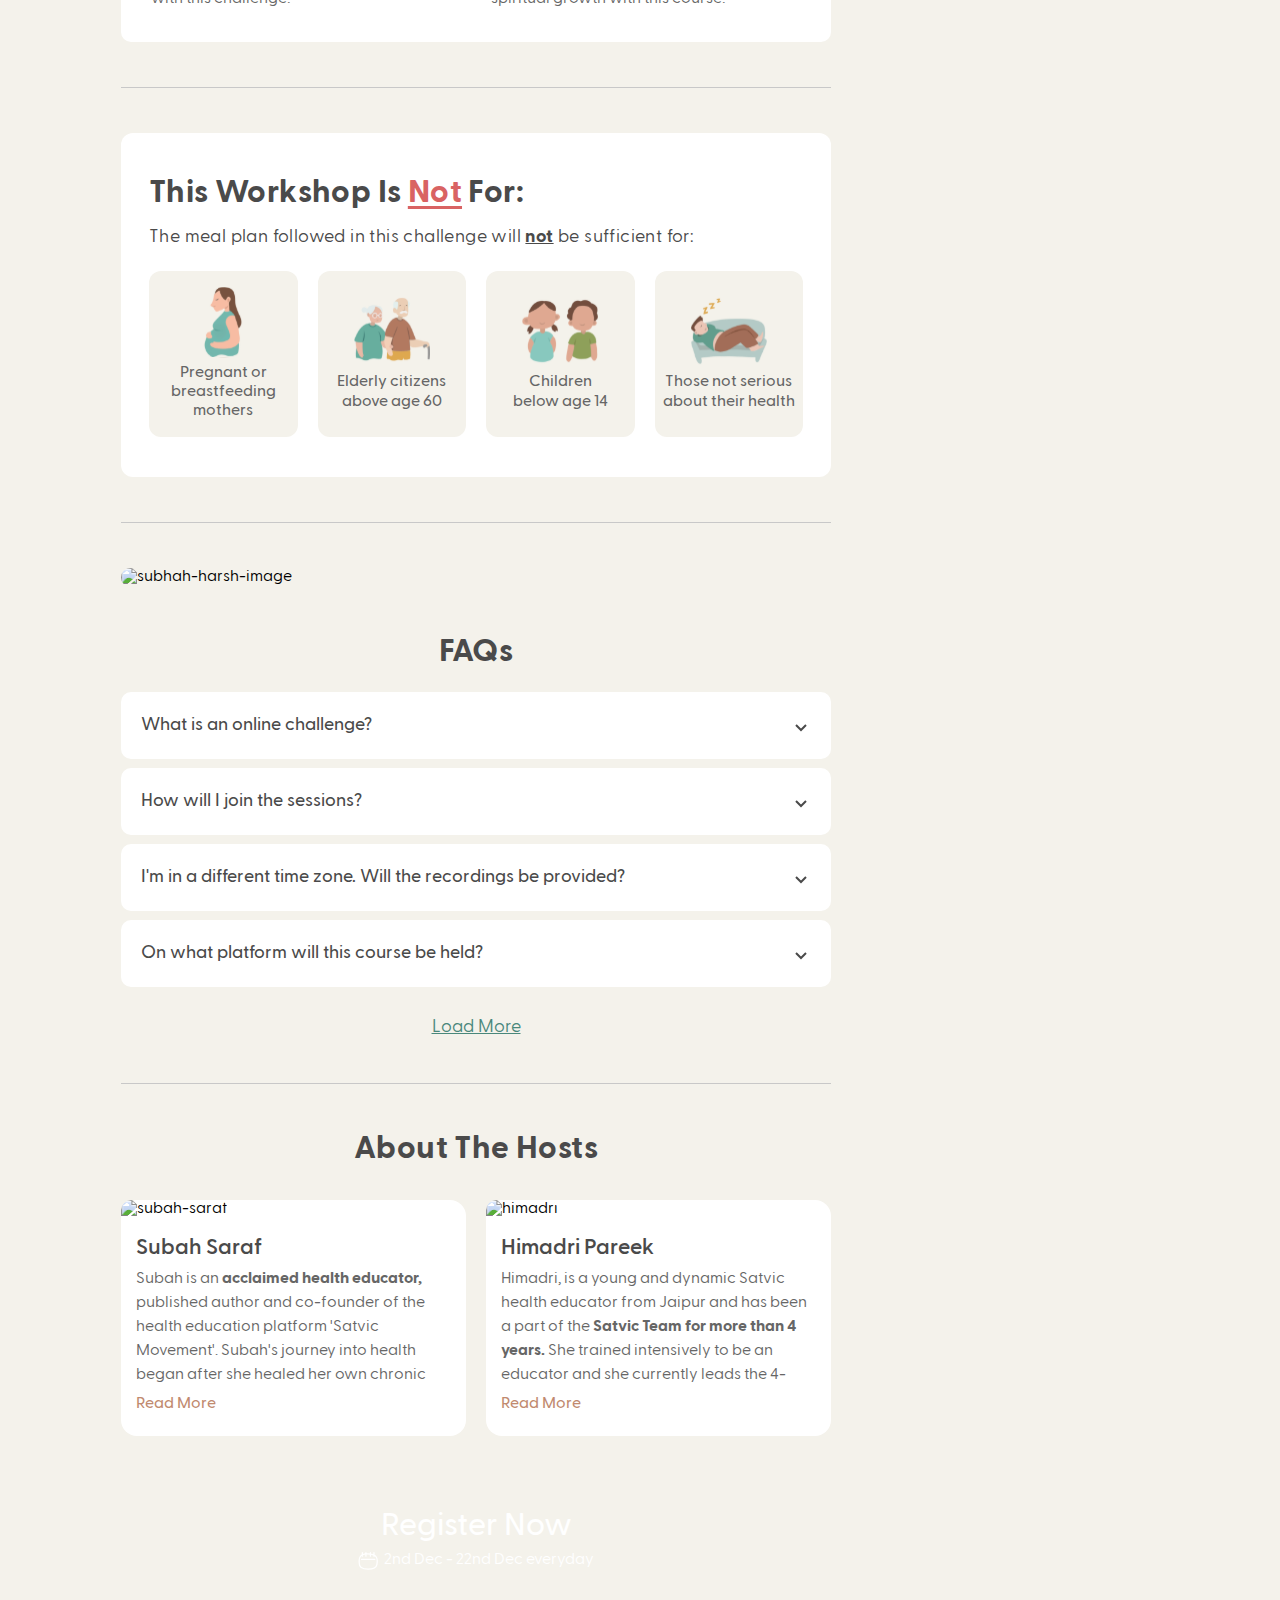
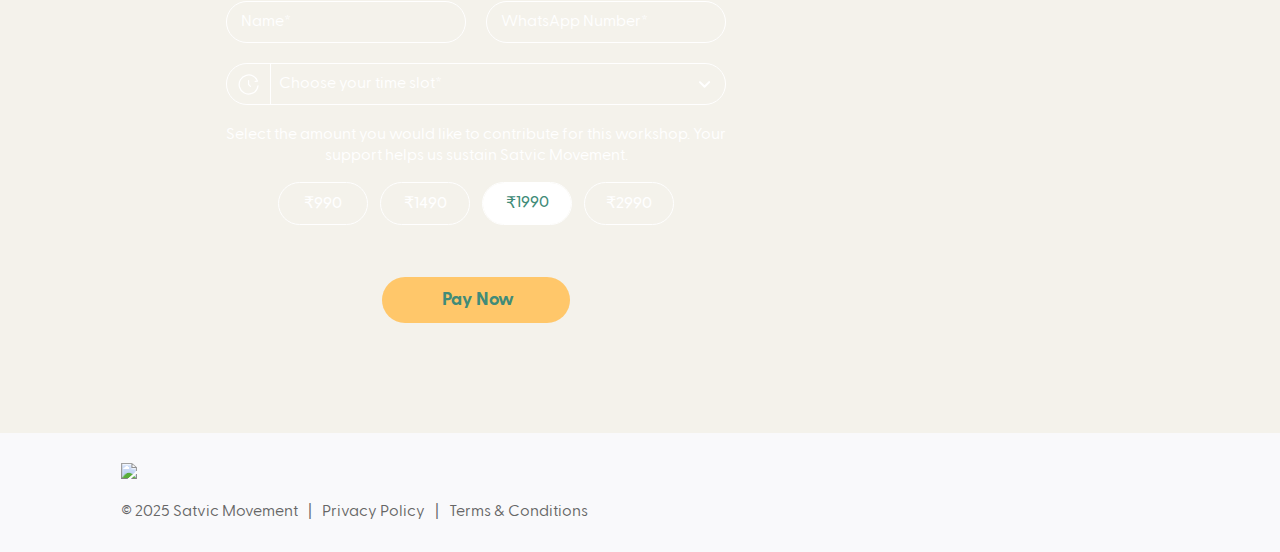
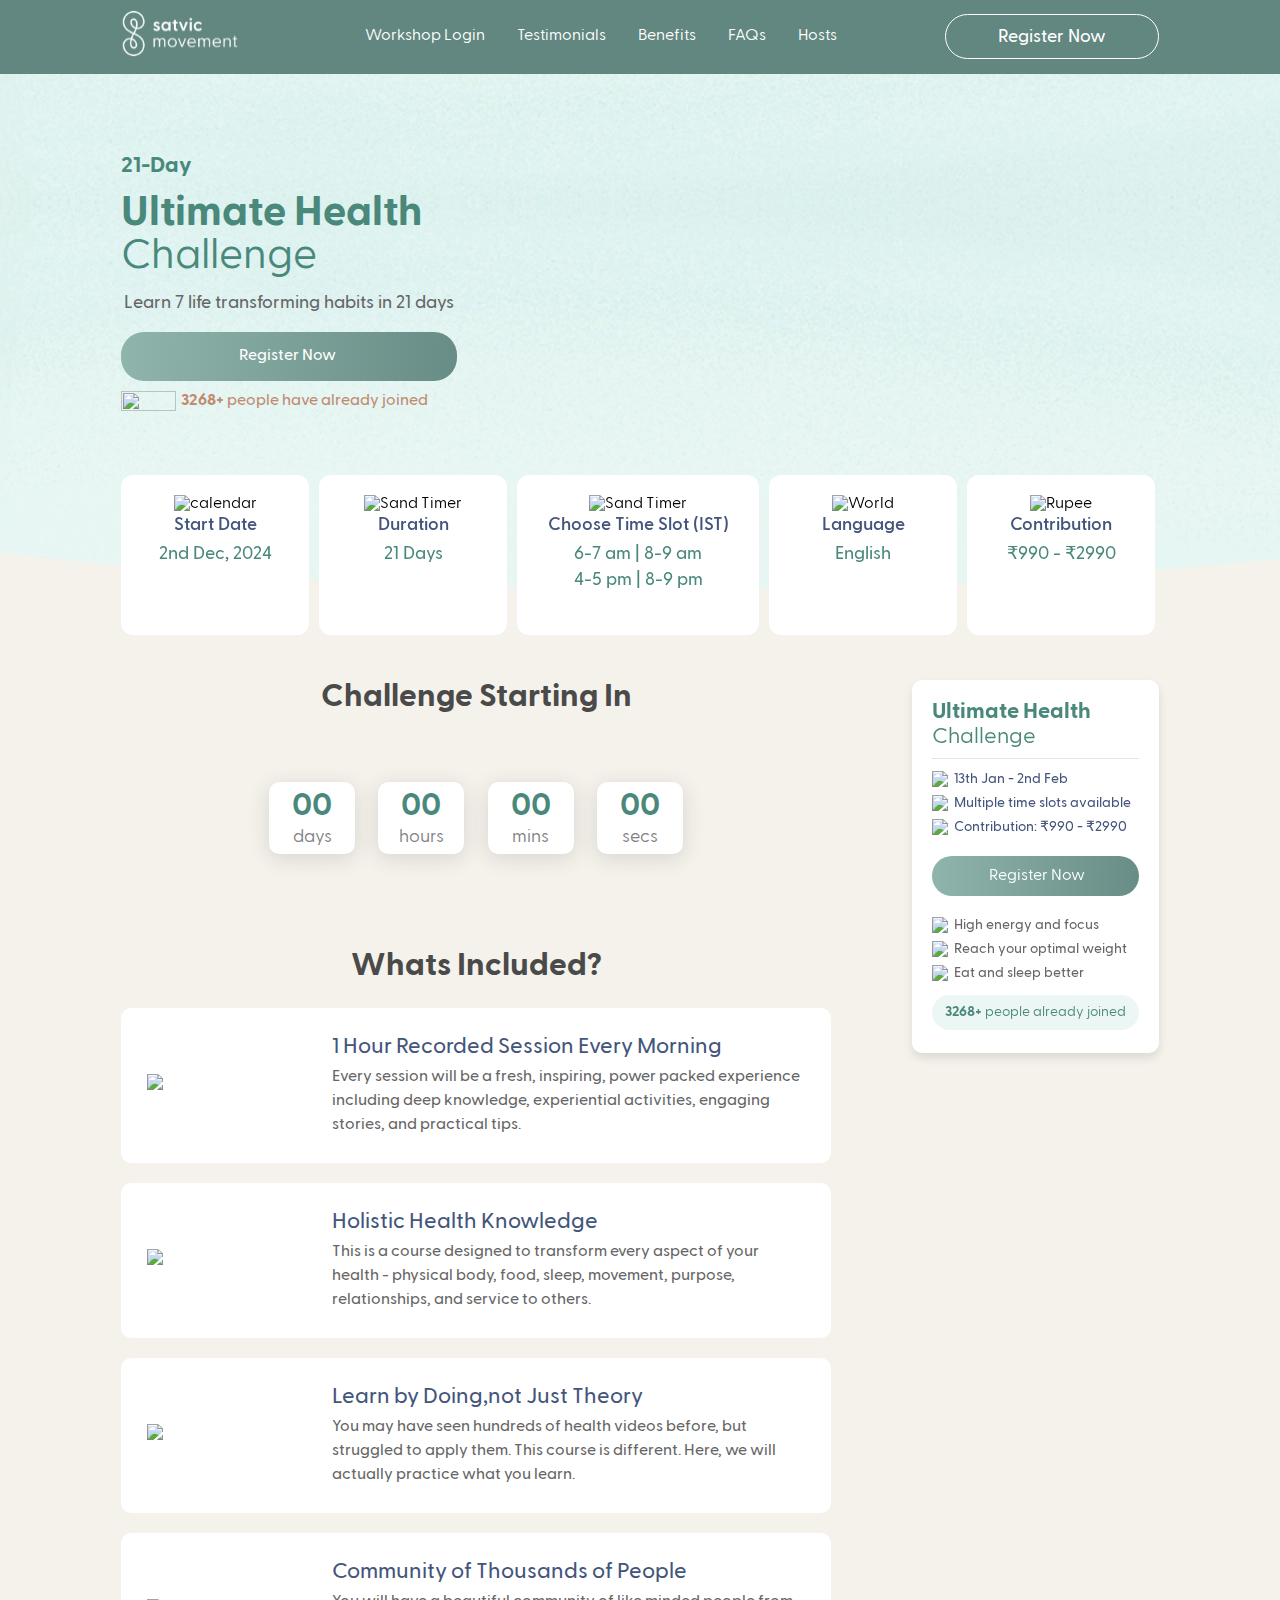
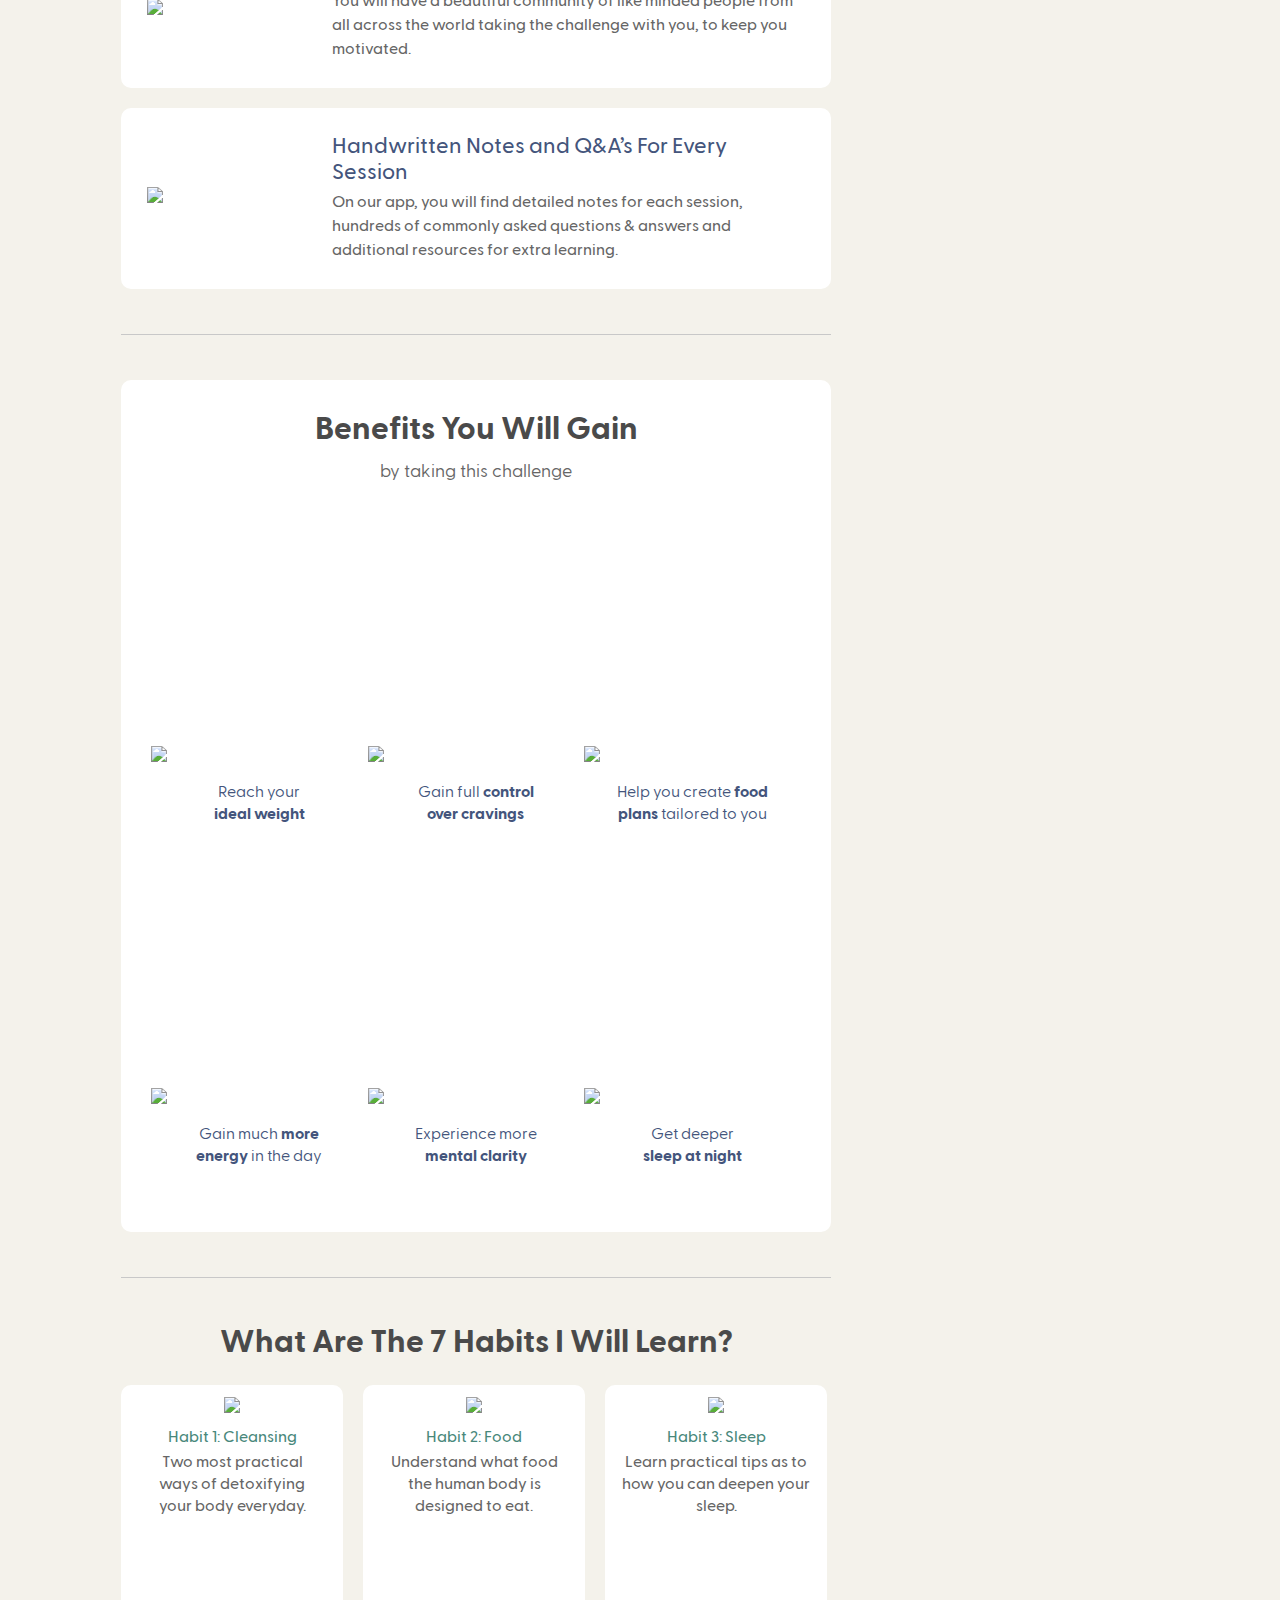
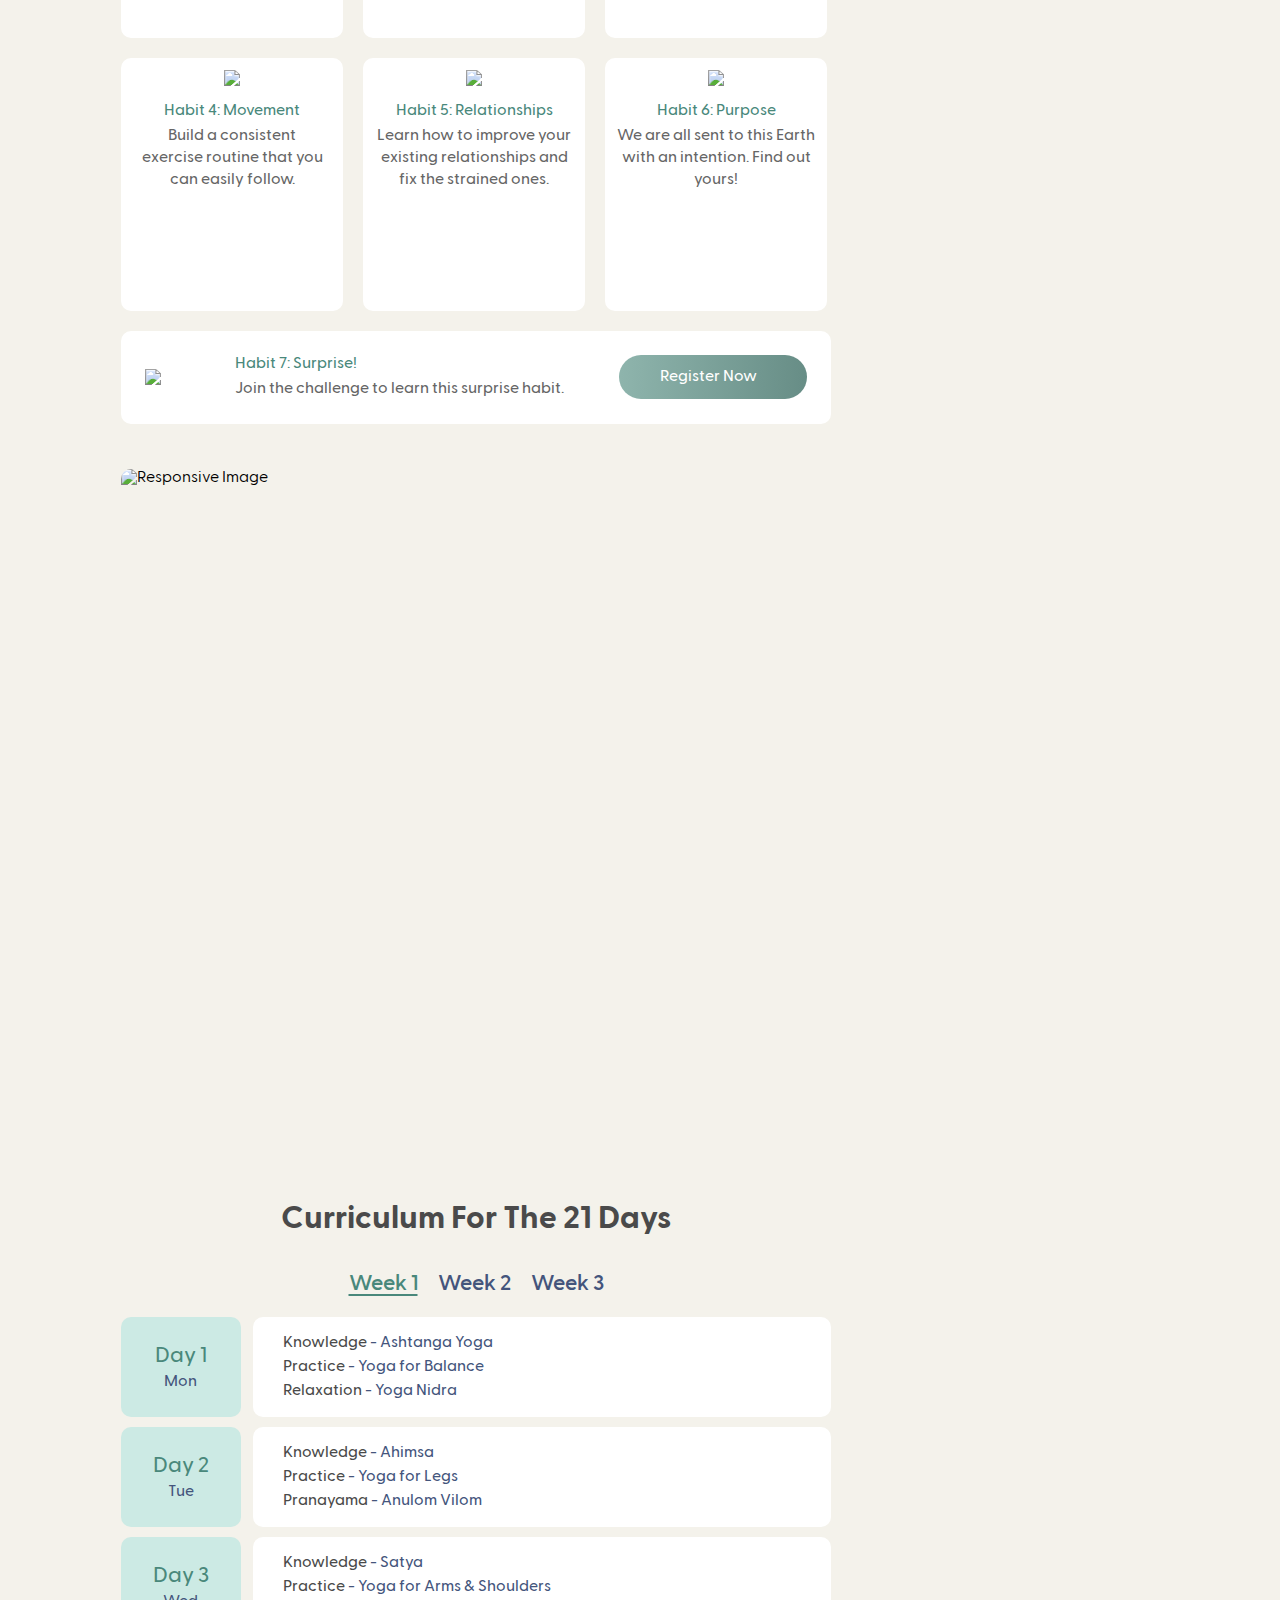
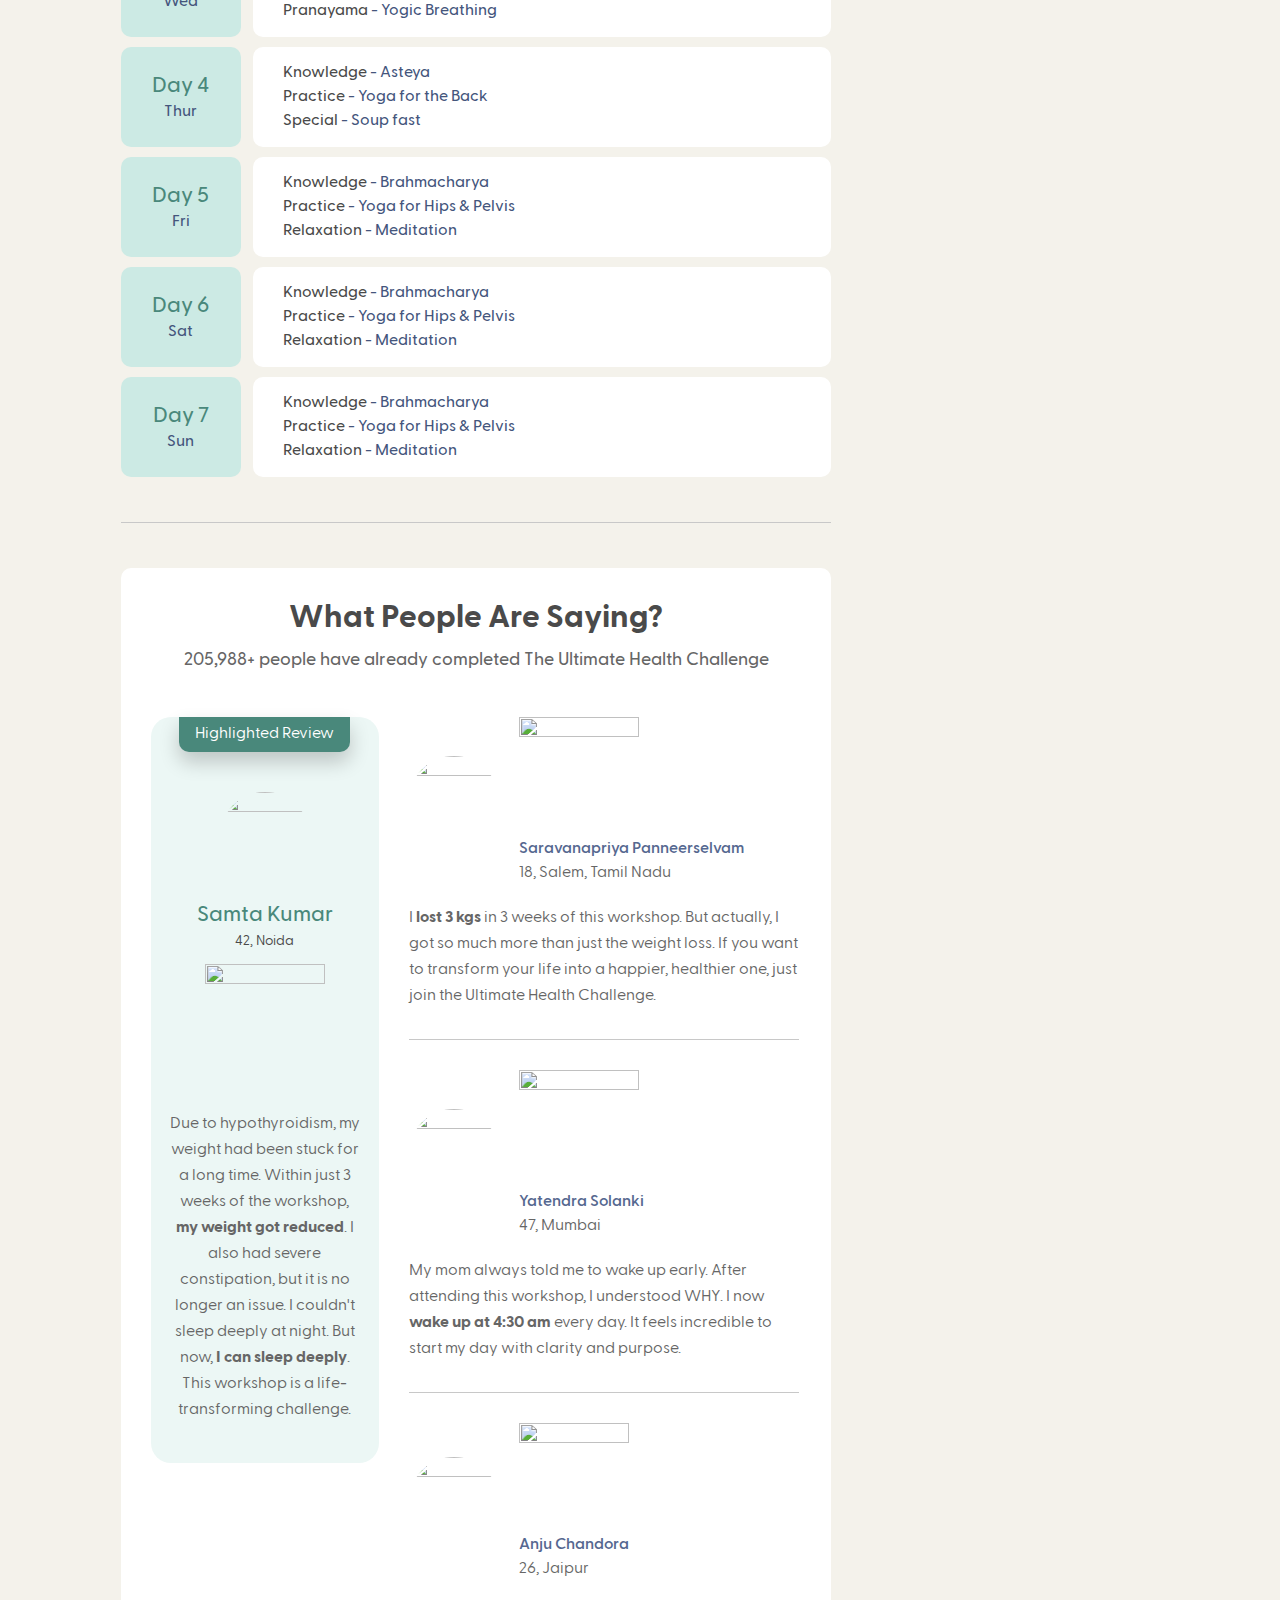
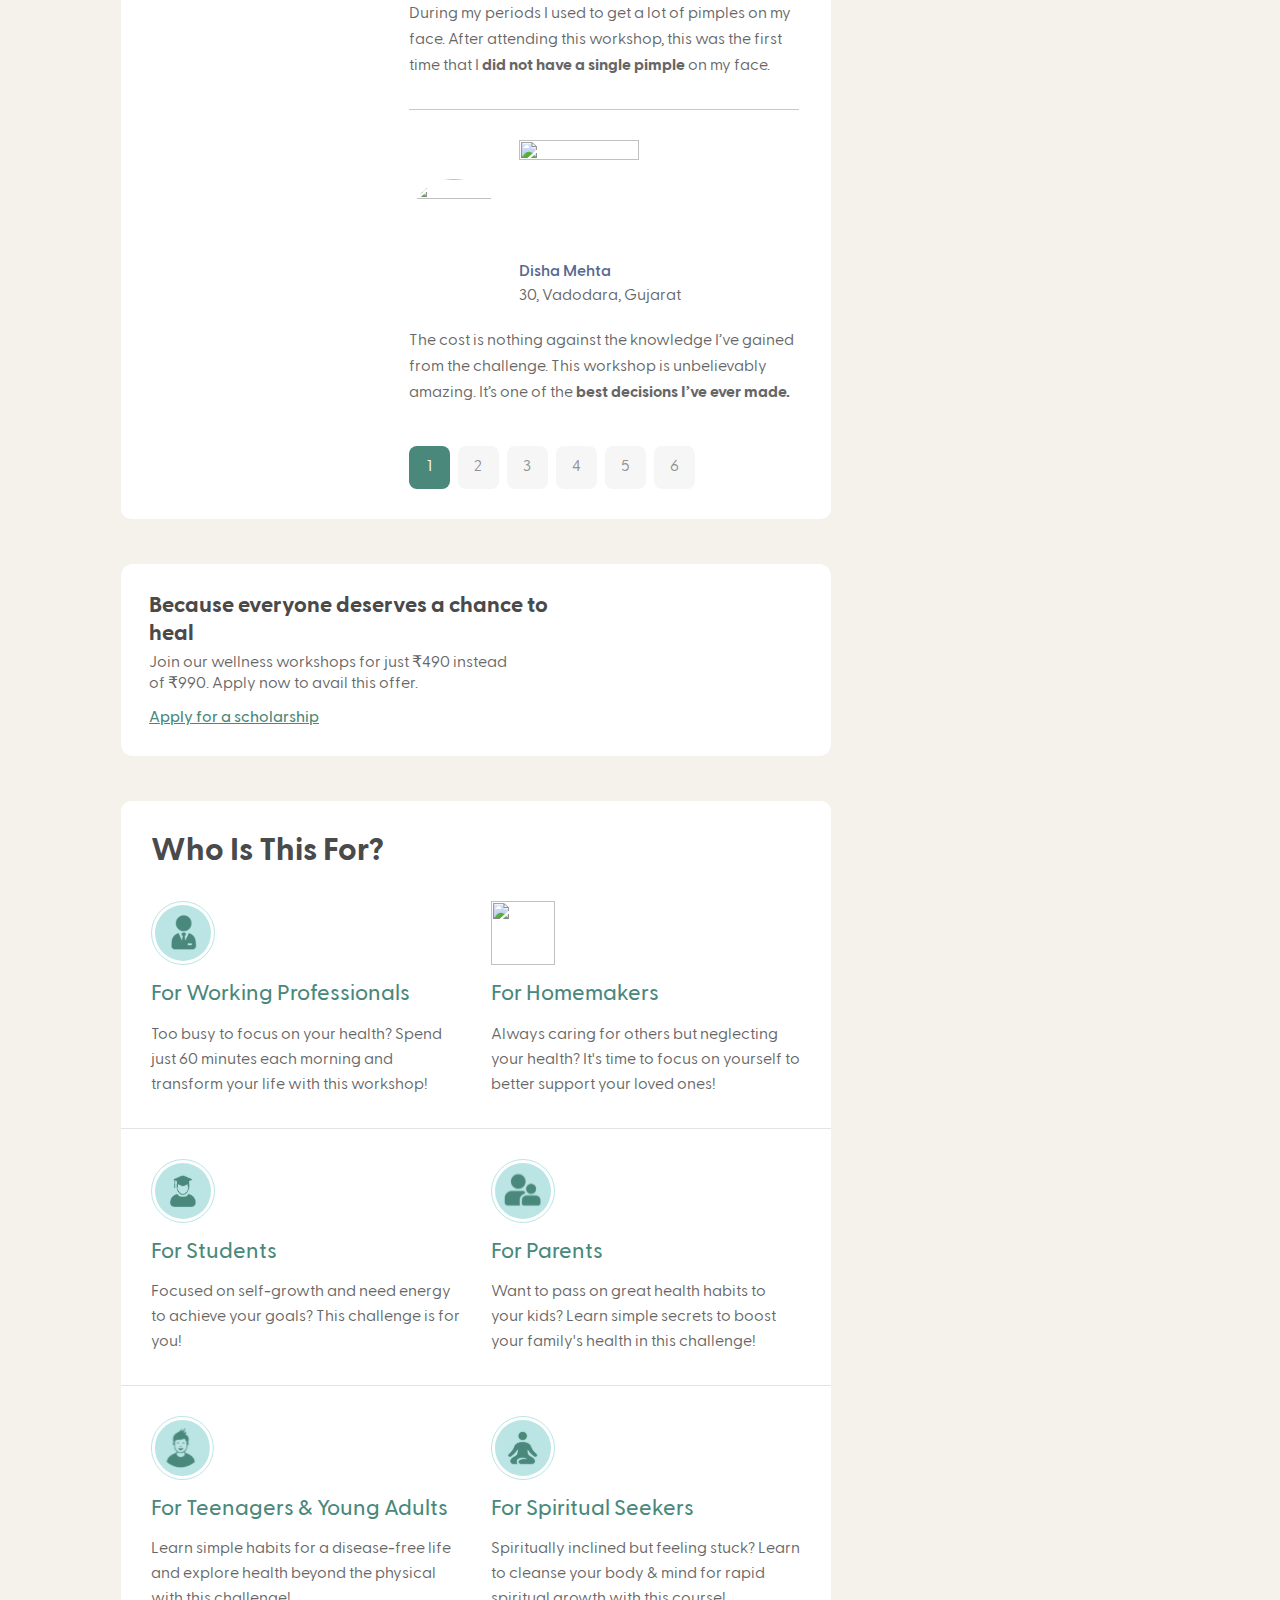
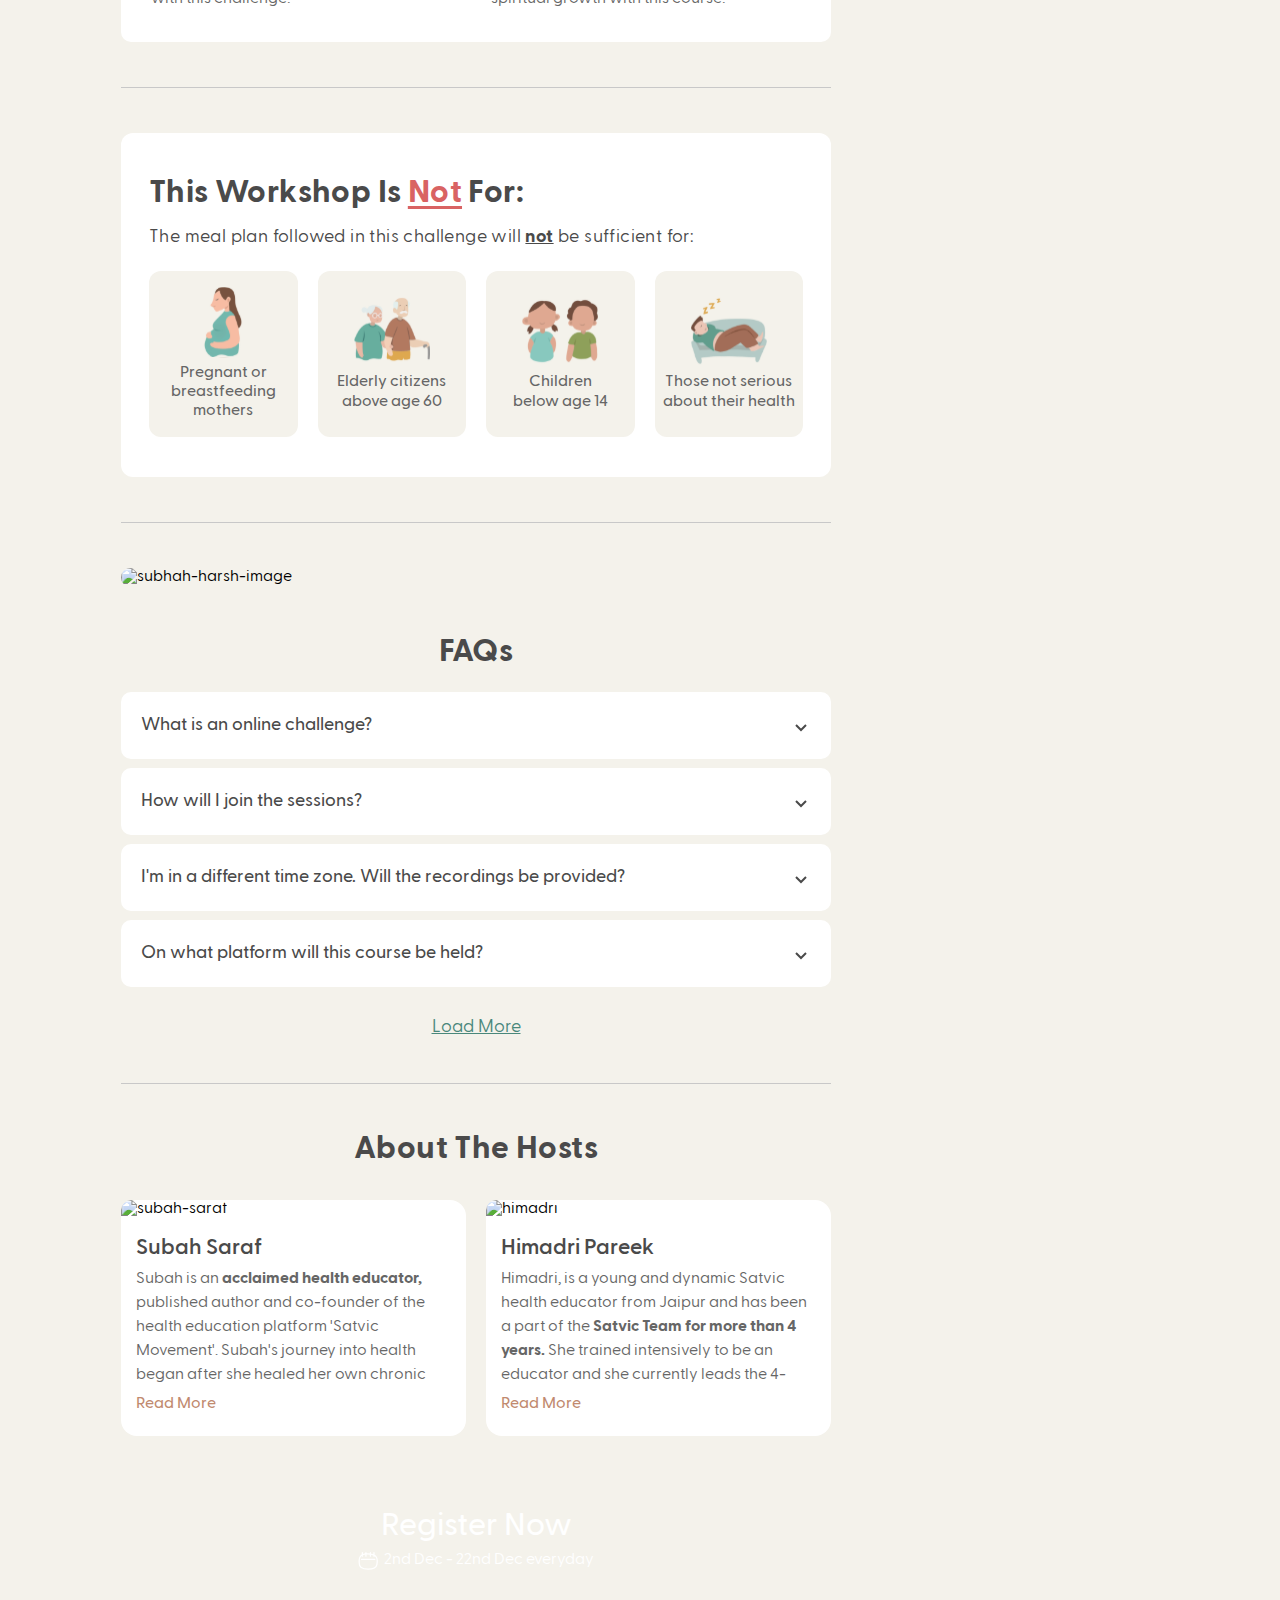
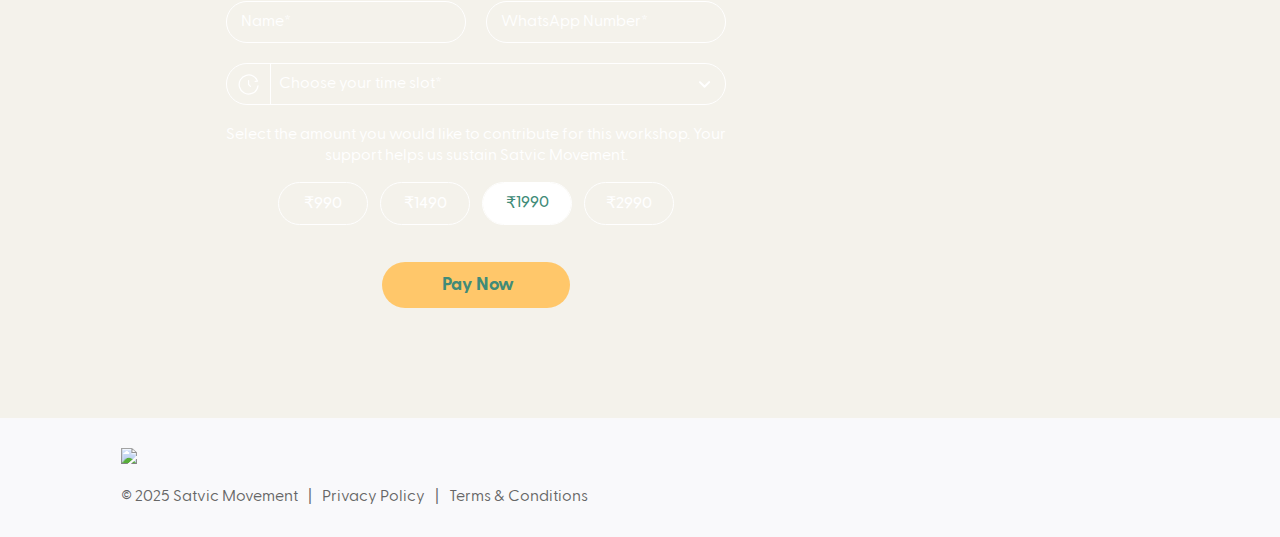
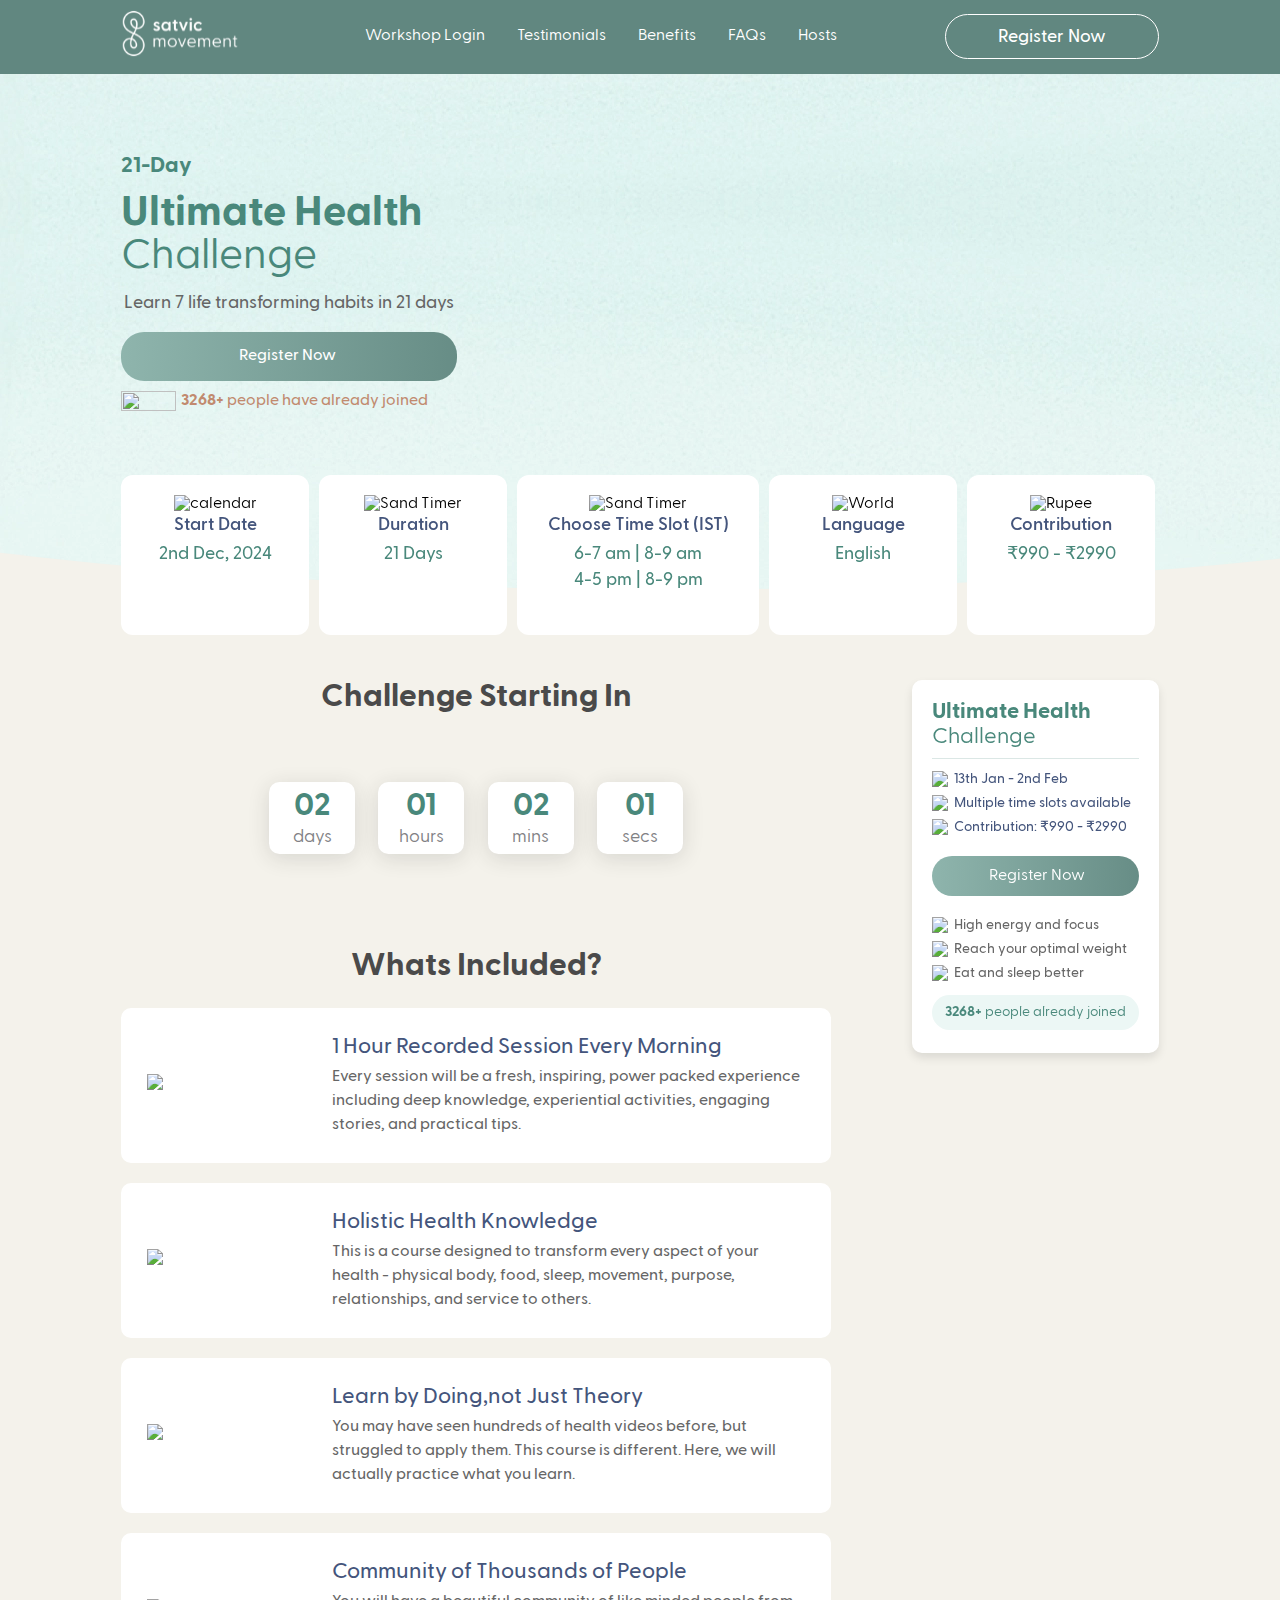
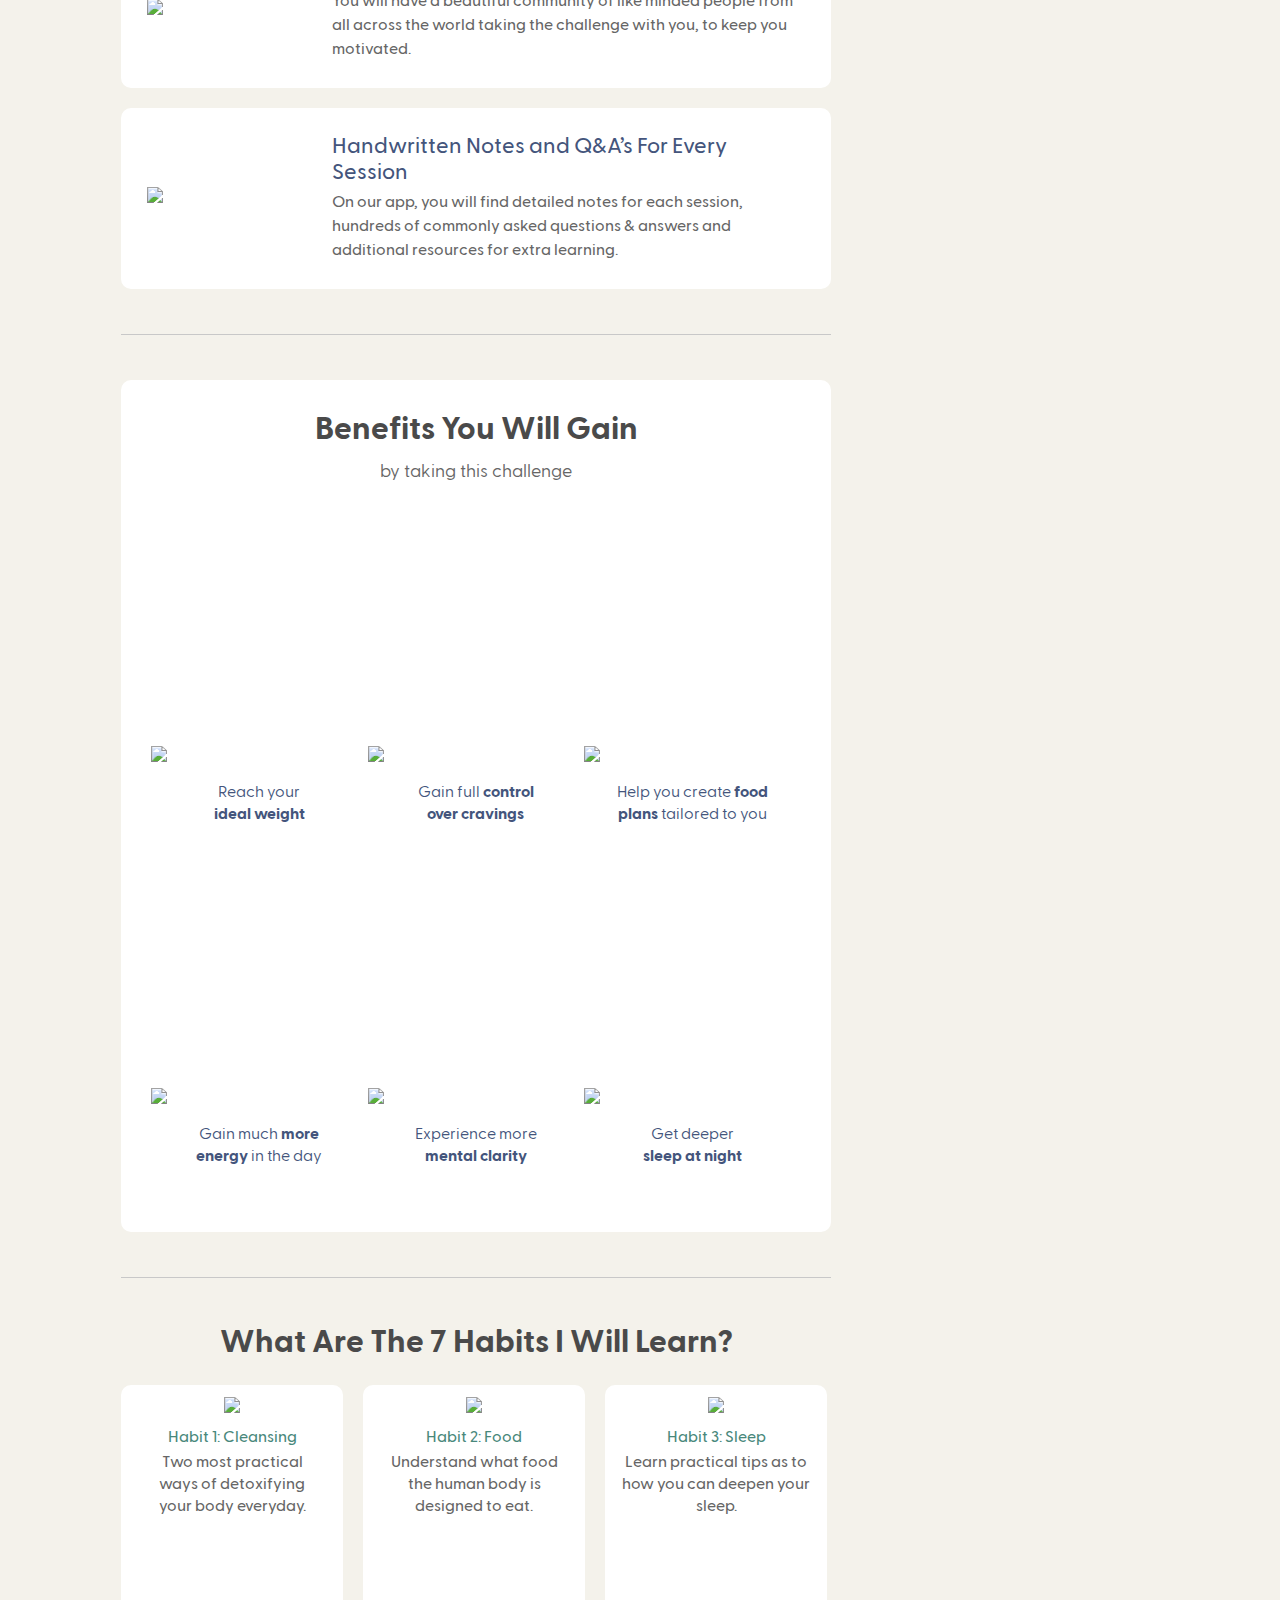
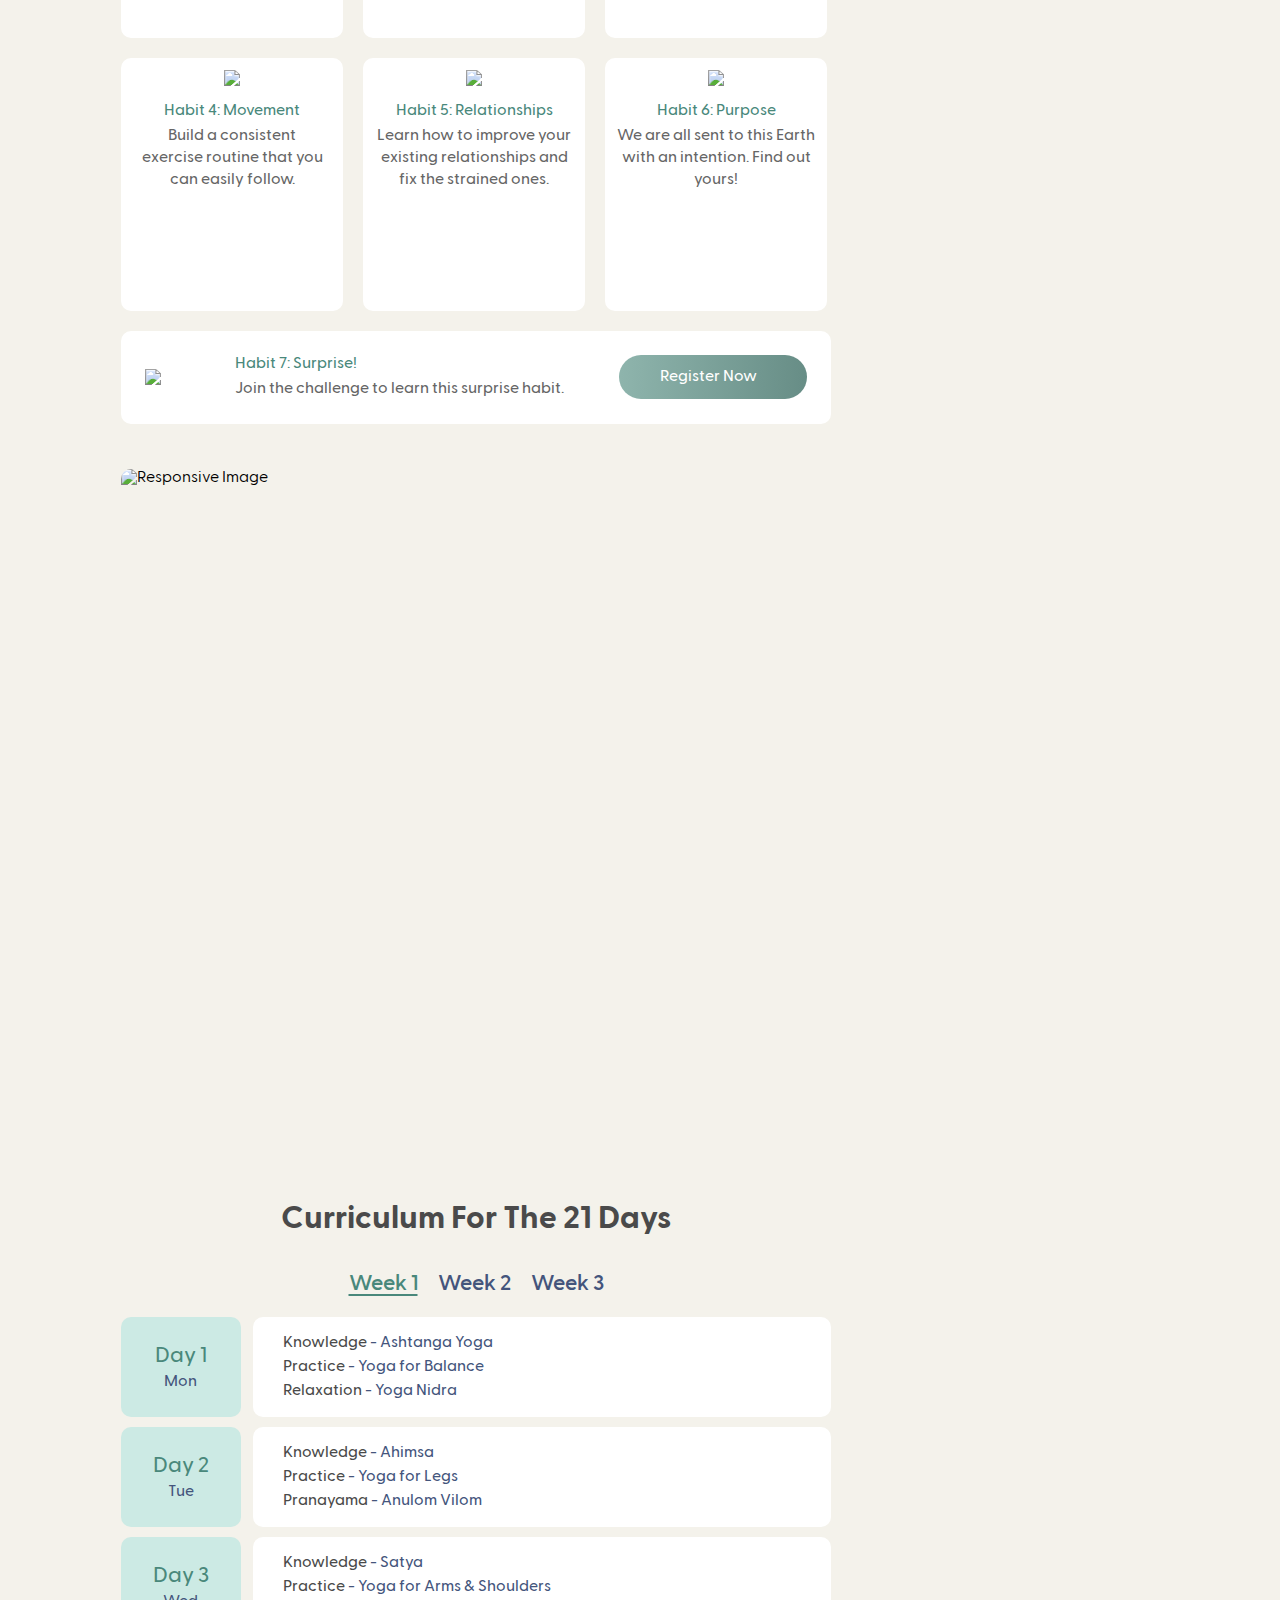
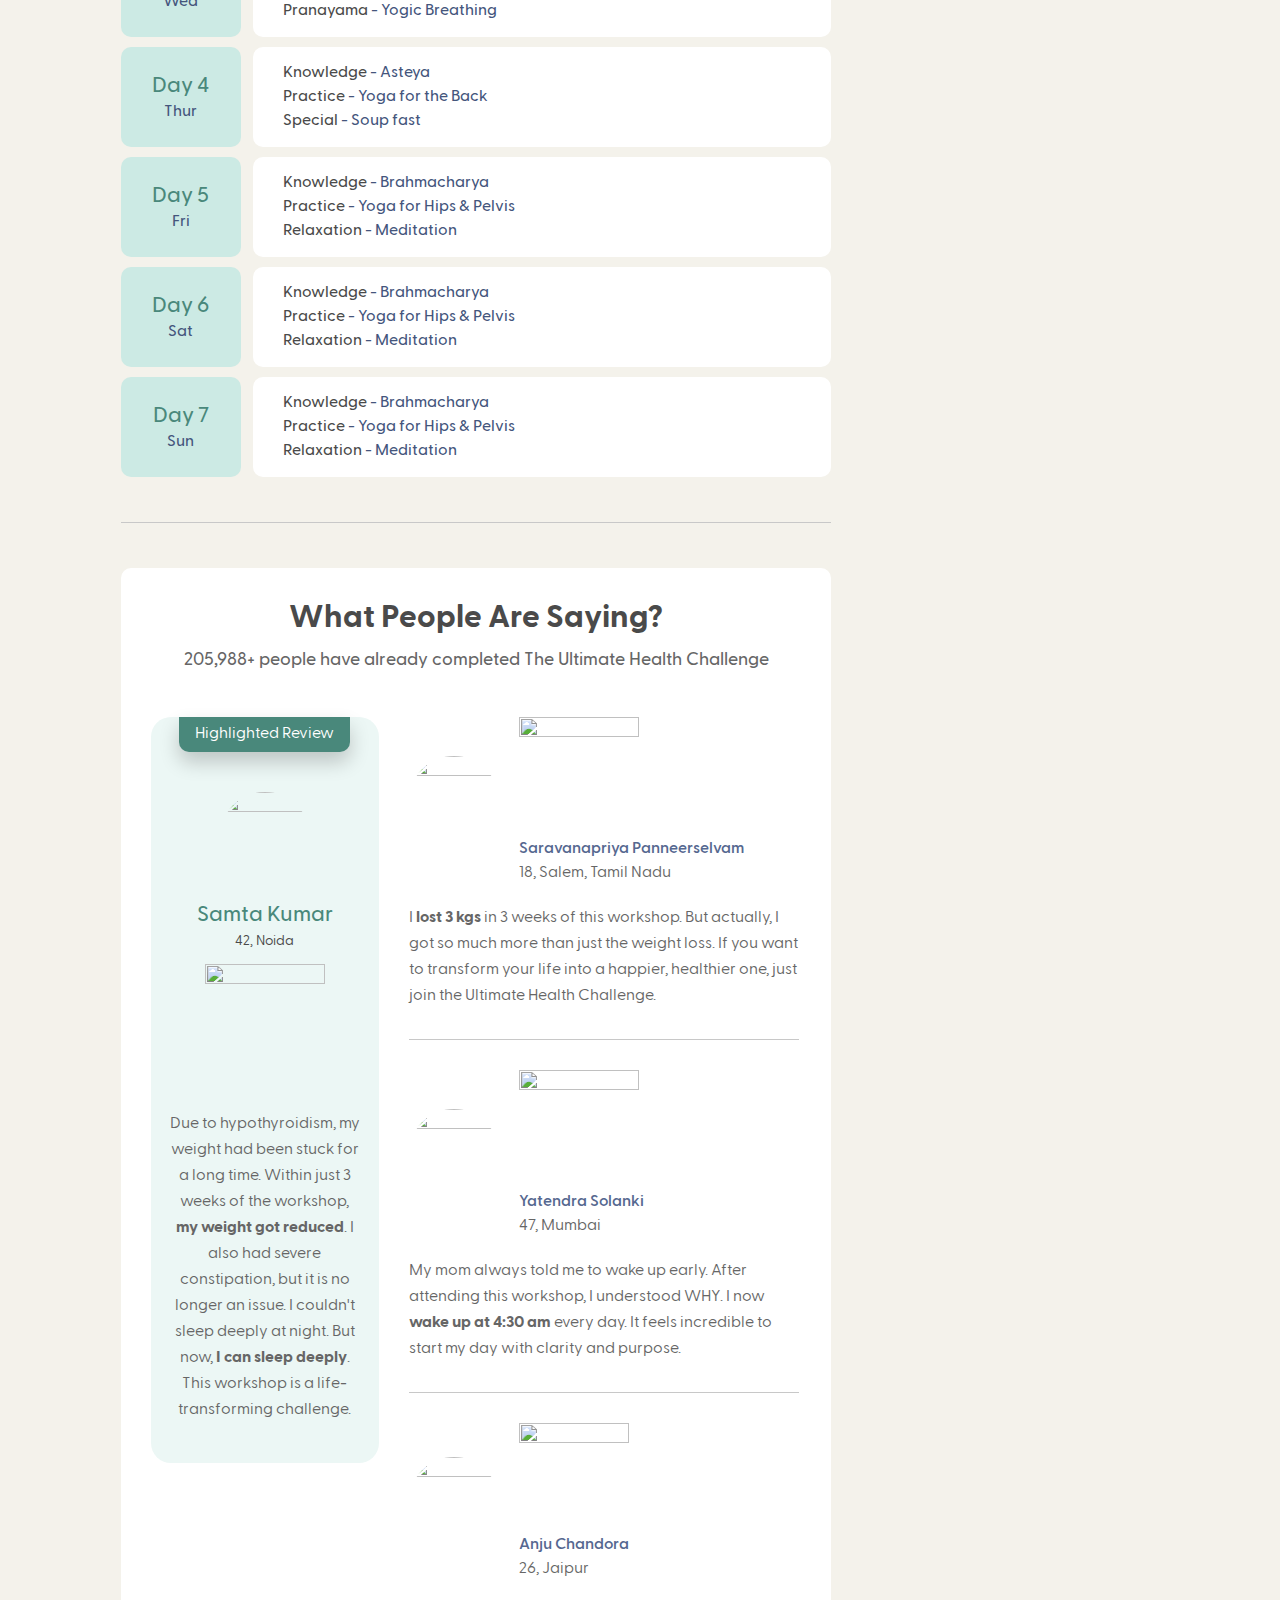
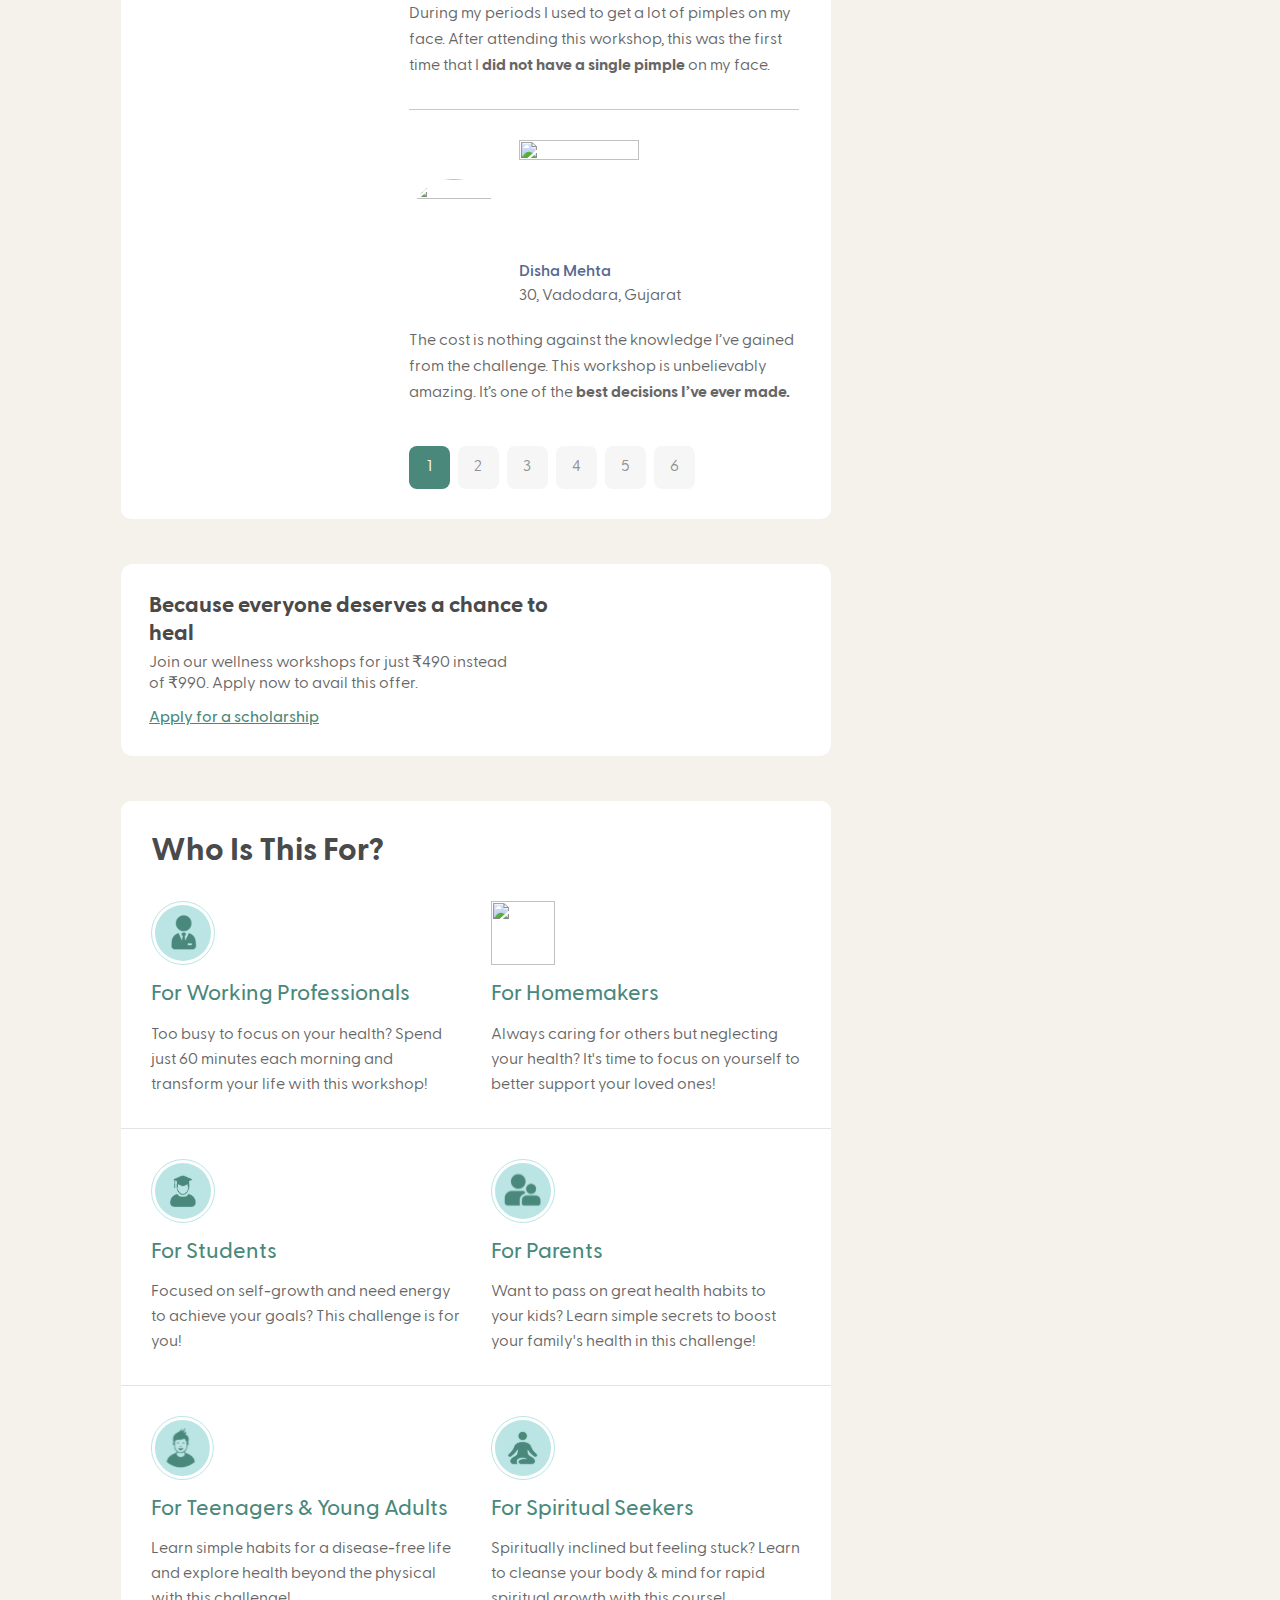
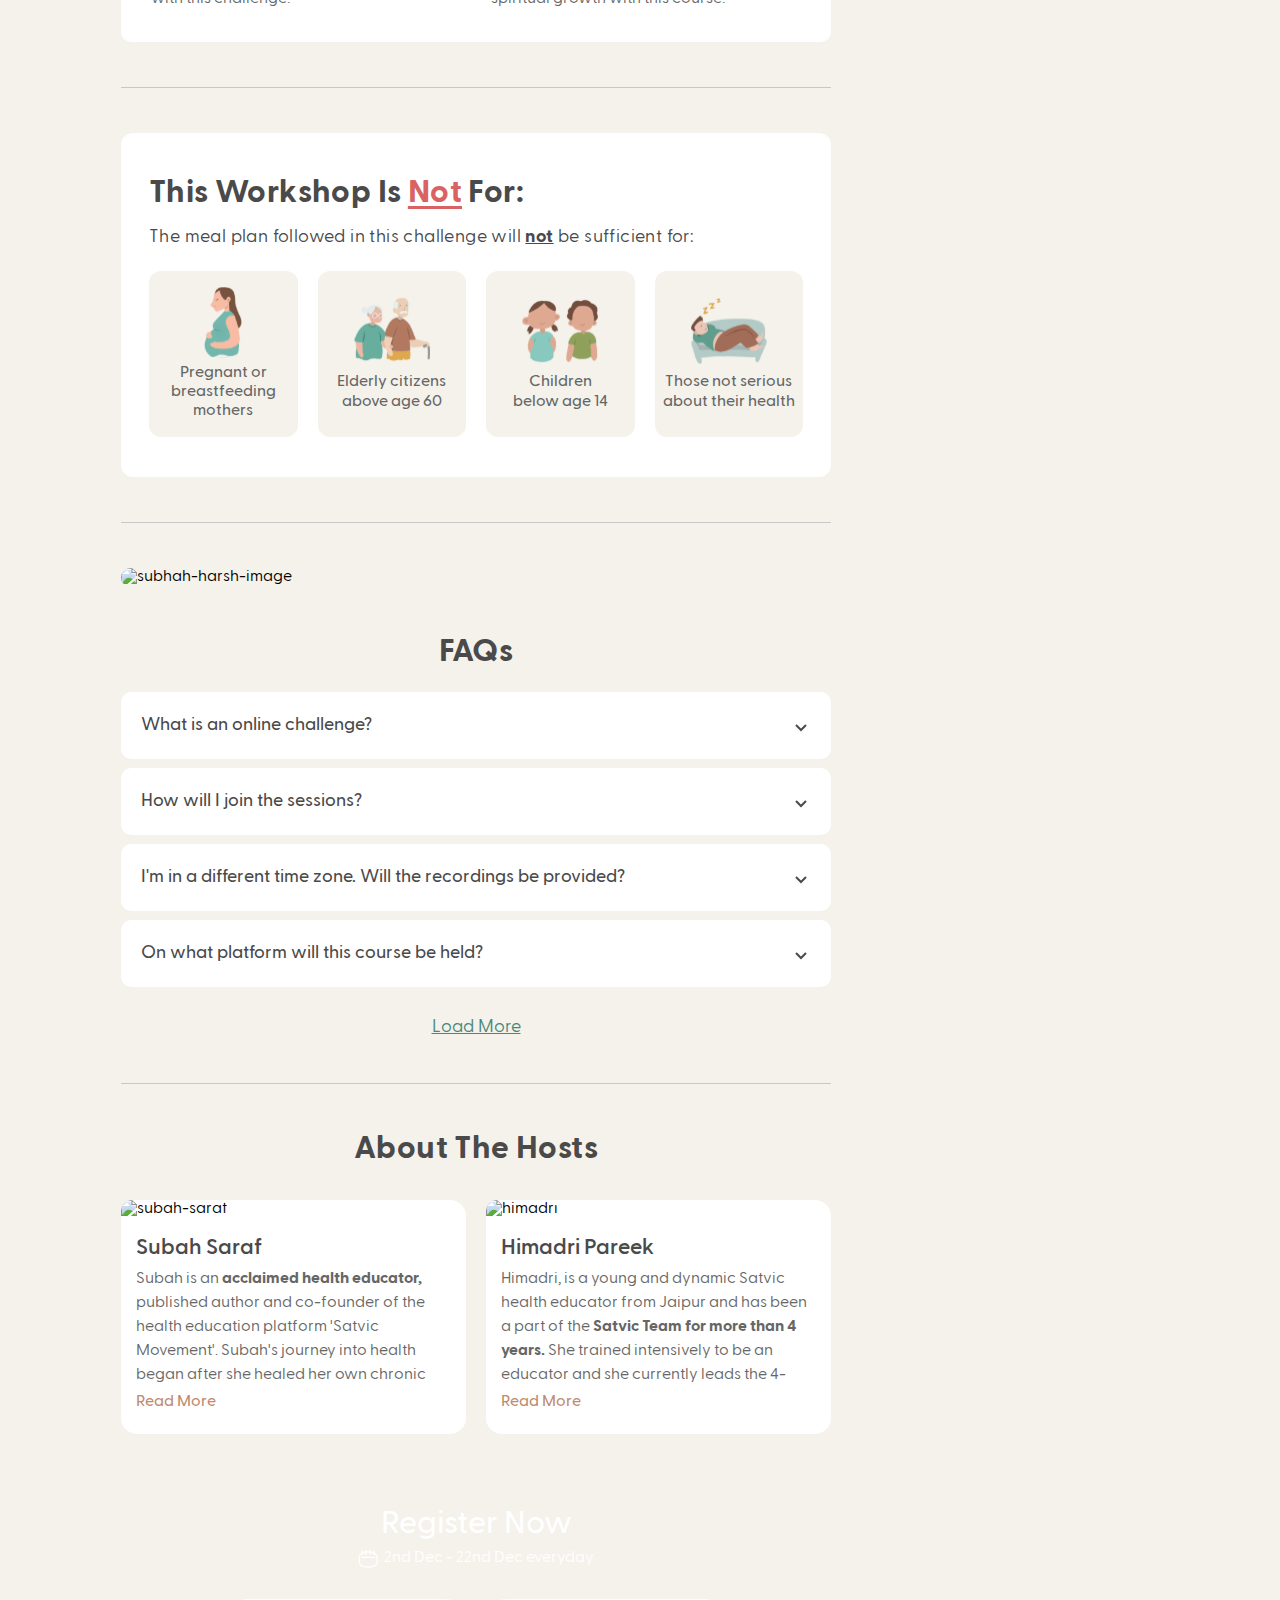
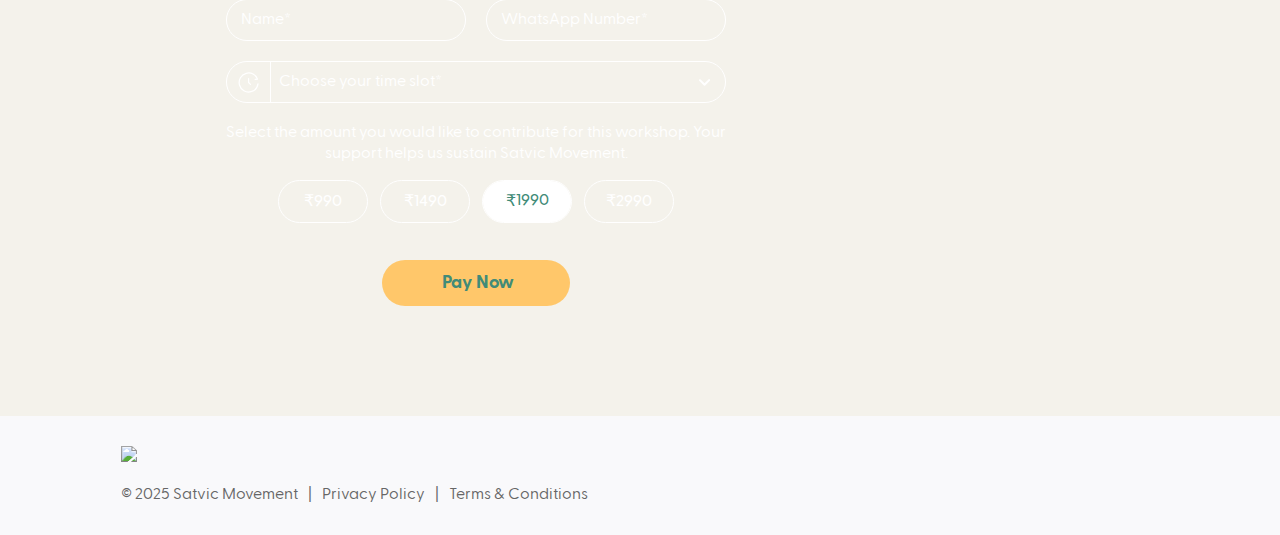
